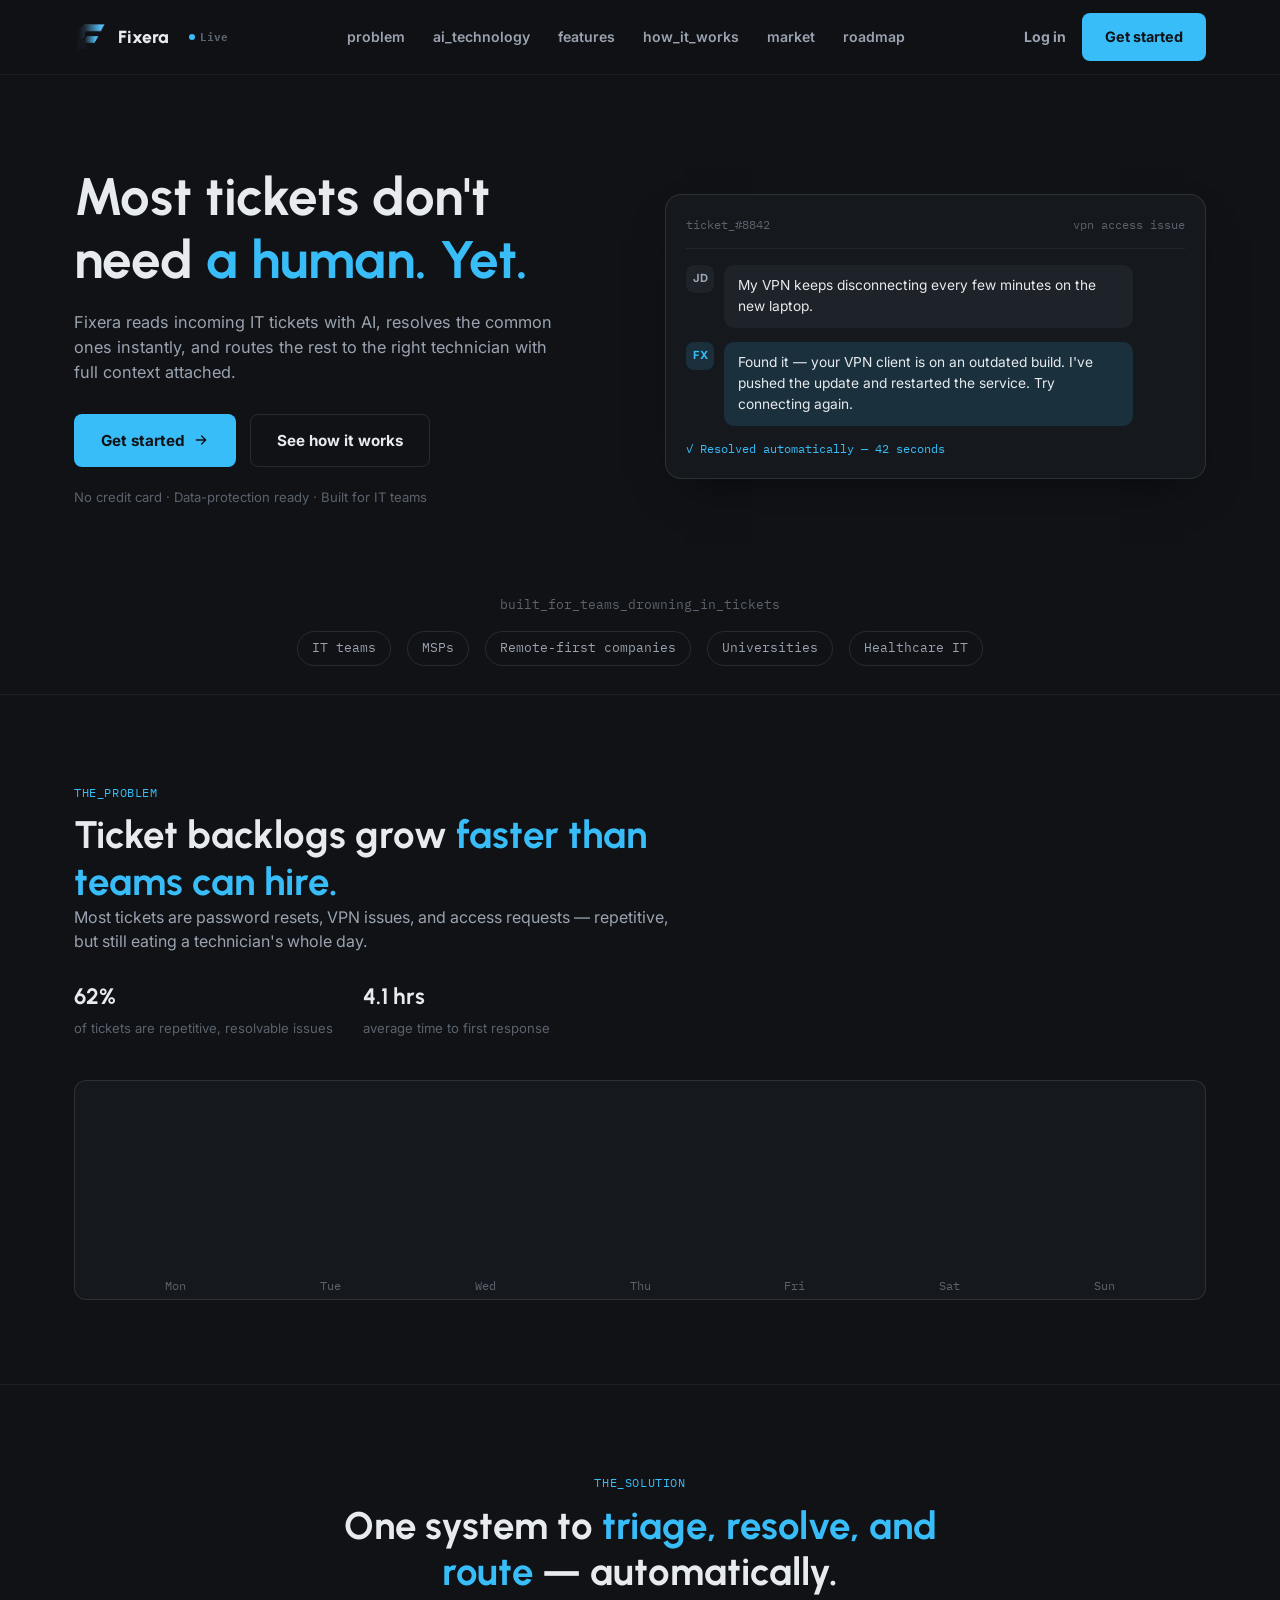
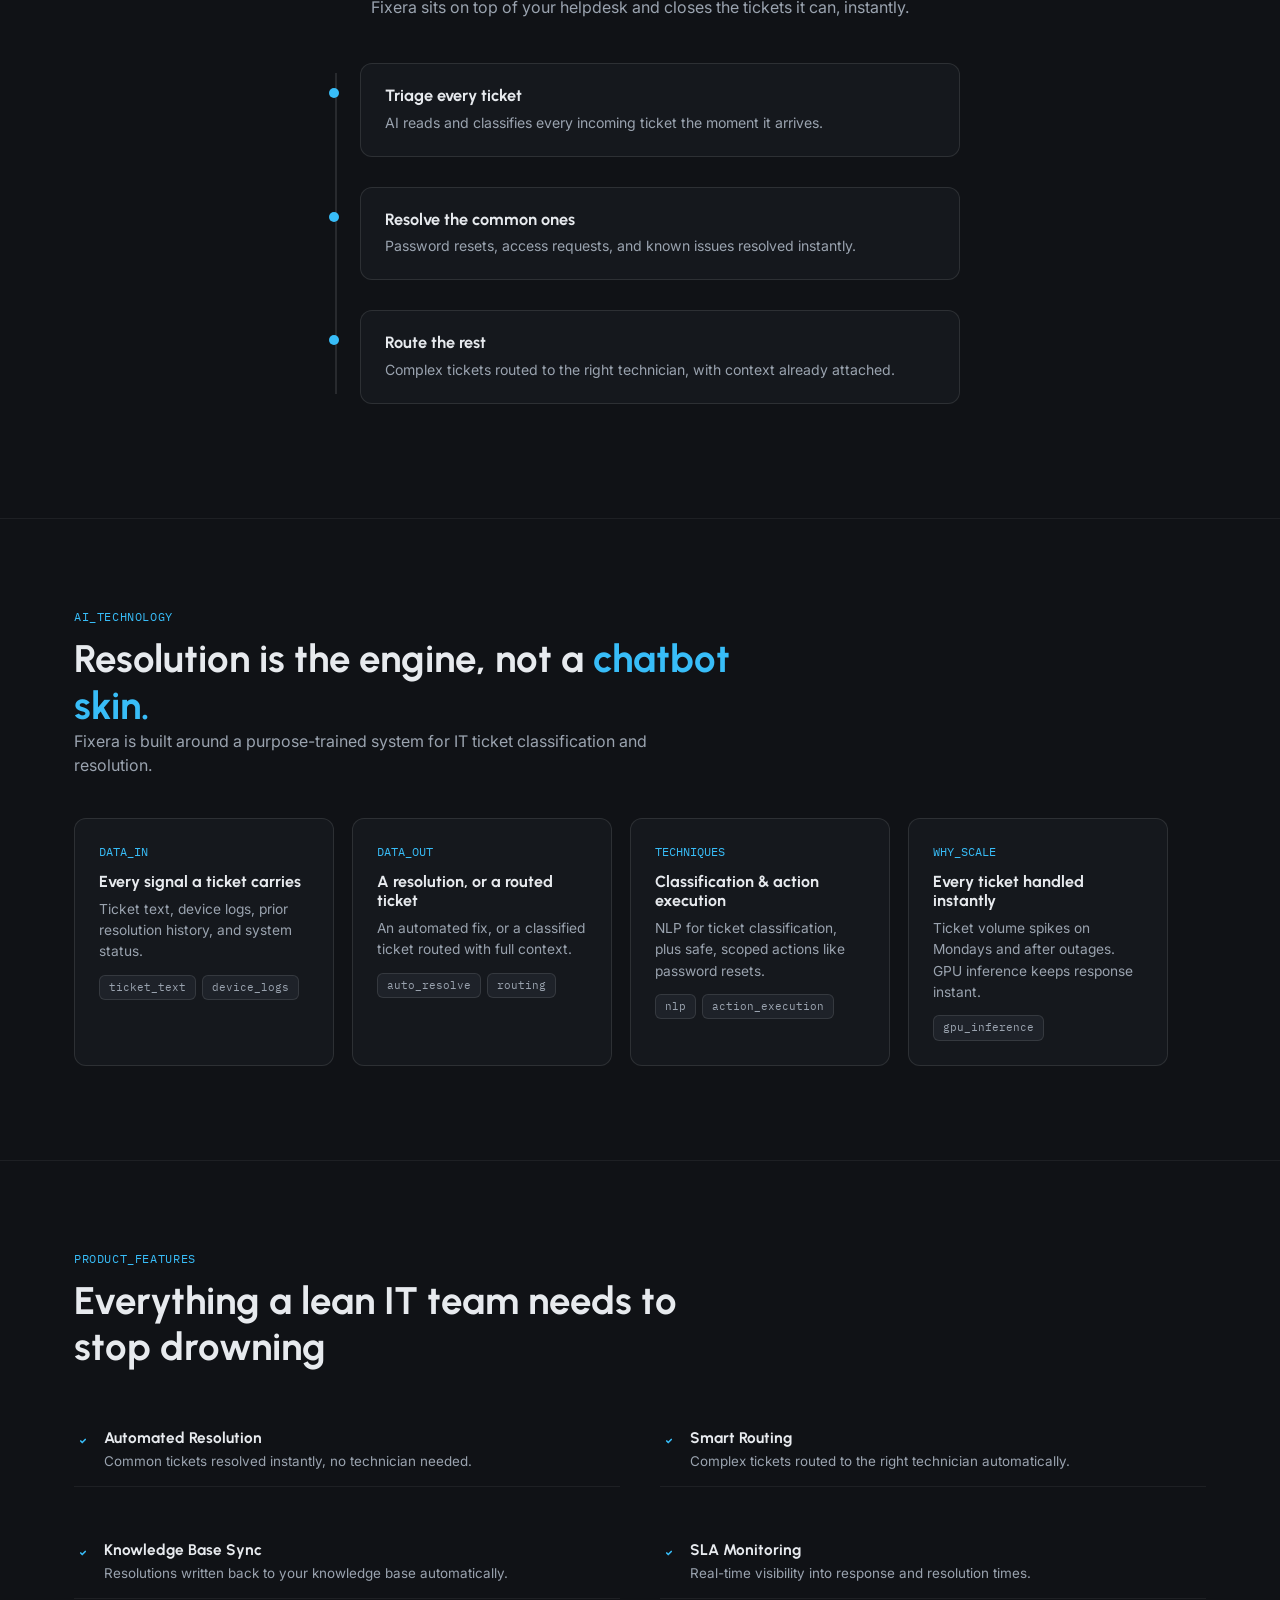
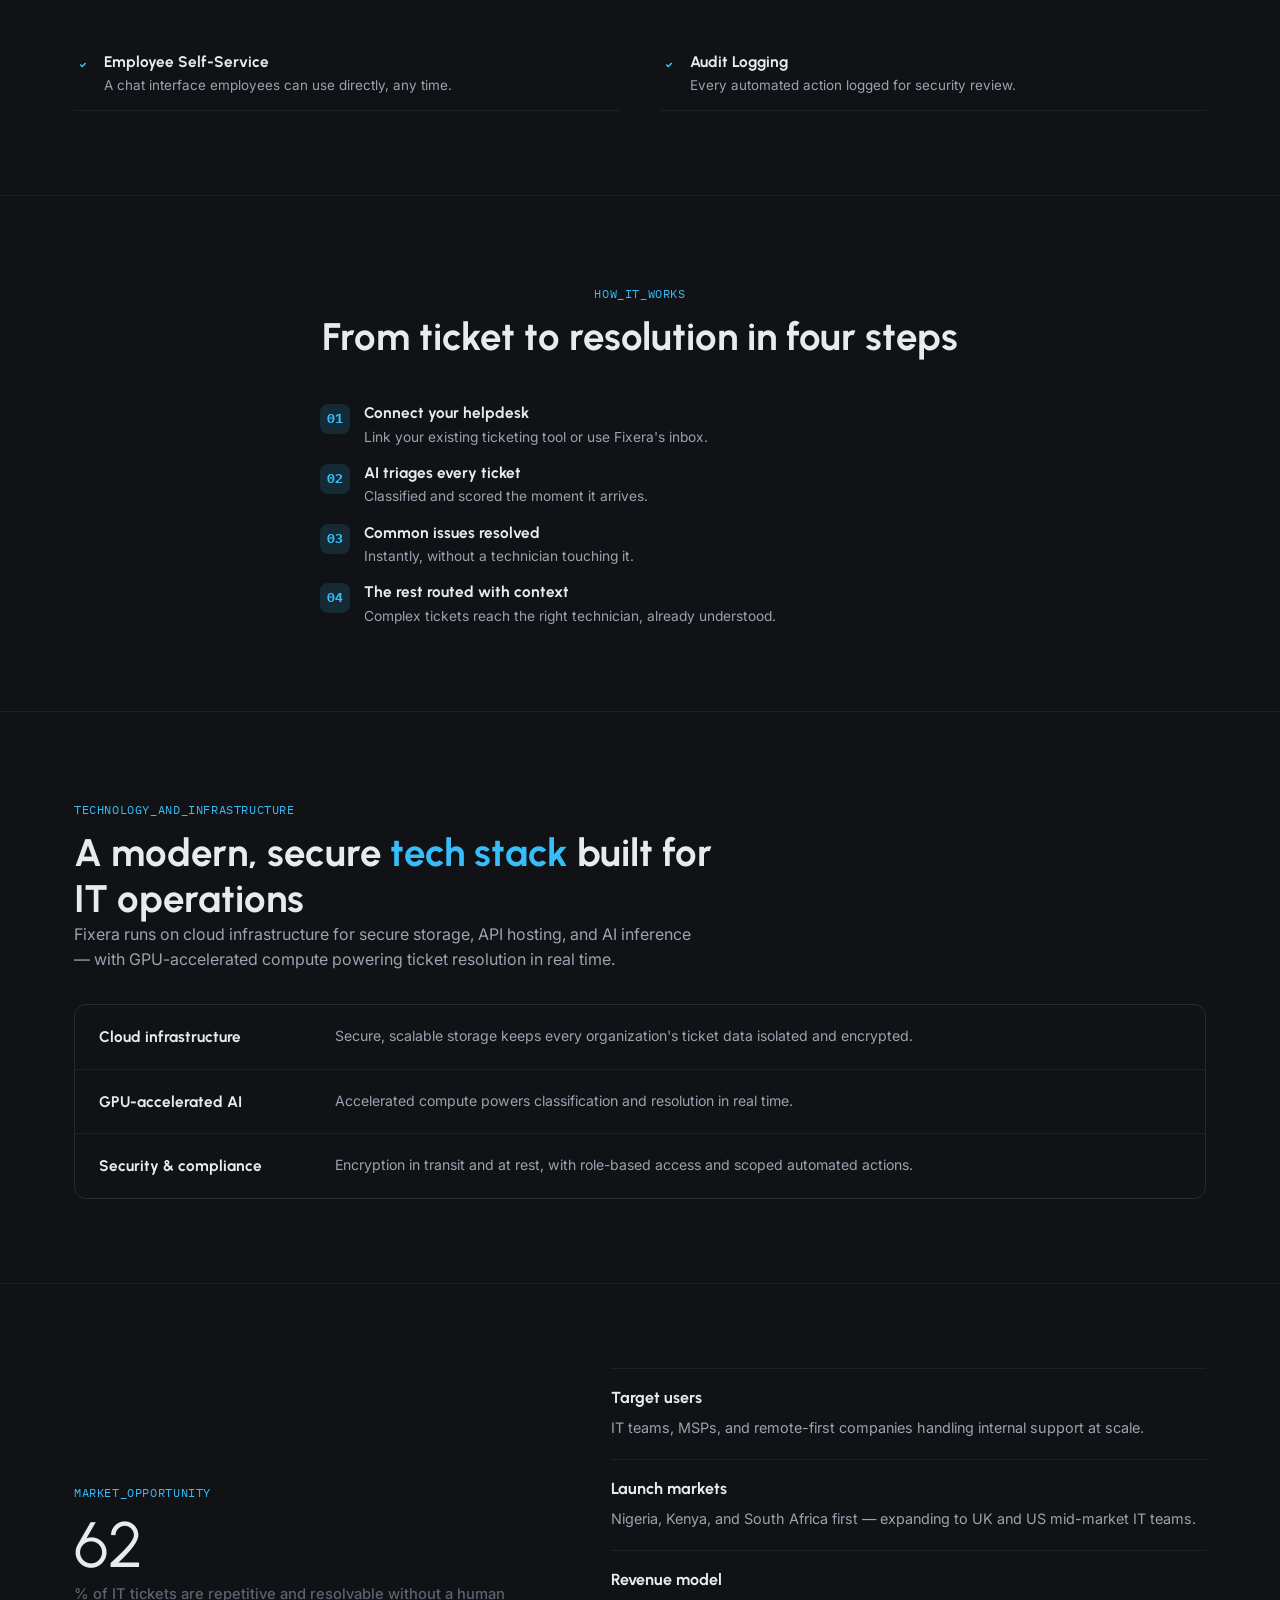
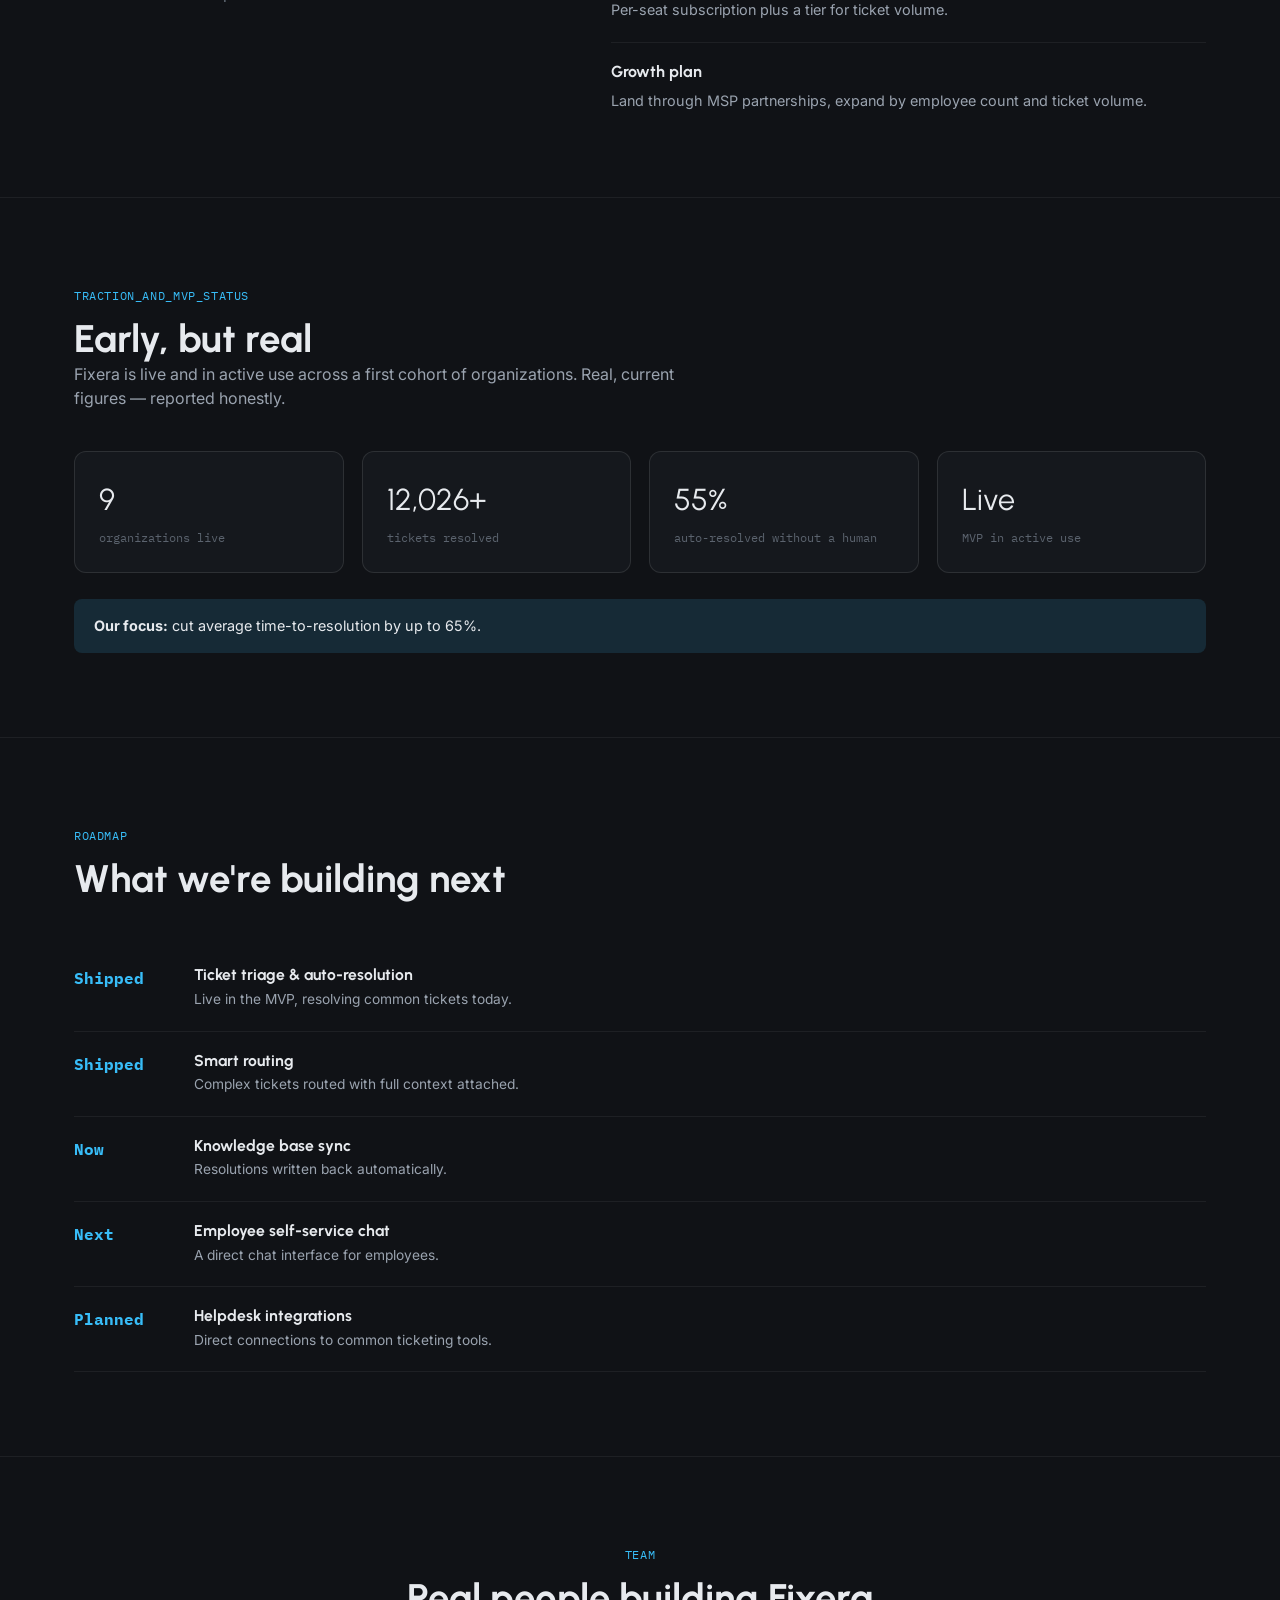
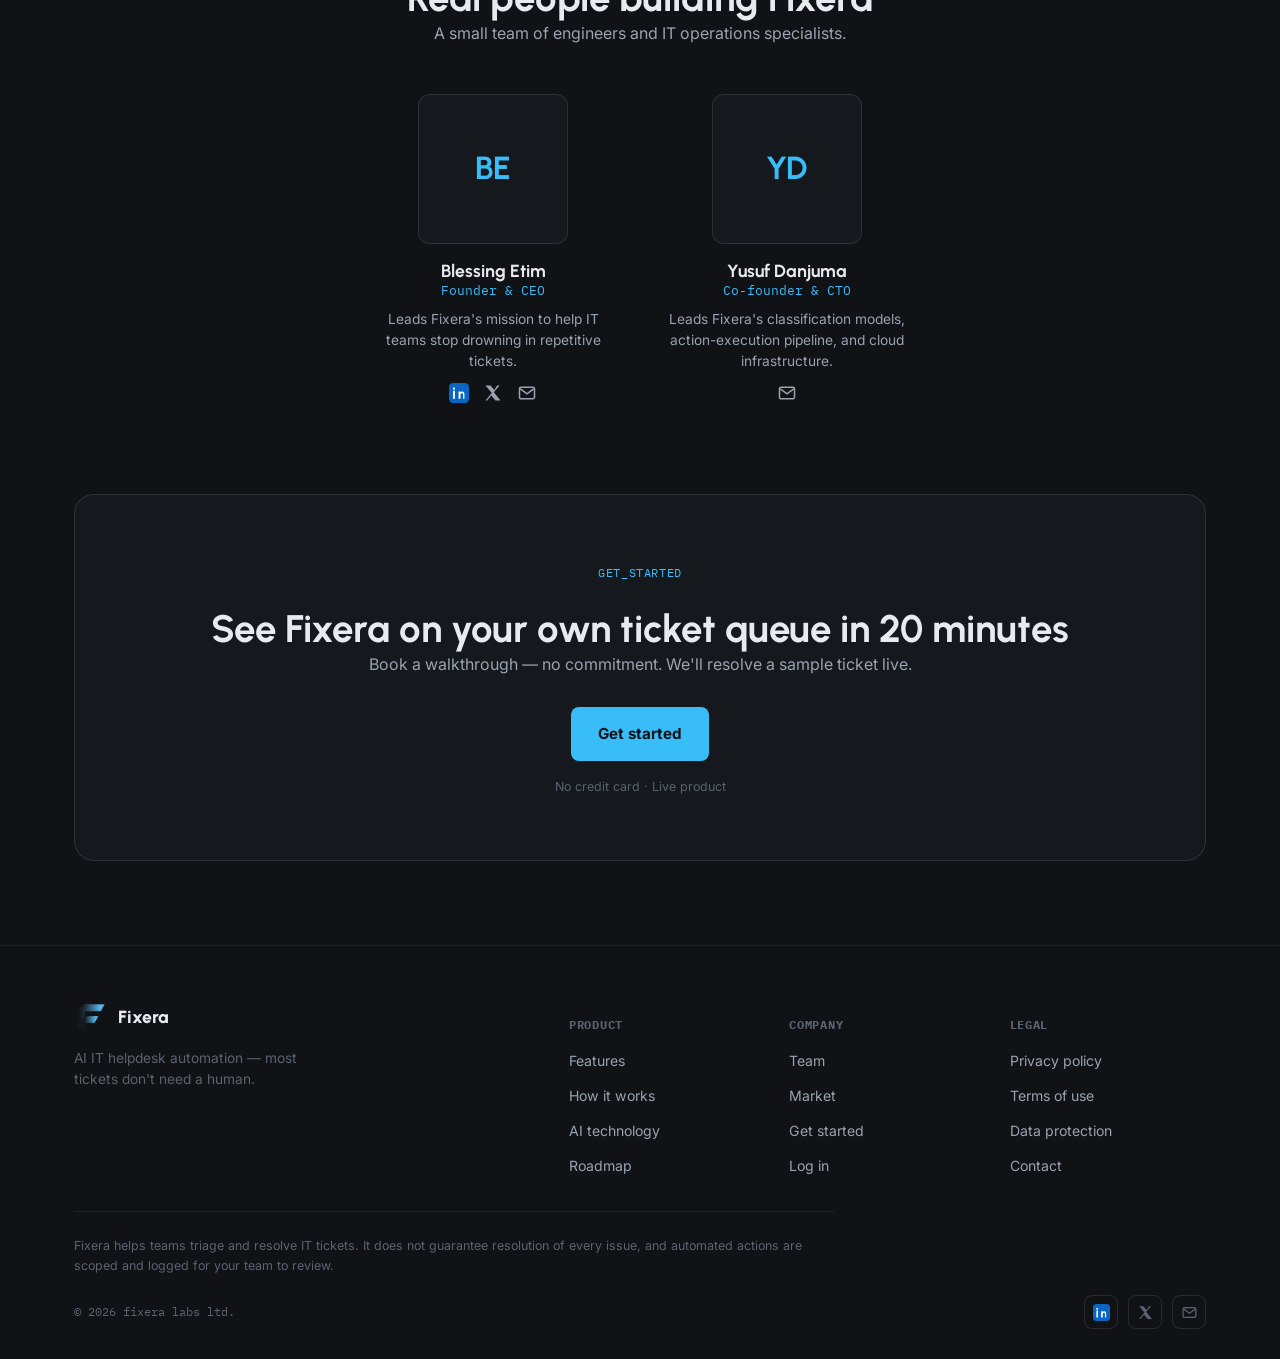
==== index.html @ d1b0ec55 "Initial commit — fixera B2B SaaS marketing site" ====
<!doctype html>
<html lang="en">
<head>
<meta charset="utf-8" />
<meta name="viewport" content="width=device-width, initial-scale=1" />
<title>Fixera — AI IT Helpdesk Automation</title>
<meta name="description" content="Fixera uses AI to triage and resolve common IT tickets automatically, and routes the rest to the right technician — so your helpdesk queue stops growing." />
<link rel="preconnect" href="https://fonts.googleapis.com" />
<link rel="preconnect" href="https://fonts.gstatic.com" crossorigin />
<link href="https://fonts.googleapis.com/css2?family=Inter:wght@400;500;600;700&family=IBM+Plex+Mono:wght@400;500;600&family=Urbanist:wght@600;700;800&display=swap" rel="stylesheet" />
<link rel="stylesheet" href="assets/styles.css?v=2" />
<link rel="icon" type="image/png" href="assets/logo-mark.png?v=1">
</head>
<body>

<header class="nav" id="nav">
  <div class="container nav__inner">
    <a href="index.html" class="brand">
      <span class="brand__mark"><img src="assets/logo-mark.png?v=1" alt="Fixera logo"></span>
      Fixera<span class="nav__badge"><i></i>Live</span>
    </a>
    <nav class="nav__links" id="navLinks">
      <a href="#problem">problem</a>
      <a href="#ai">ai_technology</a>
      <a href="#features">features</a>
      <a href="#how">how_it_works</a>
      <a href="#market">market</a>
      <a href="#roadmap">roadmap</a>
      <a href="login.html" class="btn btn--line nav__m-only nav__m-login">Log in</a>
      <a href="#demo" class="btn btn--sky nav__m-only nav__m-demo">Get started</a>
    </nav>
    <div class="nav__cta">
      <a href="login.html" class="nav__login">Log in</a>
      <a href="#demo" class="btn btn--sky">Get started</a>
      <button class="nav__toggle" id="navToggle" aria-label="Toggle menu">
        <svg viewBox="0 0 24 24" width="22" height="22" fill="none"><path d="M4 7h16M4 12h16M4 17h16" stroke="currentColor" stroke-width="2" stroke-linecap="round"/></svg>
      </button>
    </div>
  </div>
</header>
<div class="nav__scrim" id="navScrim"></div>

<section class="hero">
  <div class="container hero__inner">
    <div class="hero__copy reveal">
      <h1>Most tickets don't need <span class="text-accent">a human. Yet.</span></h1>
      <p class="hero__sub">Fixera reads incoming IT tickets with AI, resolves the common ones instantly, and routes the rest to the right technician with full context attached.</p>
      <div class="hero__actions">
        <a href="#demo" class="btn btn--sky btn--lg">Get started
          <svg viewBox="0 0 24 24" fill="none"><path d="M5 12h14M13 6l6 6-6 6" stroke="currentColor" stroke-width="2" stroke-linecap="round" stroke-linejoin="round"/></svg>
        </a>
        <a href="#how" class="btn btn--line btn--lg">See how it works</a>
      </div>
      <p class="hero__note">No credit card · Data-protection ready · Built for IT teams</p>
    </div>
    <div class="reveal" data-d="2">
      <div class="chat-window">
        <div class="chat-window__head"><span>ticket_#8842</span><span>vpn access issue</span></div>
        <div class="chat-msg chat-msg--user">
          <div class="chat-msg__av">JD</div>
          <div class="chat-msg__bubble">My VPN keeps disconnecting every few minutes on the new laptop.</div>
        </div>
        <div class="chat-msg chat-msg--ai">
          <div class="chat-msg__av">FX</div>
          <div class="chat-msg__bubble">Found it — your VPN client is on an outdated build. I've pushed the update and restarted the service. Try connecting again.</div>
        </div>
        <div class="chat-msg__status">✓ Resolved automatically — 42 seconds</div>
      </div>
    </div>
  </div>
</section>

<div class="trust">
  <p class="trust__label">built_for_teams_drowning_in_tickets</p>
  <div class="container trust__row">
    <span class="trust__item">IT teams</span>
    <span class="trust__item">MSPs</span>
    <span class="trust__item">Remote-first companies</span>
    <span class="trust__item">Universities</span>
    <span class="trust__item">Healthcare IT</span>
  </div>
</div>

<section class="section" id="problem">
  <div class="container">
    <div class="section-head reveal">
      <span class="eyebrow">the_problem</span>
      <h2 class="h2">Ticket backlogs grow <span class="text-accent">faster than teams can hire.</span></h2>
      <p class="lead">Most tickets are password resets, VPN issues, and access requests — repetitive, but still eating a technician's whole day.</p>
      <div class="stat-chip-row">
        <div class="stat-chip"><b>62%</b><span>of tickets are repetitive, resolvable issues</span></div>
        <div class="stat-chip"><b>4.1 hrs</b><span>average time to first response</span></div>
      </div>
    </div>
    <div class="backlog-chart reveal" data-d="2">
      <div class="backlog-bar"><i style="height:40%"></i><span>Mon</span></div>
      <div class="backlog-bar"><i style="height:55%"></i><span>Tue</span></div>
      <div class="backlog-bar"><i style="height:70%"></i><span>Wed</span></div>
      <div class="backlog-bar"><i style="height:85%"></i><span>Thu</span></div>
      <div class="backlog-bar"><i style="height:95%"></i><span>Fri</span></div>
      <div class="backlog-bar"><i style="height:60%"></i><span>Sat</span></div>
      <div class="backlog-bar"><i style="height:30%"></i><span>Sun</span></div>
    </div>
  </div>
</section>

<section class="section" id="solution">
  <div class="container">
    <div class="section-head section-head--center reveal">
      <span class="eyebrow">the_solution</span>
      <h2 class="h2">One system to <span class="text-accent">triage, resolve, and route</span> — automatically.</h2>
      <p class="lead" style="margin-inline:auto">Fixera sits on top of your helpdesk and closes the tickets it can, instantly.</p>
    </div>
    <div class="stack-v">
      <div class="stack-v__item reveal" data-d="1"><h3>Triage every ticket</h3><p>AI reads and classifies every incoming ticket the moment it arrives.</p></div>
      <div class="stack-v__item reveal" data-d="2"><h3>Resolve the common ones</h3><p>Password resets, access requests, and known issues resolved instantly.</p></div>
      <div class="stack-v__item reveal" data-d="3"><h3>Route the rest</h3><p>Complex tickets routed to the right technician, with context already attached.</p></div>
    </div>
  </div>
</section>

<section class="section" id="ai">
  <div class="container">
    <div class="section-head reveal">
      <span class="eyebrow">ai_technology</span>
      <h2 class="h2">Resolution is the engine, not a <span class="text-accent">chatbot skin.</span></h2>
      <p class="lead">Fixera is built around a purpose-trained system for IT ticket classification and resolution.</p>
    </div>
    <div class="spec-scroll">
      <div class="spec-scard reveal" data-d="1"><div class="spec-scard__k">data_in</div><h3>Every signal a ticket carries</h3><p>Ticket text, device logs, prior resolution history, and system status.</p><div class="tag-row"><span class="tag">ticket_text</span><span class="tag">device_logs</span></div></div>
      <div class="spec-scard reveal" data-d="2"><div class="spec-scard__k">data_out</div><h3>A resolution, or a routed ticket</h3><p>An automated fix, or a classified ticket routed with full context.</p><div class="tag-row"><span class="tag">auto_resolve</span><span class="tag">routing</span></div></div>
      <div class="spec-scard reveal" data-d="3"><div class="spec-scard__k">techniques</div><h3>Classification &amp; action execution</h3><p>NLP for ticket classification, plus safe, scoped actions like password resets.</p><div class="tag-row"><span class="tag">nlp</span><span class="tag">action_execution</span></div></div>
      <div class="spec-scard reveal" data-d="4"><div class="spec-scard__k">why_scale</div><h3>Every ticket handled instantly</h3><p>Ticket volume spikes on Mondays and after outages. GPU inference keeps response instant.</p><div class="tag-row"><span class="tag">gpu_inference</span></div></div>
    </div>
  </div>
</section>

<section class="section" id="features">
  <div class="container">
    <div class="section-head reveal">
      <span class="eyebrow">product_features</span>
      <h2 class="h2">Everything a lean IT team needs to stop drowning</h2>
    </div>
    <div class="check-cols">
      <div class="check-row reveal" data-d="1"><svg viewBox="0 0 24 24" width="18" height="18" fill="none"><path d="M9 12l2 2 4-4" stroke="#38BDF8" stroke-width="2.2" stroke-linecap="round" stroke-linejoin="round"/></svg><div><h3>Automated Resolution</h3><p>Common tickets resolved instantly, no technician needed.</p></div></div>
      <div class="check-row reveal" data-d="2"><svg viewBox="0 0 24 24" width="18" height="18" fill="none"><path d="M9 12l2 2 4-4" stroke="#38BDF8" stroke-width="2.2" stroke-linecap="round" stroke-linejoin="round"/></svg><div><h3>Smart Routing</h3><p>Complex tickets routed to the right technician automatically.</p></div></div>
      <div class="check-row reveal" data-d="1"><svg viewBox="0 0 24 24" width="18" height="18" fill="none"><path d="M9 12l2 2 4-4" stroke="#38BDF8" stroke-width="2.2" stroke-linecap="round" stroke-linejoin="round"/></svg><div><h3>Knowledge Base Sync</h3><p>Resolutions written back to your knowledge base automatically.</p></div></div>
      <div class="check-row reveal" data-d="2"><svg viewBox="0 0 24 24" width="18" height="18" fill="none"><path d="M9 12l2 2 4-4" stroke="#38BDF8" stroke-width="2.2" stroke-linecap="round" stroke-linejoin="round"/></svg><div><h3>SLA Monitoring</h3><p>Real-time visibility into response and resolution times.</p></div></div>
      <div class="check-row reveal" data-d="1"><svg viewBox="0 0 24 24" width="18" height="18" fill="none"><path d="M9 12l2 2 4-4" stroke="#38BDF8" stroke-width="2.2" stroke-linecap="round" stroke-linejoin="round"/></svg><div><h3>Employee Self-Service</h3><p>A chat interface employees can use directly, any time.</p></div></div>
      <div class="check-row reveal" data-d="2"><svg viewBox="0 0 24 24" width="18" height="18" fill="none"><path d="M9 12l2 2 4-4" stroke="#38BDF8" stroke-width="2.2" stroke-linecap="round" stroke-linejoin="round"/></svg><div><h3>Audit Logging</h3><p>Every automated action logged for security review.</p></div></div>
    </div>
  </div>
</section>

<section class="section" id="how">
  <div class="container">
    <div class="section-head section-head--center reveal">
      <span class="eyebrow">how_it_works</span>
      <h2 class="h2">From ticket to resolution in four steps</h2>
    </div>
    <div class="thread-steps">
      <div class="thread-step reveal" data-d="1"><div class="thread-step__n">01</div><div><h3>Connect your helpdesk</h3><p>Link your existing ticketing tool or use Fixera's inbox.</p></div></div>
      <div class="thread-step reveal" data-d="2"><div class="thread-step__n">02</div><div><h3>AI triages every ticket</h3><p>Classified and scored the moment it arrives.</p></div></div>
      <div class="thread-step reveal" data-d="3"><div class="thread-step__n">03</div><div><h3>Common issues resolved</h3><p>Instantly, without a technician touching it.</p></div></div>
      <div class="thread-step reveal" data-d="4"><div class="thread-step__n">04</div><div><h3>The rest routed with context</h3><p>Complex tickets reach the right technician, already understood.</p></div></div>
    </div>
  </div>
</section>

<section class="section" id="tech">
  <div class="container">
    <div class="section-head reveal">
      <span class="eyebrow">technology_and_infrastructure</span>
      <h2 class="h2">A modern, secure <span class="text-accent">tech stack</span> built for IT operations</h2>
      <p class="lead">Fixera runs on cloud infrastructure for secure storage, API hosting, and AI inference — with GPU-accelerated compute powering ticket resolution in real time.</p>
    </div>
    <div class="infra-table">
      <div class="infra-trow reveal" data-d="1"><b>Cloud infrastructure</b><p>Secure, scalable storage keeps every organization's ticket data isolated and encrypted.</p></div>
      <div class="infra-trow reveal" data-d="2"><b>GPU-accelerated AI</b><p>Accelerated compute powers classification and resolution in real time.</p></div>
      <div class="infra-trow reveal" data-d="3"><b>Security &amp; compliance</b><p>Encryption in transit and at rest, with role-based access and scoped automated actions.</p></div>
    </div>
  </div>
</section>

<section class="section" id="market">
  <div class="container market-split2">
    <div class="reveal">
      <span class="eyebrow">market_opportunity</span>
      <div class="market-num2">62<span>% of IT tickets are repetitive and resolvable without a human</span></div>
    </div>
    <div class="market-rows4 reveal" data-d="2">
      <div class="market-row5"><b>Target users</b><p>IT teams, MSPs, and remote-first companies handling internal support at scale.</p></div>
      <div class="market-row5"><b>Launch markets</b><p>Nigeria, Kenya, and South Africa first — expanding to UK and US mid-market IT teams.</p></div>
      <div class="market-row5"><b>Revenue model</b><p>Per-seat subscription plus a tier for ticket volume.</p></div>
      <div class="market-row5"><b>Growth plan</b><p>Land through MSP partnerships, expand by employee count and ticket volume.</p></div>
    </div>
  </div>
</section>

<section class="section" id="traction">
  <div class="container">
    <div class="section-head reveal">
      <span class="eyebrow">traction_and_mvp_status</span>
      <h2 class="h2">Early, but real</h2>
      <p class="lead">Fixera is live and in active use across a first cohort of organizations. Real, current figures — reported honestly.</p>
    </div>
    <div class="badge-row2">
      <div class="badge-cell2 reveal" data-d="1"><div class="badge-cell2__num"><span class="count" data-to="9">0</span></div><div class="badge-cell2__label">organizations live</div></div>
      <div class="badge-cell2 reveal" data-d="2"><div class="badge-cell2__num"><span class="count" data-to="12600">0</span>+</div><div class="badge-cell2__label">tickets resolved</div></div>
      <div class="badge-cell2 reveal" data-d="3"><div class="badge-cell2__num"><span class="count" data-to="58">0</span>%</div><div class="badge-cell2__label">auto-resolved without a human</div></div>
      <div class="badge-cell2 reveal" data-d="4"><div class="badge-cell2__num">Live</div><div class="badge-cell2__label">MVP in active use</div></div>
    </div>
    <p class="banner reveal"><b>Our focus:</b> cut average time-to-resolution by up to 65%.</p>
  </div>
</section>

<section class="section" id="roadmap">
  <div class="container">
    <div class="section-head reveal">
      <span class="eyebrow">roadmap</span>
      <h2 class="h2">What we're building next</h2>
    </div>
    <div class="quarter-list">
      <div class="quarter-row reveal" data-d="1"><span class="quarter-row__q">Shipped</span><div><h3>Ticket triage &amp; auto-resolution</h3><p>Live in the MVP, resolving common tickets today.</p></div></div>
      <div class="quarter-row reveal" data-d="2"><span class="quarter-row__q">Shipped</span><div><h3>Smart routing</h3><p>Complex tickets routed with full context attached.</p></div></div>
      <div class="quarter-row reveal" data-d="3"><span class="quarter-row__q">Now</span><div><h3>Knowledge base sync</h3><p>Resolutions written back automatically.</p></div></div>
      <div class="quarter-row reveal" data-d="4"><span class="quarter-row__q">Next</span><div><h3>Employee self-service chat</h3><p>A direct chat interface for employees.</p></div></div>
      <div class="quarter-row reveal" data-d="1"><span class="quarter-row__q">Planned</span><div><h3>Helpdesk integrations</h3><p>Direct connections to common ticketing tools.</p></div></div>
    </div>
  </div>
</section>

<section class="section" id="team">
  <div class="container">
    <div class="section-head section-head--center reveal">
      <span class="eyebrow">team</span>
      <h2 class="h2">Real people building Fixera</h2>
      <p class="lead" style="margin-inline:auto">A small team of engineers and IT operations specialists.</p>
    </div>
    <div class="team-row6">
      <div class="member-plain reveal" data-d="1">
        <div class="member-plain__ph">BE</div>
        <h3>Blessing Etim</h3>
        <div class="role">Founder &amp; CEO</div>
        <p>Leads Fixera's mission to help IT teams stop drowning in repetitive tickets.</p>
        <div class="member-plain__socials">
          <a href="#" class="li" aria-label="LinkedIn"><svg viewBox="0 0 24 24" aria-hidden="true"><rect width="24" height="24" rx="5" fill="#0A66C2"/><path fill="#fff" d="M7.1 9.3H4.8V19h2.3V9.3zM5.95 5.4a1.35 1.35 0 10-.05 2.7 1.35 1.35 0 00.05-2.7zM19.2 19h-2.3v-4.7c0-1.2-.43-1.98-1.5-1.98-.82 0-1.3.55-1.52 1.08-.08.19-.1.45-.1.72V19h-2.3s.03-8.02 0-8.85h2.3v1.25c.3-.47.85-1.14 2.08-1.14 1.52 0 2.66.99 2.66 3.13V19z"/></svg></a>
          <a href="#" class="li" aria-label="X"><svg viewBox="0 0 24 24" fill="currentColor"><path d="M17 3h3l-7 8 8 10h-6l-5-6-5 6H3l7.5-9L3 3h6l4.5 5.5z"/></svg></a>
          <a href="mailto:blessing@fixera.io" class="li" aria-label="Email"><svg viewBox="0 0 24 24" fill="none"><rect x="3" y="5" width="18" height="14" rx="2" stroke="currentColor" stroke-width="1.8"/><path d="M4 7l8 6 8-6" stroke="currentColor" stroke-width="1.8"/></svg></a>
        </div>
      </div>
      <div class="member-plain reveal" data-d="2">
        <div class="member-plain__ph">YD</div>
        <h3>Yusuf Danjuma</h3>
        <div class="role">Co-founder &amp; CTO</div>
        <p>Leads Fixera's classification models, action-execution pipeline, and cloud infrastructure.</p>
        <div class="member-plain__socials">
          <a href="mailto:yusuf@fixera.io" class="li" aria-label="Email"><svg viewBox="0 0 24 24" fill="none"><rect x="3" y="5" width="18" height="14" rx="2" stroke="currentColor" stroke-width="1.8"/><path d="M4 7l8 6 8-6" stroke="currentColor" stroke-width="1.8"/></svg></a>
        </div>
      </div>
    </div>
  </div>
</section>

<section class="section section--flush" id="demo">
  <div class="container">
    <div class="cta-band2 reveal">
      <span class="eyebrow">get_started</span>
      <h2 class="h2" style="margin-top:14px">See Fixera on your own ticket queue in 20 minutes</h2>
      <p class="lead">Book a walkthrough — no commitment. We'll resolve a sample ticket live.</p>
      <div class="cta-band2__actions">
        <a href="signup.html" class="btn btn--sky btn--lg">Get started</a>
      </div>
      <p class="cta-band2__note">No credit card · Live product</p>
    </div>
  </div>
</section>

<footer class="footer">
  <div class="container">
    <div class="footer__top">
      <div>
        <a href="index.html" class="brand">
          <span class="brand__mark"><img src="assets/logo-mark.png?v=1" alt="Fixera logo"></span>
          Fixera
        </a>
        <p class="footer__about">AI IT helpdesk automation — most tickets don't need a human.</p>
      </div>
      <div class="footer__linkgrid">
        <div><h4>product</h4><ul><li><a href="#features">Features</a></li><li><a href="#how">How it works</a></li><li><a href="#ai">AI technology</a></li><li><a href="#roadmap">Roadmap</a></li></ul></div>
        <div><h4>company</h4><ul><li><a href="#team">Team</a></li><li><a href="#market">Market</a></li><li><a href="#demo">Get started</a></li><li><a href="login.html">Log in</a></li></ul></div>
        <div><h4>legal</h4><ul><li><a href="privacy.html">Privacy policy</a></li><li><a href="terms.html">Terms of use</a></li><li><a href="privacy.html#data">Data protection</a></li><li><a href="#demo">Contact</a></li></ul></div>
      </div>
    </div>
    <p class="footer__disclaimer">Fixera helps teams triage and resolve IT tickets. It does not guarantee resolution of every issue, and automated actions are scoped and logged for your team to review.</p>
    <div class="footer__bottom">
      <span>© 2026 fixera labs ltd.</span>
      <div class="footer__socials">
        <a href="#" aria-label="LinkedIn"><svg viewBox="0 0 24 24" aria-hidden="true"><rect width="24" height="24" rx="5" fill="#0A66C2"/><path fill="#fff" d="M7.1 9.3H4.8V19h2.3V9.3zM5.95 5.4a1.35 1.35 0 10-.05 2.7 1.35 1.35 0 00.05-2.7zM19.2 19h-2.3v-4.7c0-1.2-.43-1.98-1.5-1.98-.82 0-1.3.55-1.52 1.08-.08.19-.1.45-.1.72V19h-2.3s.03-8.02 0-8.85h2.3v1.25c.3-.47.85-1.14 2.08-1.14 1.52 0 2.66.99 2.66 3.13V19z"/></svg></a>
        <a href="#" aria-label="X"><svg viewBox="0 0 24 24" fill="currentColor"><path d="M17 3h3l-7 8 8 10h-6l-5-6-5 6H3l7.5-9L3 3h6l4.5 5.5z"/></svg></a>
        <a href="#" aria-label="Email"><svg viewBox="0 0 24 24" fill="none"><rect x="3" y="5" width="18" height="14" rx="2" stroke="currentColor" stroke-width="1.8"/><path d="M4 7l8 6 8-6" stroke="currentColor" stroke-width="1.8"/></svg></a>
      </div>
    </div>
  </div>
</footer>

<script src="assets/app.js?v=1"></script>
</body>
</html>
---- assets/styles.css ----
/* Fixera — AI IT helpdesk automation, dark charcoal + sky blue */
:root {
  --ink-950: #101216;
  --ink-900: #15181D;
  --ink-800: #1E2229;
  --line: rgba(255,255,255,.1);
  --line-soft: rgba(255,255,255,.06);
  --sky-400: #38BDF8;
  --sky-500: #0EA5E9;
  --sky-100: rgba(56,189,248,.14);
  --text: #E7EAEE;
  --text-soft: #9AA3AF;
  --text-faint: #5B636E;
  --radius: 12px;
  --radius-sm: 8px;
  --shadow: 0 20px 44px -20px rgba(0,0,0,.55);
  --font-head: "Urbanist", sans-serif;
  --font-body: "Inter", sans-serif;
  --font-mono: "IBM Plex Mono", monospace;
  --maxw: 1180px;
  --gutter: 24px;
}
* { box-sizing: border-box; }
body { margin: 0; background: var(--ink-950); color: var(--text-soft); font-family: var(--font-body); line-height: 1.55; -webkit-font-smoothing: antialiased; }
img { max-width: 100%; display: block; }
a { text-decoration: none; color: inherit; }
h1, h2, h3 { font-family: var(--font-head); color: var(--text); font-weight: 700; line-height: 1.2; margin: 0; }
p { margin: 0; }
.container { max-width: var(--maxw); margin-inline: auto; padding-inline: var(--gutter); }
.h2 { font-size: clamp(1.7rem, 3.2vw, 2.4rem); }
.eyebrow { display: inline-block; font-family: var(--font-mono); font-size: .76rem; letter-spacing: .05em; text-transform: uppercase; color: var(--sky-400); margin-bottom: 10px; }
.lead { color: var(--text-soft); font-size: 1rem; max-width: 620px; }
.text-accent { color: var(--sky-400); }
.section { padding-block: 84px; border-top: 1px solid var(--line-soft); }
.section--flush { border-top: none; padding-top: 0; }
.section-head { max-width: 660px; }
.section-head--center { max-width: 660px; margin-inline: auto; text-align: center; }

.btn { display: inline-flex; align-items: center; gap: 8px; padding: 12px 22px; border-radius: var(--radius-sm); font-weight: 700; font-size: .9rem; border: 1px solid transparent; cursor: pointer; transition: transform .15s; }
.btn svg { width: 16px; height: 16px; }
.btn--sky { background: var(--sky-400); color: #101216; }
.btn--sky:hover { transform: translateY(-1px); }
.btn--line { border-color: var(--line); color: var(--text); }
.btn--line:hover { border-color: rgba(255,255,255,.3); }
.btn--lg { padding: 14px 26px; font-size: .95rem; }
.btn--block { width: 100%; justify-content: center; }

.nav { position: sticky; top: 0; z-index: 70; background: rgba(16,18,22,.86); backdrop-filter: blur(12px); border-bottom: 1px solid var(--line-soft); }
.nav__inner { display: flex; align-items: center; justify-content: space-between; height: 74px; }
.brand { display: flex; align-items: center; gap: 10px; font-family: var(--font-head); font-weight: 800; font-size: 1.1rem; color: var(--text); }
.brand__mark { width: 34px; height: 34px; display: grid; place-items: center; flex: none; }
.brand__mark img { width: 100%; height: 100%; object-fit: contain; display: block; }
.nav__badge { display: inline-flex; align-items: center; gap: 5px; font-family: var(--font-mono); font-size: .68rem; color: var(--text-faint); margin-left: 10px; }
.nav__badge i { width: 6px; height: 6px; border-radius: 50%; background: var(--sky-400); display: inline-block; }
.nav__links { display: flex; align-items: center; gap: 28px; }
.nav__links a:not(.btn) { font-size: .88rem; color: var(--text-soft); font-weight: 600; }
.nav__links a:not(.btn):hover { color: var(--text); }
.nav__cta { display: flex; align-items: center; gap: 16px; }
.nav__login { font-size: .88rem; font-weight: 700; color: var(--text-soft); }
.nav__toggle { display: none; background: none; border: none; cursor: pointer; padding: 8px; color: var(--text); }
.nav__m-only { display: none; }

.hero { padding-block: 90px 60px; }
.hero__inner { display: grid; grid-template-columns: 1fr 1fr; gap: 50px; align-items: center; }
.hero__copy h1 { font-size: clamp(2.2rem, 4.2vw, 3.3rem); }
.hero__sub { margin-top: 18px; color: var(--text-soft); font-size: 1.02rem; max-width: 480px; }
.hero__actions { display: flex; gap: 14px; margin-top: 28px; flex-wrap: wrap; }
.hero__note { margin-top: 20px; font-size: .82rem; color: var(--text-faint); }

/* Chat transcript hero visual */
.chat-window { background: var(--ink-900); border: 1px solid var(--line); border-radius: 16px; padding: 20px; box-shadow: var(--shadow); }
.chat-window__head { display: flex; align-items: center; justify-content: space-between; padding-bottom: 14px; border-bottom: 1px solid var(--line-soft); margin-bottom: 16px; font-family: var(--font-mono); font-size: .78rem; color: var(--text-faint); }
.chat-msg { display: flex; gap: 10px; margin-bottom: 14px; }
.chat-msg__av { width: 28px; height: 28px; border-radius: 8px; flex-shrink: 0; display: grid; place-items: center; font-size: .7rem; font-weight: 700; }
.chat-msg--user .chat-msg__av { background: var(--ink-800); color: var(--text-soft); }
.chat-msg--ai .chat-msg__av { background: var(--sky-100); color: var(--sky-400); }
.chat-msg__bubble { background: var(--ink-800); border-radius: 10px; padding: 10px 14px; font-size: .86rem; color: var(--text); max-width: 82%; }
.chat-msg--ai .chat-msg__bubble { background: var(--sky-100); color: var(--text); }
.chat-msg__status { font-family: var(--font-mono); font-size: .72rem; color: var(--sky-400); margin-top: 6px; }

.trust { padding-block: 28px; }
.trust__label { text-align: center; font-family: var(--font-mono); font-size: .8rem; color: var(--text-faint); margin-bottom: 16px; }
.trust__row { display: flex; justify-content: center; flex-wrap: wrap; gap: 12px 16px; }
.trust__item { font-family: var(--font-mono); font-size: .82rem; color: var(--text-soft); border: 1px solid var(--line); border-radius: 999px; padding: 6px 14px; }

/* Problem: backlog bar chart */
.backlog-chart { margin-top: 40px; background: var(--ink-900); border: 1px solid var(--line); border-radius: var(--radius); padding: 30px; display: flex; align-items: flex-end; gap: 14px; height: 220px; }
.backlog-bar { flex: 1; background: var(--ink-800); border-radius: 6px 6px 0 0; position: relative; display: flex; align-items: flex-end; }
.backlog-bar i { display: block; width: 100%; background: linear-gradient(180deg, var(--sky-400), var(--sky-500)); border-radius: 6px 6px 0 0; }
.backlog-bar span { position: absolute; bottom: -26px; left: 0; right: 0; text-align: center; font-family: var(--font-mono); font-size: .72rem; color: var(--text-faint); }
.stat-chip-row { display: flex; gap: 30px; margin-top: 26px; }
.stat-chip b { font-family: var(--font-head); font-size: 1.4rem; color: var(--text); display: block; }
.stat-chip span { font-size: .82rem; color: var(--text-faint); }

/* Solution vertical stack */
.stack-v { max-width: 640px; margin: 44px auto 0; position: relative; padding-left: 40px; }
.stack-v::before { content: ''; position: absolute; left: 15px; top: 10px; bottom: 10px; width: 2px; background: var(--line); }
.stack-v__item { position: relative; margin-bottom: 30px; background: var(--ink-900); border: 1px solid var(--line); border-radius: var(--radius); padding: 22px 24px; }
.stack-v__item::before { content: ''; position: absolute; left: -32px; top: 24px; width: 10px; height: 10px; border-radius: 50%; background: var(--sky-400); }
.stack-v__item h3 { font-size: 1.02rem; }
.stack-v__item p { margin-top: 6px; color: var(--text-soft); font-size: .88rem; }

/* AI tech horizontal scroll */
.spec-scroll { display: flex; gap: 18px; margin-top: 40px; overflow-x: auto; padding-bottom: 10px; scroll-snap-type: x proximity; }
.spec-scard { scroll-snap-align: start; flex: 0 0 260px; background: var(--ink-900); border: 1px solid var(--line); border-radius: var(--radius); padding: 24px; }
.spec-scard__k { font-family: var(--font-mono); font-size: .74rem; color: var(--sky-400); text-transform: uppercase; }
.spec-scard h3 { margin-top: 10px; font-size: 1rem; }
.spec-scard p { margin-top: 8px; color: var(--text-soft); font-size: .86rem; }
.tag-row { display: flex; gap: 6px; margin-top: 12px; flex-wrap: wrap; }
.tag { font-family: var(--font-mono); font-size: .7rem; background: var(--ink-800); border: 1px solid var(--line); color: var(--text-soft); padding: 3px 9px; border-radius: 6px; }

/* Features checklist 2col */
.check-cols { display: grid; grid-template-columns: 1fr 1fr; gap: 40px; margin-top: 44px; }
.check-row { display: flex; gap: 12px; padding: 14px 0; border-bottom: 1px solid var(--line-soft); }
.check-row svg { flex-shrink: 0; margin-top: 3px; }
.check-row h3 { font-size: .96rem; }
.check-row p { margin-top: 4px; color: var(--text-soft); font-size: .84rem; }

/* How it works chat-thread steps */
.thread-steps { max-width: 640px; margin: 44px auto 0; display: flex; flex-direction: column; gap: 16px; }
.thread-step { display: flex; gap: 14px; align-items: flex-start; }
.thread-step__n { width: 30px; height: 30px; border-radius: 8px; background: var(--sky-100); color: var(--sky-400); font-family: var(--font-mono); font-weight: 700; font-size: .82rem; display: grid; place-items: center; flex-shrink: 0; }
.thread-step h3 { font-size: .96rem; }
.thread-step p { margin-top: 4px; color: var(--text-soft); font-size: .86rem; }

/* Tech infra table */
.infra-table { margin-top: 32px; border: 1px solid var(--line); border-radius: var(--radius); overflow: hidden; }
.infra-trow { display: grid; grid-template-columns: 220px 1fr; padding: 20px 24px; border-bottom: 1px solid var(--line-soft); gap: 16px; }
.infra-trow:last-child { border-bottom: none; }
.infra-trow b { font-family: var(--font-head); color: var(--text); font-size: .96rem; }
.infra-trow p { color: var(--text-soft); font-size: .88rem; }

/* Market */
.market-split2 { display: grid; grid-template-columns: .9fr 1.1fr; gap: 50px; align-items: center; }
.market-num2 { font-family: var(--font-head); font-size: clamp(2.6rem, 6vw, 4rem); color: var(--text); line-height: 1; }
.market-num2 span { display: block; font-family: var(--font-body); font-size: .92rem; color: var(--text-faint); margin-top: 10px; font-weight: 500; }
.market-rows4 { display: flex; flex-direction: column; gap: 20px; }
.market-row5 { border-top: 1px solid var(--line-soft); padding-top: 16px; }
.market-row5 b { font-family: var(--font-head); color: var(--text); }
.market-row5 p { margin-top: 6px; color: var(--text-soft); font-size: .9rem; }

/* Traction badges */
.badge-row2 { display: grid; grid-template-columns: repeat(4, 1fr); gap: 18px; margin-top: 40px; }
.badge-cell2 { background: var(--ink-900); border: 1px solid var(--line); border-radius: var(--radius); padding: 24px; }
.badge-cell2__num { font-family: var(--font-head); font-size: 1.9rem; color: var(--text); }
.badge-cell2__label { margin-top: 6px; font-family: var(--font-mono); font-size: .76rem; color: var(--text-faint); }
.banner { margin-top: 26px; background: var(--sky-100); border-radius: var(--radius-sm); padding: 16px 20px; font-size: .9rem; color: var(--text); }

/* Roadmap quarter list */
.quarter-list { margin-top: 44px; display: flex; flex-direction: column; gap: 0; }
.quarter-row { display: grid; grid-template-columns: 100px 1fr; gap: 20px; padding: 20px 0; border-bottom: 1px solid var(--line-soft); }
.quarter-row__q { font-family: var(--font-mono); color: var(--sky-400); font-weight: 700; }
.quarter-row h3 { font-size: .98rem; }
.quarter-row p { margin-top: 4px; color: var(--text-soft); font-size: .86rem; }

/* Team plain squares */
.team-row6 { display: flex; flex-wrap: wrap; justify-content: center; gap: 44px; margin-top: 48px; }
.member-plain { width: 250px; text-align: center; }
.member-plain__ph { width: 150px; height: 150px; border-radius: var(--radius); margin: 0 auto; background: var(--ink-900); border: 1px solid var(--line); display: grid; place-items: center; color: var(--sky-400); font-family: var(--font-head); font-weight: 700; font-size: 2rem; overflow: hidden; position: relative; }
.member-plain__ph img { position: absolute; inset: 0; width: 100%; height: 100%; object-fit: cover; }
.member-plain h3 { font-size: 1.1rem; margin-top: 16px; color: var(--text); }
.member-plain .role { color: var(--sky-400); font-family: var(--font-mono); font-size: .8rem; }
.member-plain p { font-size: .86rem; color: var(--text-soft); margin-top: 8px; }
.member-plain__socials { display: flex; align-items: center; justify-content: center; gap: 14px; margin-top: 10px; }
.member-plain .li svg { width: 20px; height: 20px; }

.cta-band2 { background: var(--ink-900); border: 1px solid var(--line); border-radius: 20px; padding: 64px 40px; text-align: center; }
.cta-band2 .lead { margin-inline: auto; }
.cta-band2__actions { margin-top: 30px; display: flex; justify-content: center; }
.cta-band2__note { margin-top: 16px; font-size: .78rem; color: var(--text-faint); }
.form__ok { display: none; }
.form.sent .form__body { display: none; }
.form.sent .form__ok { display: block; }

.footer { padding-block: 54px 30px; border-top: 1px solid var(--line-soft); }
.footer__top { display: grid; grid-template-columns: 1fr 1.4fr; gap: 40px; }
.footer__linkgrid { display: grid; grid-template-columns: repeat(3, 1fr); gap: 24px; }
.footer__about { margin-top: 14px; max-width: 260px; font-size: .86rem; color: var(--text-faint); }
.footer__contact { margin-top: 14px; max-width: 300px; font-size: .82rem; color: var(--text-faint); font-family: var(--font-mono); display: flex; flex-direction: column; gap: 4px; }
.footer__contact a { color: var(--text-faint); }
.footer h4 { font-family: var(--font-mono); font-size: .74rem; text-transform: uppercase; letter-spacing: .06em; color: var(--text-faint); margin-bottom: 14px; }
.footer ul { list-style: none; margin: 0; padding: 0; display: grid; gap: 10px; }
.footer ul a { font-size: .88rem; color: var(--text-soft); }
.footer ul a:hover { color: var(--text); }
.footer__disclaimer { margin-top: 34px; font-size: .78rem; color: var(--text-faint); max-width: 760px; padding-top: 24px; border-top: 1px solid var(--line-soft); }
.footer__bottom { margin-top: 20px; display: flex; justify-content: space-between; align-items: center; flex-wrap: wrap; gap: 12px; font-family: var(--font-mono); font-size: .78rem; color: var(--text-faint); }
.footer__socials { display: flex; gap: 10px; }
.footer__socials a { width: 34px; height: 34px; border-radius: 8px; display: grid; place-items: center; border: 1px solid var(--line); }
.footer__socials svg { width: 17px; height: 17px; }

.reveal { opacity: 0; transform: translateY(16px); transition: opacity .6s ease, transform .6s ease; }
.reveal.in { opacity: 1; transform: none; }
.js .reveal { opacity: 0; }
body:not(.js) .reveal { opacity: 1; transform: none; }

.legal { max-width: 760px; margin-inline: auto; padding-block: 50px; }
.legal h2 { margin-top: 34px; font-size: 1.15rem; color: var(--text); }
.legal p, .legal li { color: var(--text-soft); font-size: .94rem; }
.legal ul { padding-left: 20px; }
.legal__meta { color: var(--text-faint); font-size: .84rem; margin-top: 6px; }
.callout { background: var(--ink-900); border: 1px solid var(--line); border-left: 3px solid var(--sky-400); border-radius: var(--radius-sm); padding: 18px 22px; margin: 22px 0; }
.callout p { color: var(--text); }

.auth { display: grid; grid-template-columns: 1fr 1fr; min-height: 100dvh; }
.auth__aside { background: var(--ink-900); color: #fff; padding: 50px; display: flex; flex-direction: column; justify-content: space-between; border-right: 1px solid var(--line); }
.auth__quote { font-family: var(--font-head); font-weight: 600; font-size: 1.3rem; line-height: 1.4; color: var(--text); }
.auth__points { list-style: none; margin: 26px 0 0; padding: 0; display: grid; gap: 12px; }
.auth__points li { display: flex; align-items: center; gap: 10px; font-family: var(--font-mono); font-size: .84rem; color: var(--text-soft); }
.auth__points .ic { width: 20px; height: 20px; border-radius: 50%; background: var(--sky-100); display: grid; place-items: center; color: var(--sky-400); }
.auth__main { display: flex; align-items: center; justify-content: center; padding: 40px; }
.auth__card { width: 100%; max-width: 400px; }
.auth__back { display: inline-flex; align-items: center; gap: 6px; font-size: .84rem; color: var(--text-faint); margin-bottom: 24px; }
.auth__card h1 { font-size: 1.6rem; }
.auth__card .sub { color: var(--text-faint); margin-top: 6px; }
.oauth { display: grid; gap: 10px; margin-top: 26px; }
.oauth button { display: flex; align-items: center; justify-content: center; gap: 10px; padding: 12px; border-radius: var(--radius-sm); border: 1px solid var(--line); background: var(--ink-900); color: var(--text); font-weight: 700; font-size: .88rem; cursor: pointer; }
.oauth svg { width: 18px; height: 18px; }
.divider { text-align: center; color: var(--text-faint); font-size: .8rem; margin: 22px 0; position: relative; }
.divider::before, .divider::after { content: ''; position: absolute; top: 50%; width: 40%; height: 1px; background: var(--line); }
.divider::before { left: 0; } .divider::after { right: 0; }
.field { margin-top: 14px; }
.field label { display: block; font-family: var(--font-mono); font-size: .78rem; color: var(--text-soft); margin-bottom: 6px; }
.field input, .field select { width: 100%; padding: 12px 14px; border-radius: var(--radius-sm); border: 1px solid var(--line); font-size: .9rem; background: var(--ink-950); color: var(--text); }
.strength { height: 4px; border-radius: 2px; background: var(--line-soft); margin-top: 8px; overflow: hidden; }
.strength i { display: block; height: 100%; width: 0; transition: width .2s; }
.checkbox { display: flex; align-items: flex-start; gap: 8px; font-size: .82rem; color: var(--text-faint); }
.auth__row { display: flex; justify-content: space-between; align-items: center; margin-top: 16px; font-size: .82rem; }
.auth__row a { color: var(--text-soft); font-weight: 700; }
.auth__foot { text-align: center; margin-top: 22px; font-size: .86rem; color: var(--text-faint); }
.auth__foot a { color: var(--text); font-weight: 700; }

@media (max-width: 1024px) {
  .hero__inner { grid-template-columns: 1fr; }
  .check-cols, .market-split2, .badge-row2 { grid-template-columns: 1fr 1fr; }
  .footer__top { grid-template-columns: 1fr; gap: 30px; }
  .auth { grid-template-columns: 1fr; }
  .auth__aside { display: none; }

  .nav__links { display: none; }
  .nav__cta .btn, .nav__cta .nav__login { display: none; }
  .nav__toggle { display: grid; place-items: center; }
  .nav__links {
    display: none;
    flex-direction: column; align-items: stretch; gap: 0;
    position: fixed; top: 86px; right: 14px; width: min(84vw, 320px);
    height: calc(100dvh - 100px); max-height: calc(100dvh - 100px);
    background: var(--ink-900); border: 1px solid var(--line); border-radius: 16px;
    padding: 8px 20px 20px; overflow-y: auto; z-index: 60; box-shadow: var(--shadow);
  }
  .nav__links.is-open { display: flex; }
  .nav__links > a:not(.btn) { padding: 15px 4px; font-size: 1rem; color: var(--text); border-bottom: 1px solid var(--line-soft); }
  .nav__m-only { display: inline-flex; width: 100%; justify-content: center; }
  .nav__m-login { margin-top: 18px; }
  .nav__m-demo { margin-top: 10px; }
  .nav__scrim { display: none; position: fixed; inset: 0; background: rgba(0,0,0,.55); z-index: 55; }
  .nav__scrim.is-open { display: block; }
}
@media (max-width: 640px) {
  .check-cols, .market-split2, .badge-row2 { grid-template-columns: 1fr; }
  .cta-band2 { padding: 40px 22px; }
  .footer__linkgrid { grid-template-columns: 1fr 1fr; }
  .quarter-row { grid-template-columns: 1fr; gap: 6px; }
}
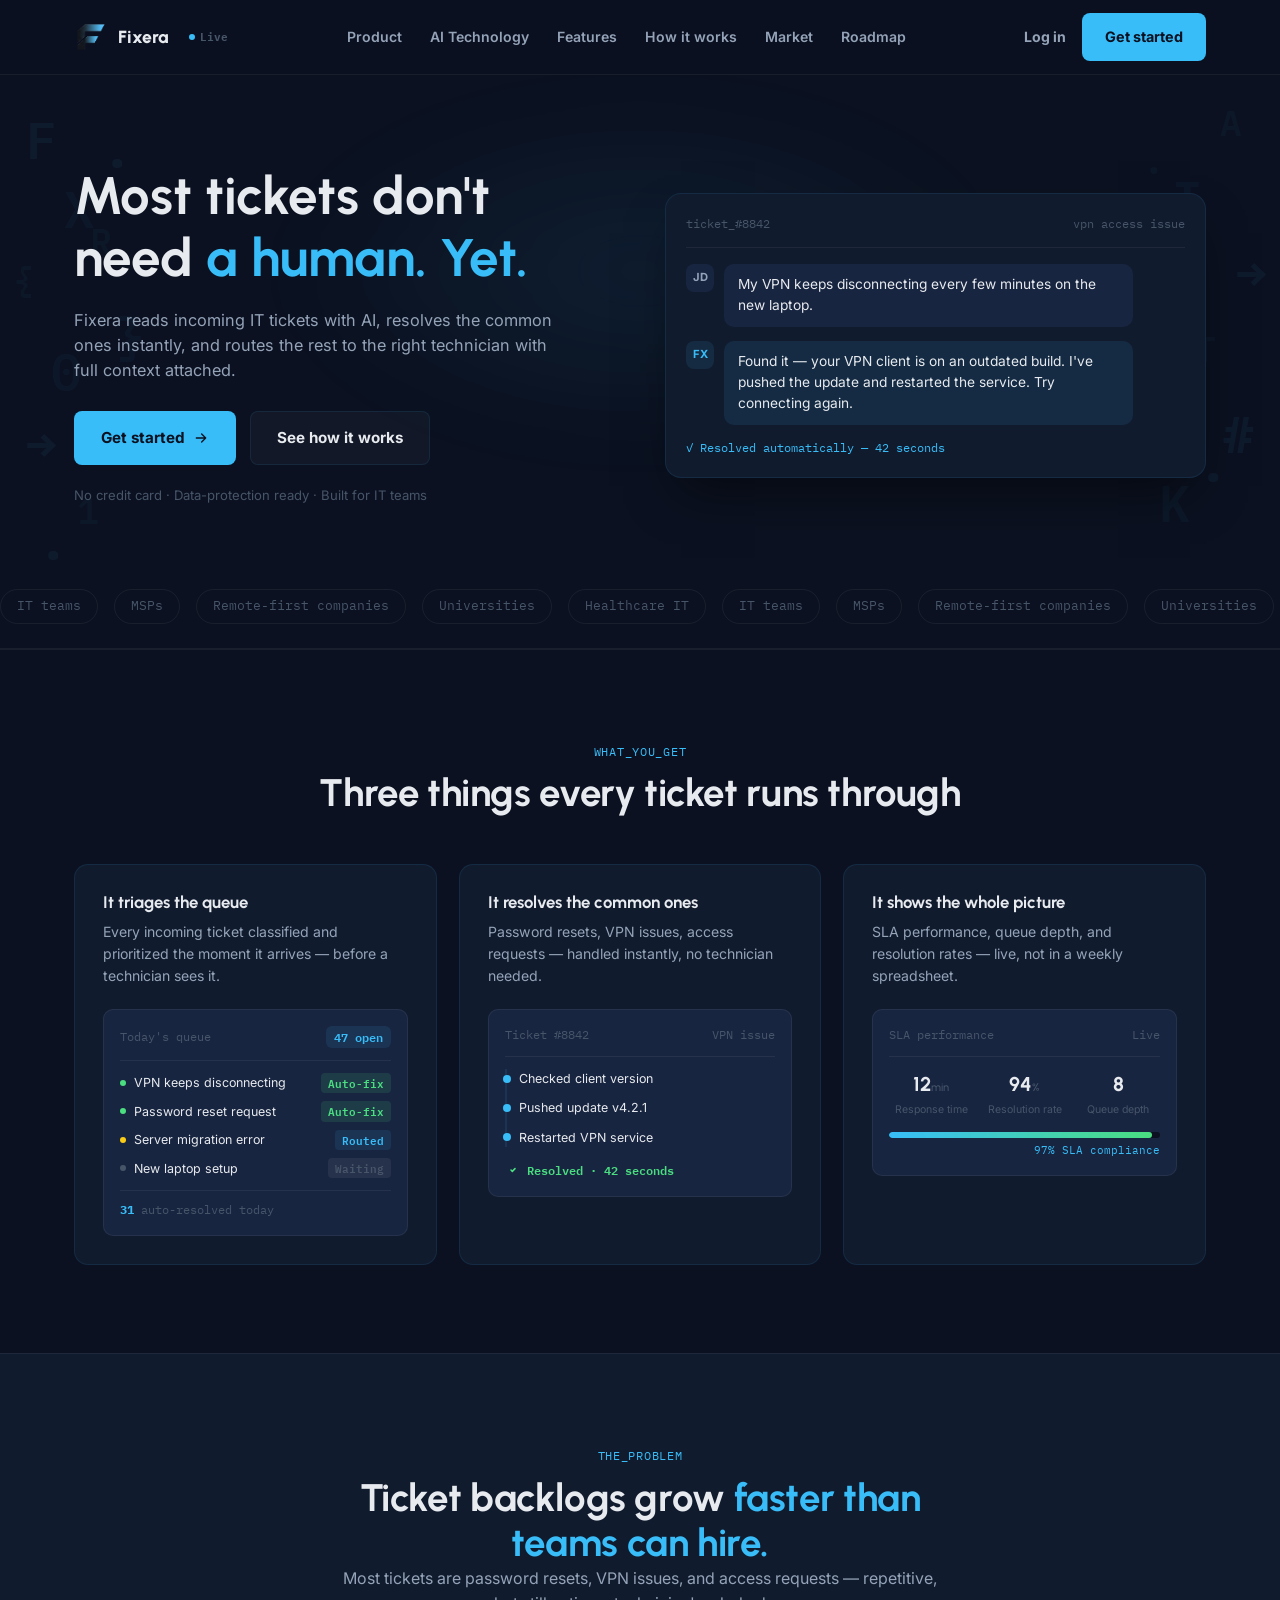
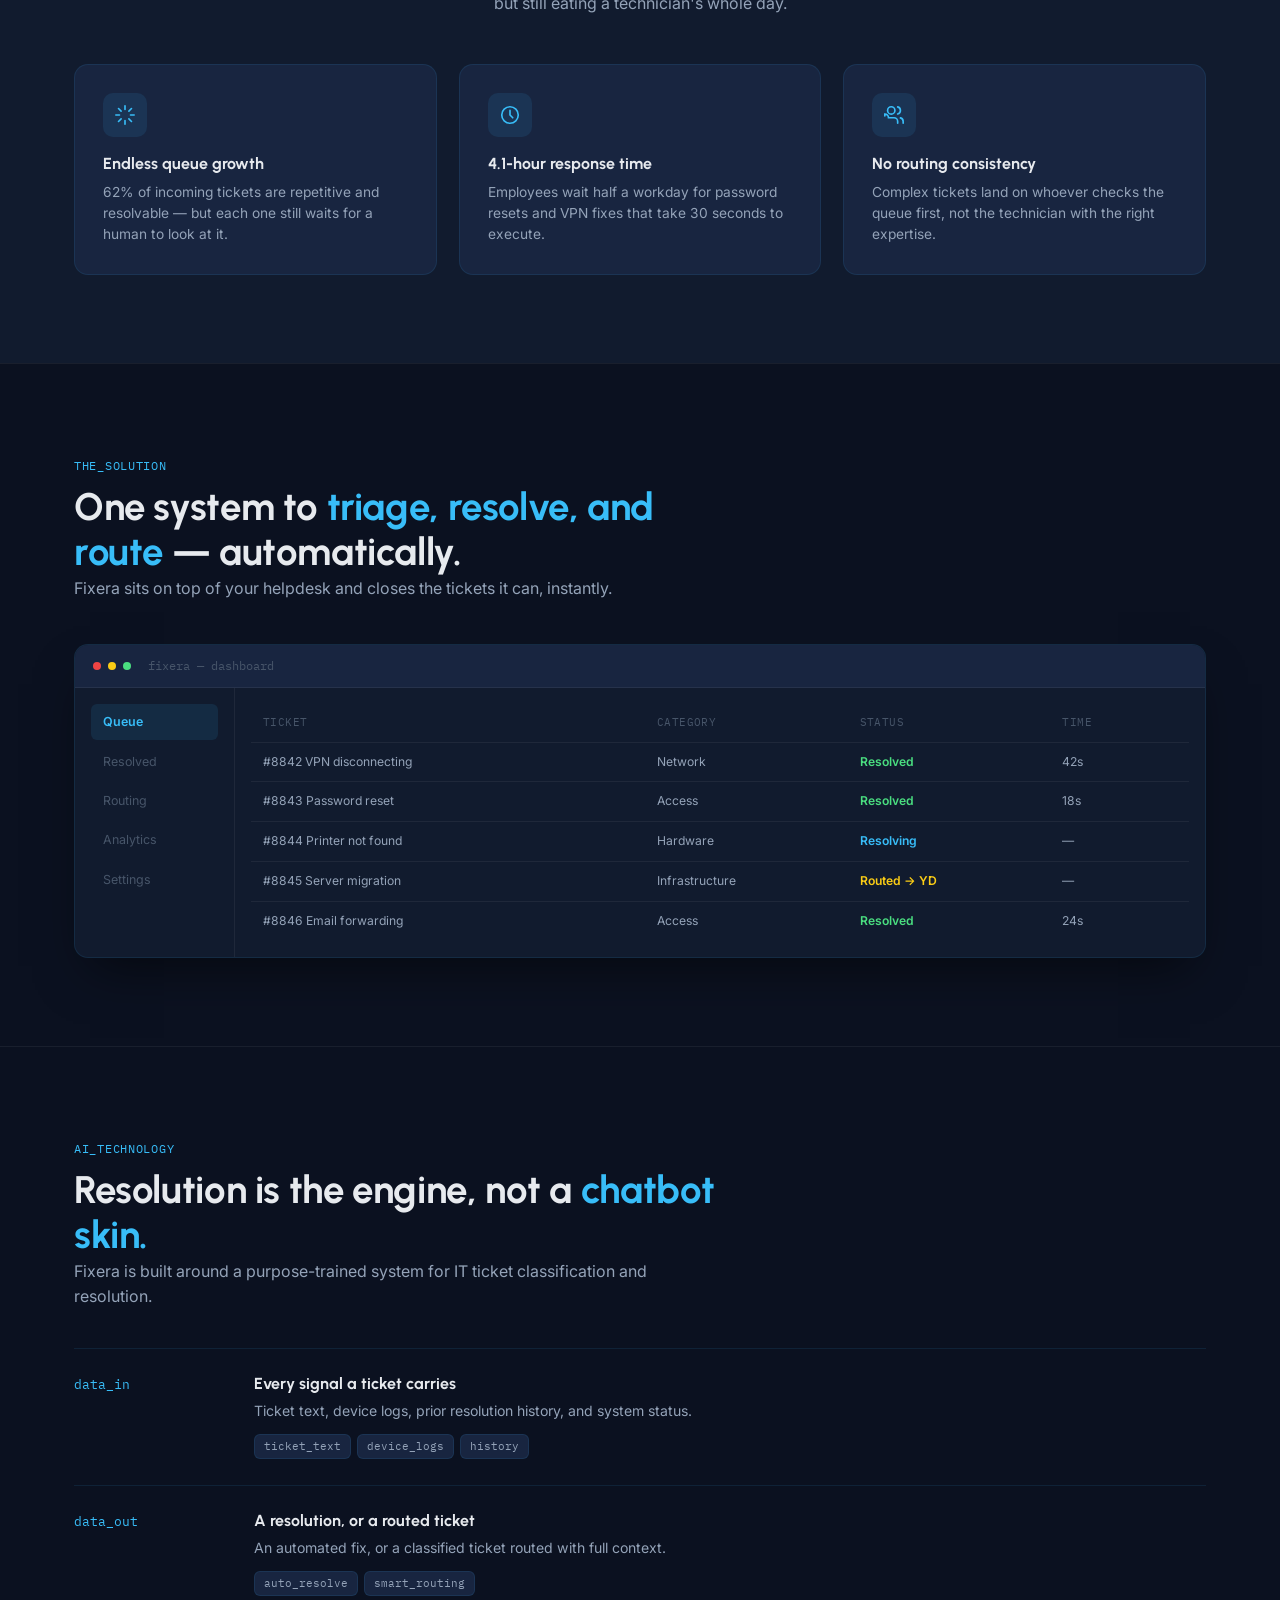
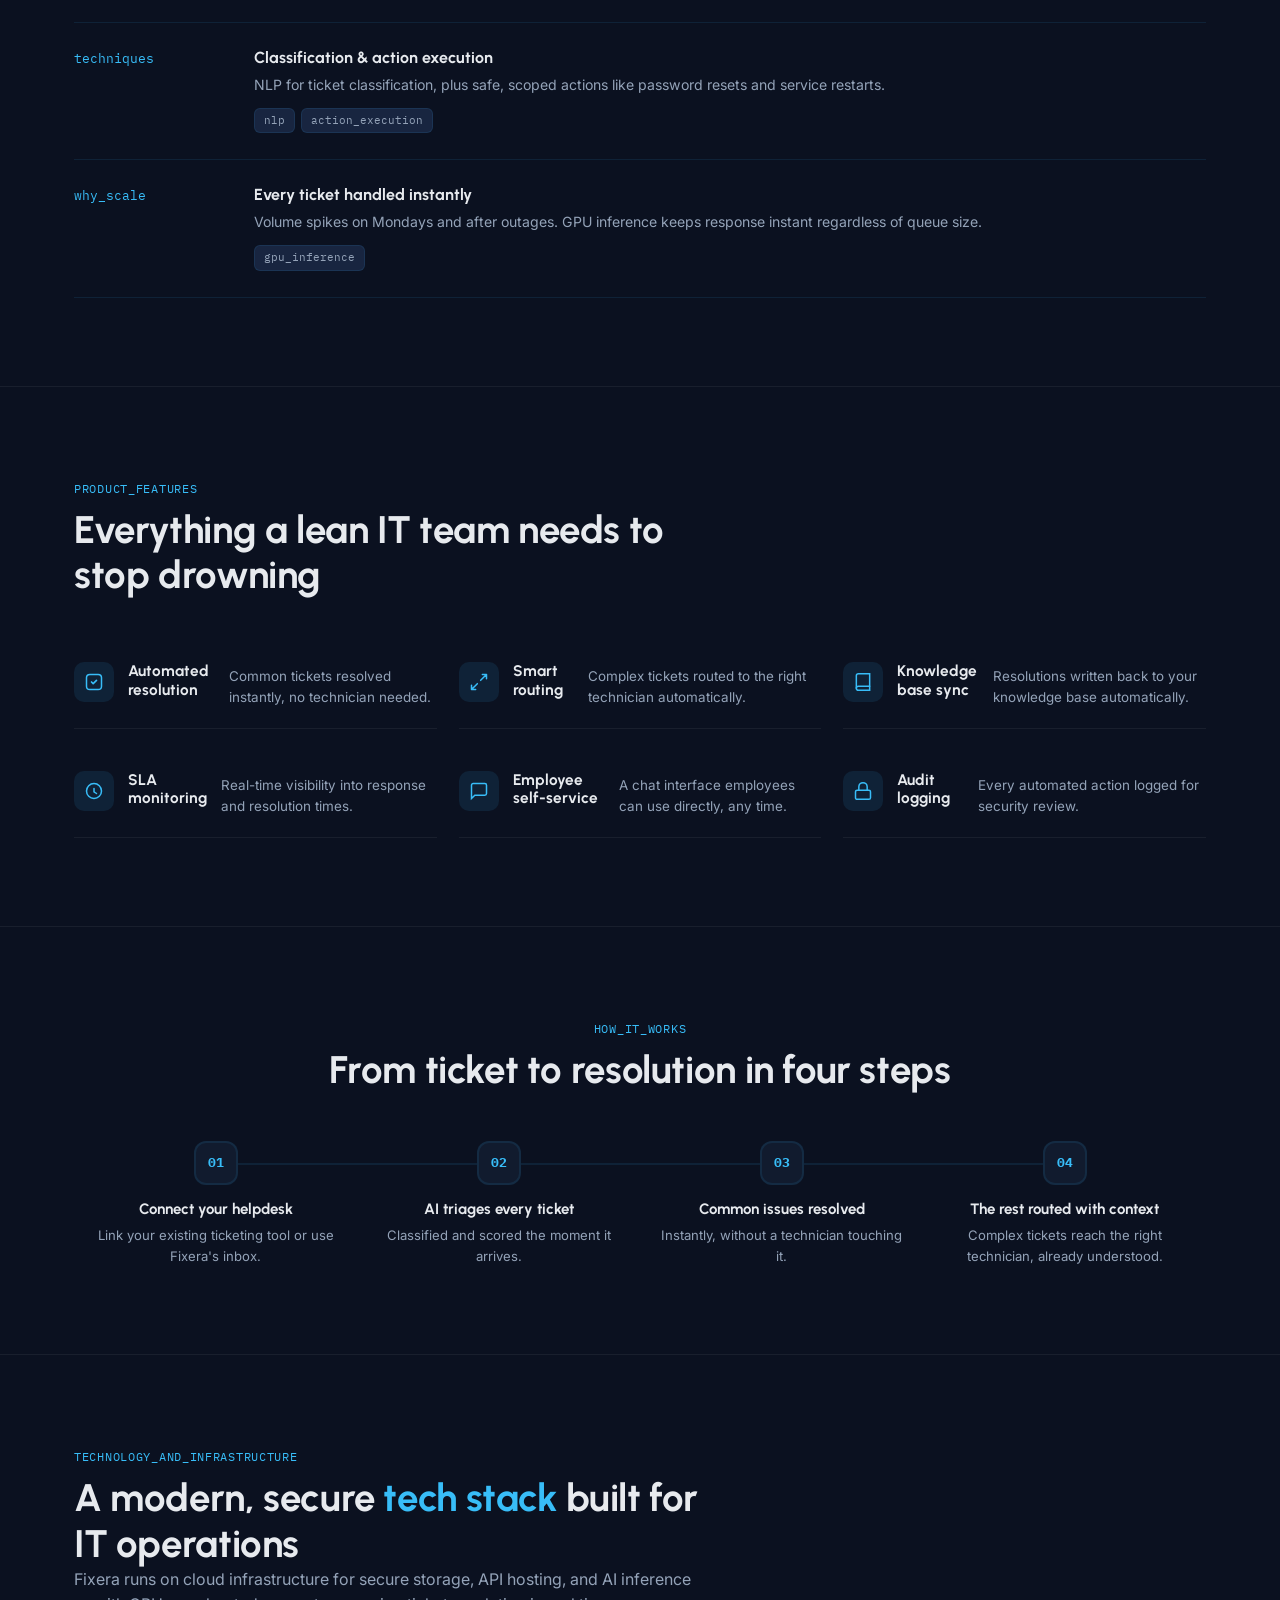
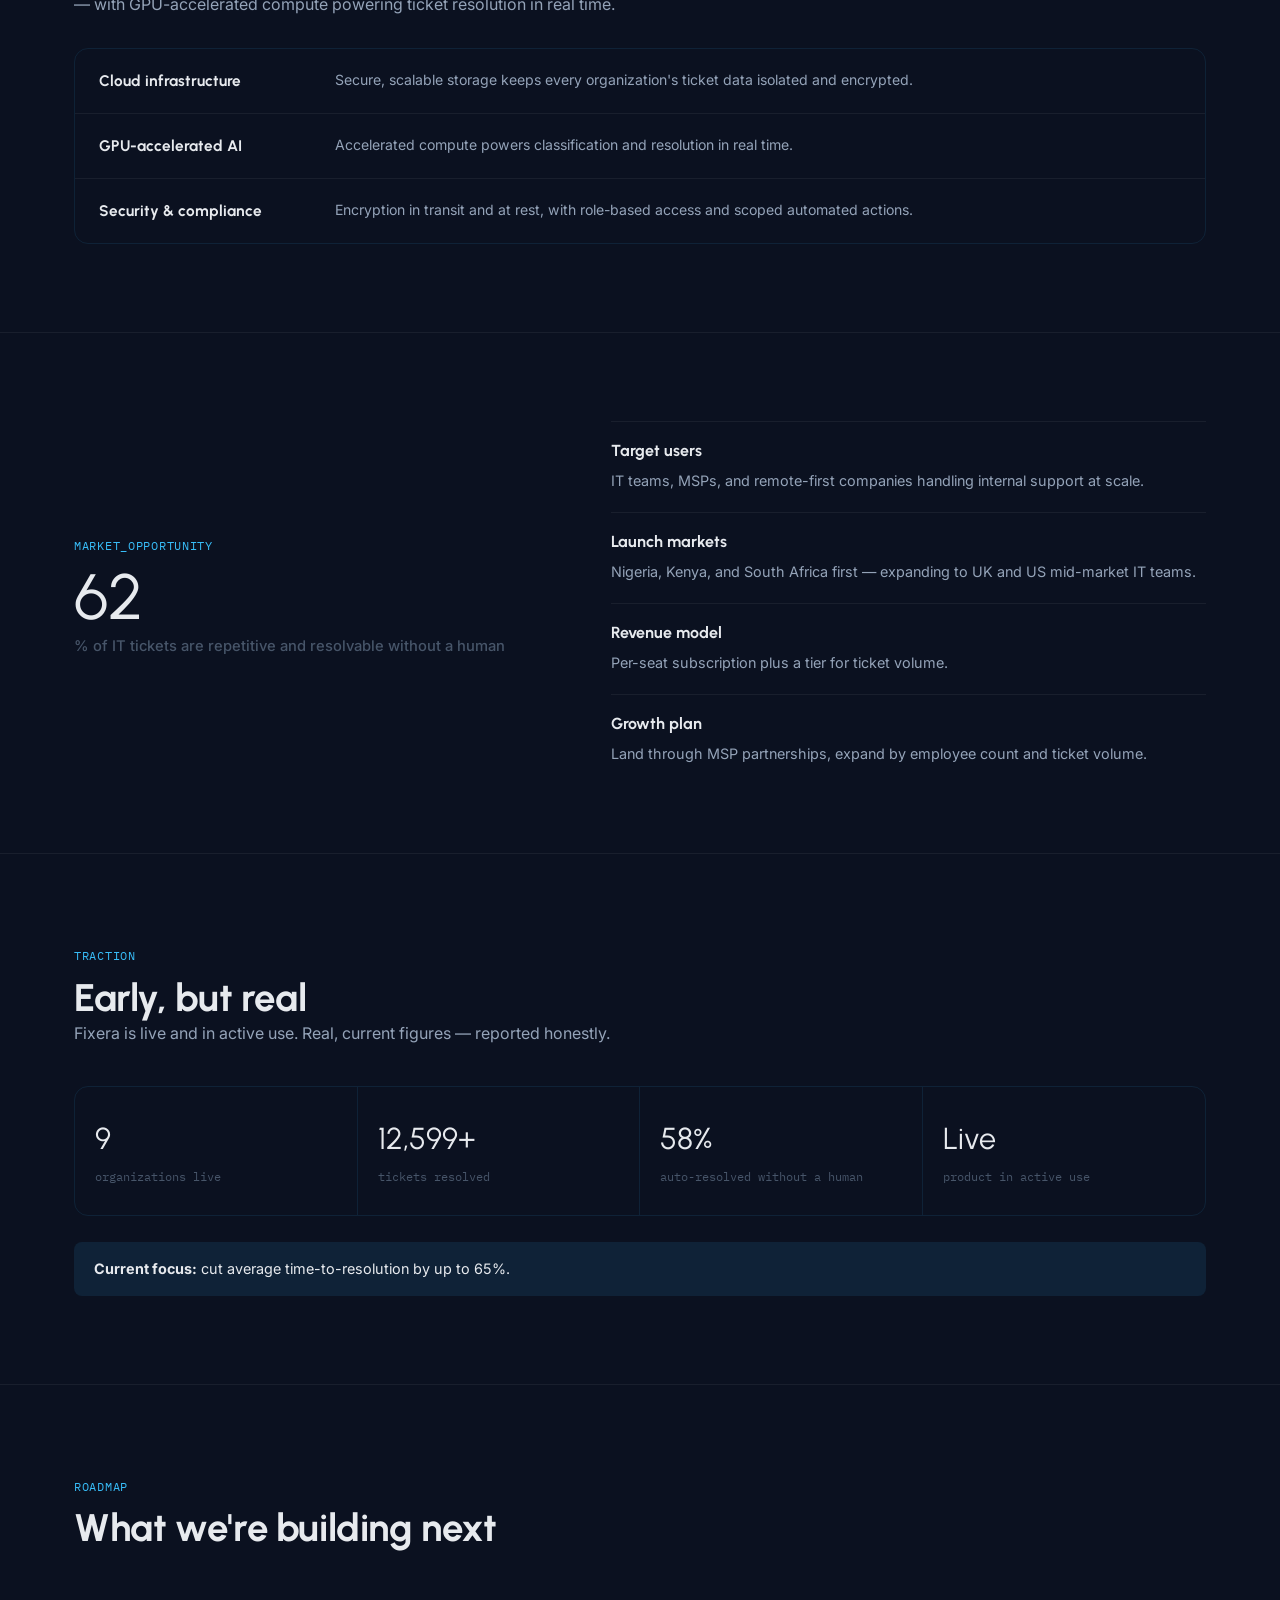
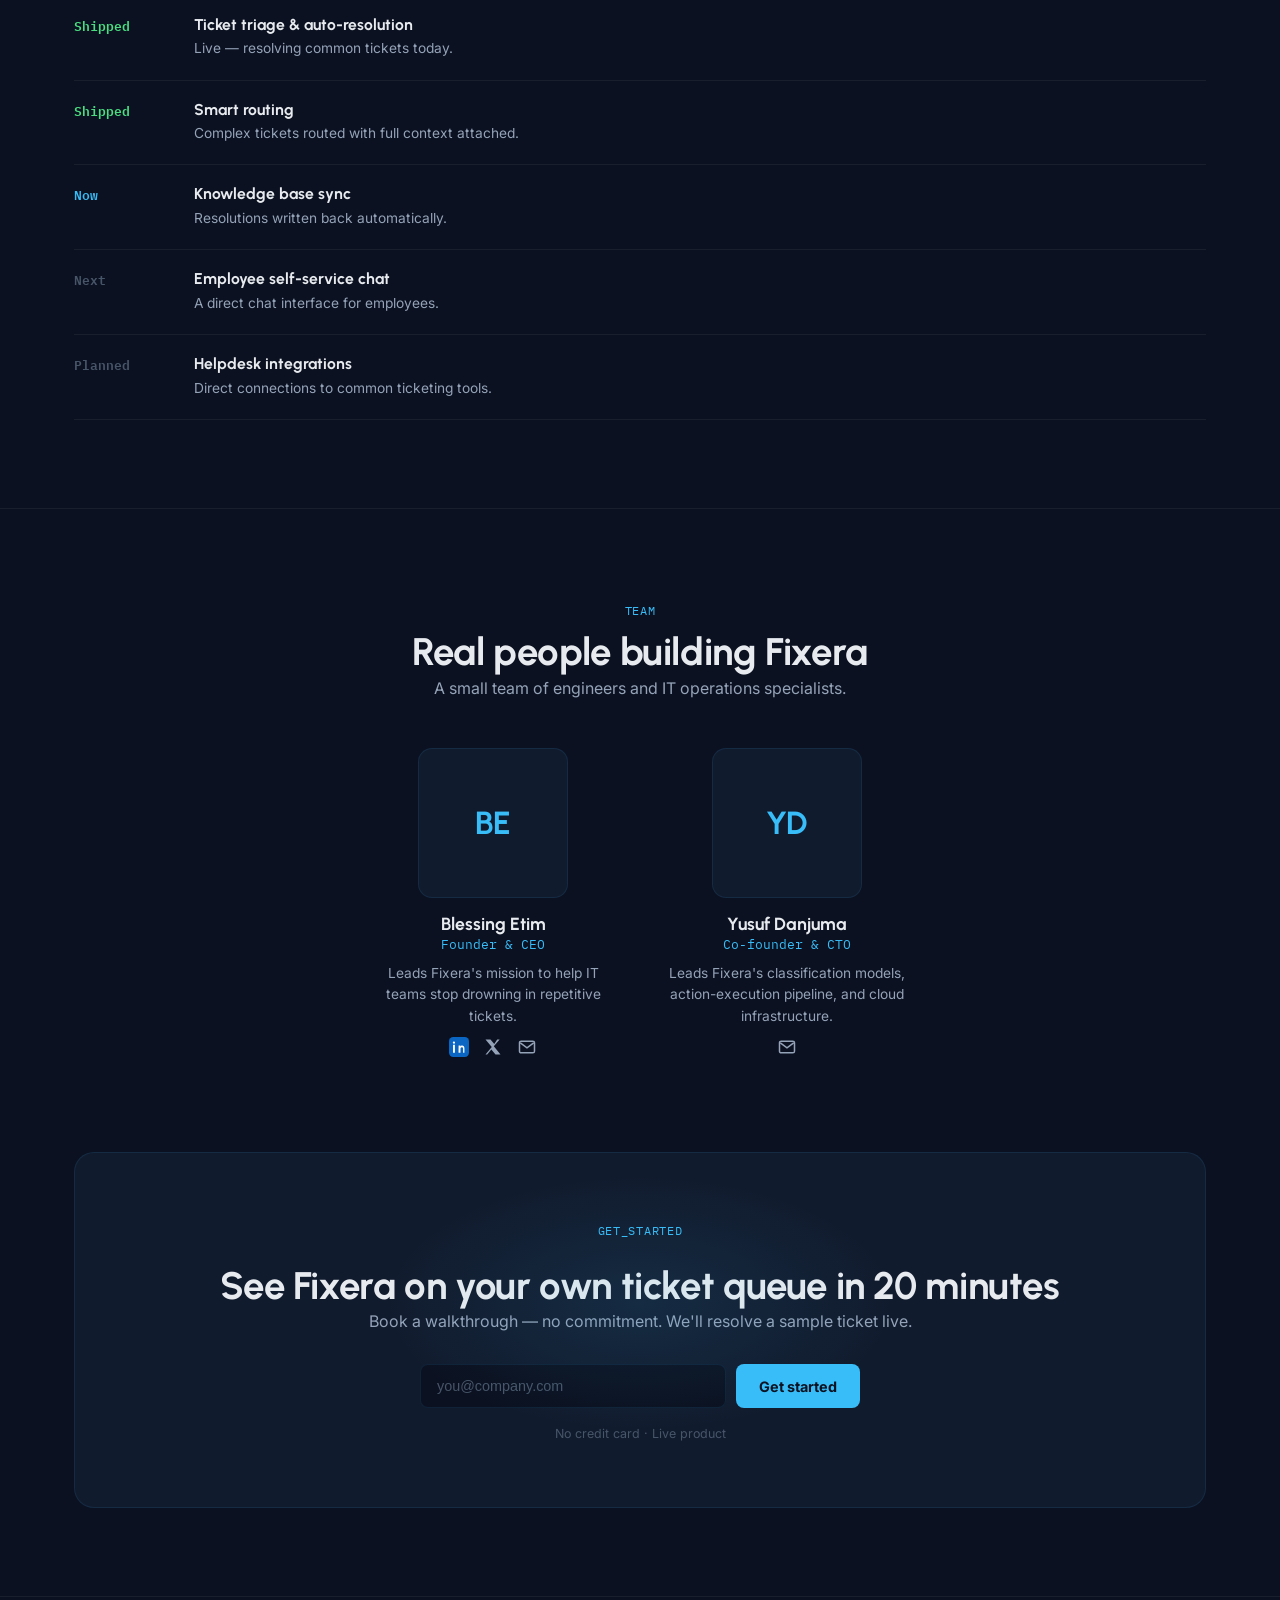
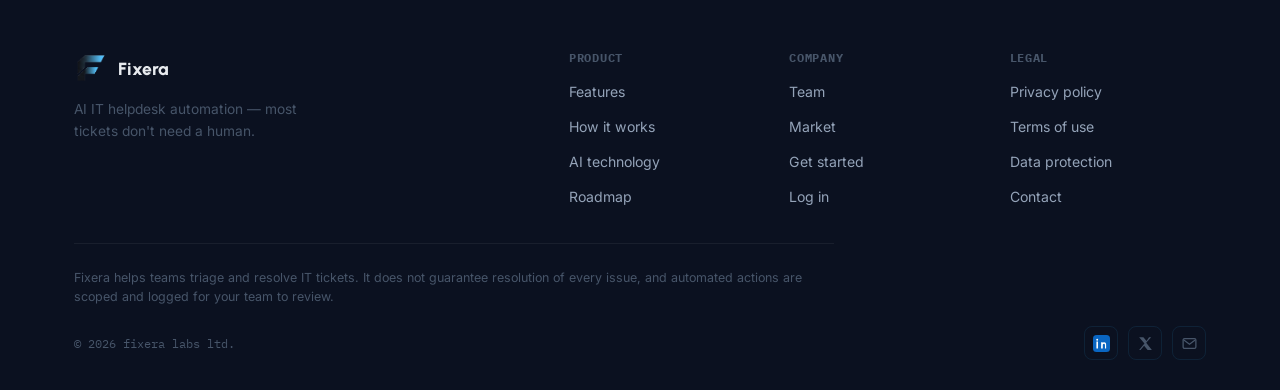
==== commit 29547e01: "Rebuild body with AgentLab pixel-mosaic reference - Restructured hero with pixel-mosaic background a" ====
--- a/index.html
+++ b/index.html
@@ -8,7 +8,7 @@
 <link rel="preconnect" href="https://fonts.googleapis.com" />
 <link rel="preconnect" href="https://fonts.gstatic.com" crossorigin />
 <link href="https://fonts.googleapis.com/css2?family=Inter:wght@400;500;600;700&family=IBM+Plex+Mono:wght@400;500;600&family=Urbanist:wght@600;700;800&display=swap" rel="stylesheet" />
-<link rel="stylesheet" href="assets/styles.css?v=2" />
+<link rel="stylesheet" href="assets/styles.css?v=3" />
 <link rel="icon" type="image/png" href="assets/logo-mark.png?v=1">
 </head>
 <body>
@@ -20,12 +20,12 @@
       Fixera<span class="nav__badge"><i></i>Live</span>
     </a>
     <nav class="nav__links" id="navLinks">
-      <a href="#problem">problem</a>
-      <a href="#ai">ai_technology</a>
-      <a href="#features">features</a>
-      <a href="#how">how_it_works</a>
-      <a href="#market">market</a>
-      <a href="#roadmap">roadmap</a>
+      <a href="#capabilities">Product</a>
+      <a href="#ai">AI Technology</a>
+      <a href="#features">Features</a>
+      <a href="#how">How it works</a>
+      <a href="#market">Market</a>
+      <a href="#roadmap">Roadmap</a>
       <a href="login.html" class="btn btn--line nav__m-only nav__m-login">Log in</a>
       <a href="#demo" class="btn btn--sky nav__m-only nav__m-demo">Get started</a>
     </nav>
@@ -41,6 +41,30 @@
 <div class="nav__scrim" id="navScrim"></div>
 
 <section class="hero">
+  <div class="hero__mosaic" aria-hidden="true">
+    <span class="hm" style="top:8%;left:2%">F</span>
+    <span class="hm" style="top:22%;left:5%">X</span>
+    <span class="hm" style="top:38%;left:1%">{</span>
+    <span class="hm" style="top:55%;left:4%">0</span>
+    <span class="hm" style="top:70%;left:2%">→</span>
+    <span class="hm" style="top:85%;left:6%">1</span>
+    <span class="hm" style="top:12%;left:8%">·</span>
+    <span class="hm" style="top:48%;left:9%">}</span>
+    <span class="hm" style="top:6%;right:3%">A</span>
+    <span class="hm" style="top:20%;right:6%">I</span>
+    <span class="hm" style="top:35%;right:1%">→</span>
+    <span class="hm" style="top:52%;right:5%">T</span>
+    <span class="hm" style="top:68%;right:2%">#</span>
+    <span class="hm" style="top:82%;right:7%">K</span>
+    <span class="hm" style="top:15%;right:9%">·</span>
+    <span class="hm" style="top:42%;right:8%">0</span>
+    <span class="hm" style="top:92%;left:3%">·</span>
+    <span class="hm" style="top:30%;left:7%">R</span>
+    <span class="hm" style="top:76%;right:4%">·</span>
+    <span class="hm" style="top:60%;right:9%">S</span>
+  </div>
+  <div class="hero__glow" aria-hidden="true"></div>
+
   <div class="container hero__inner">
     <div class="hero__copy reveal">
       <h1>Most tickets don't need <span class="text-accent">a human. Yet.</span></h1>
@@ -71,50 +95,174 @@
 </section>
 
 <div class="trust">
-  <p class="trust__label">built_for_teams_drowning_in_tickets</p>
-  <div class="container trust__row">
+  <div class="trust__track">
     <span class="trust__item">IT teams</span>
     <span class="trust__item">MSPs</span>
     <span class="trust__item">Remote-first companies</span>
     <span class="trust__item">Universities</span>
     <span class="trust__item">Healthcare IT</span>
+    <span class="trust__item">IT teams</span>
+    <span class="trust__item">MSPs</span>
+    <span class="trust__item">Remote-first companies</span>
+    <span class="trust__item">Universities</span>
+    <span class="trust__item">Healthcare IT</span>
   </div>
 </div>
 
-<section class="section" id="problem">
-  <div class="container">
-    <div class="section-head reveal">
+<section class="section" id="capabilities">
+  <div class="container">
+    <div class="section-head section-head--center reveal">
+      <span class="eyebrow">what_you_get</span>
+      <h2 class="h2">Three things every ticket runs through</h2>
+    </div>
+    <div class="cap-grid">
+      <article class="card cap-card reveal" data-d="1">
+        <h3>It triages the queue</h3>
+        <p>Every incoming ticket classified and prioritized the moment it arrives — before a technician sees it.</p>
+        <div class="cap-card__mock">
+          <div class="mk">
+            <div class="mk__row"><span>Today's queue</span><span class="mk__badge">47 open</span></div>
+            <div class="mk__list">
+              <div class="mk__ticket">
+                <span class="mk__dot mk__dot--green"></span>
+                <span class="mk__subj">VPN keeps disconnecting</span>
+                <span class="mk__tag mk__tag--auto">Auto-fix</span>
+              </div>
+              <div class="mk__ticket">
+                <span class="mk__dot mk__dot--green"></span>
+                <span class="mk__subj">Password reset request</span>
+                <span class="mk__tag mk__tag--auto">Auto-fix</span>
+              </div>
+              <div class="mk__ticket">
+                <span class="mk__dot mk__dot--amber"></span>
+                <span class="mk__subj">Server migration error</span>
+                <span class="mk__tag mk__tag--route">Routed</span>
+              </div>
+              <div class="mk__ticket">
+                <span class="mk__dot mk__dot--dim"></span>
+                <span class="mk__subj">New laptop setup</span>
+                <span class="mk__tag mk__tag--wait">Waiting</span>
+              </div>
+            </div>
+            <div class="mk__foot"><b>31</b> auto-resolved today</div>
+          </div>
+        </div>
+      </article>
+
+      <article class="card cap-card reveal" data-d="2">
+        <h3>It resolves the common ones</h3>
+        <p>Password resets, VPN issues, access requests — handled instantly, no technician needed.</p>
+        <div class="cap-card__mock">
+          <div class="mk">
+            <div class="mk__row"><span>Ticket #8842</span><span>VPN issue</span></div>
+            <div class="mk__steps">
+              <div class="mk__step"><span class="mk__step-dot"></span>Checked client version</div>
+              <div class="mk__step"><span class="mk__step-dot"></span>Pushed update v4.2.1</div>
+              <div class="mk__step"><span class="mk__step-dot"></span>Restarted VPN service</div>
+            </div>
+            <div class="mk__verdict">
+              <svg viewBox="0 0 24 24" fill="none"><path d="M9 12l2 2 4-4" stroke="currentColor" stroke-width="2.4" stroke-linecap="round" stroke-linejoin="round"/></svg>
+              Resolved · 42 seconds
+            </div>
+          </div>
+        </div>
+      </article>
+
+      <article class="card cap-card reveal" data-d="3">
+        <h3>It shows the whole picture</h3>
+        <p>SLA performance, queue depth, and resolution rates — live, not in a weekly spreadsheet.</p>
+        <div class="cap-card__mock">
+          <div class="mk">
+            <div class="mk__row"><span>SLA performance</span><span>Live</span></div>
+            <div class="mk__kpis">
+              <div class="mk__kpi"><span class="mk__kpi-val">12<small>min</small></span><span class="mk__kpi-lab">Response time</span></div>
+              <div class="mk__kpi"><span class="mk__kpi-val">94<small>%</small></span><span class="mk__kpi-lab">Resolution rate</span></div>
+              <div class="mk__kpi"><span class="mk__kpi-val">8</span><span class="mk__kpi-lab">Queue depth</span></div>
+            </div>
+            <div class="mk__bar-wrap">
+              <div class="mk__bar-track"><div class="mk__bar-fill"></div></div>
+              <span class="mk__bar-label">97% SLA compliance</span>
+            </div>
+          </div>
+        </div>
+      </article>
+    </div>
+  </div>
+</section>
+
+<section class="section section--dark" id="problem">
+  <div class="container">
+    <div class="section-head section-head--center reveal">
       <span class="eyebrow">the_problem</span>
       <h2 class="h2">Ticket backlogs grow <span class="text-accent">faster than teams can hire.</span></h2>
-      <p class="lead">Most tickets are password resets, VPN issues, and access requests — repetitive, but still eating a technician's whole day.</p>
-      <div class="stat-chip-row">
-        <div class="stat-chip"><b>62%</b><span>of tickets are repetitive, resolvable issues</span></div>
-        <div class="stat-chip"><b>4.1 hrs</b><span>average time to first response</span></div>
-      </div>
-    </div>
-    <div class="backlog-chart reveal" data-d="2">
-      <div class="backlog-bar"><i style="height:40%"></i><span>Mon</span></div>
-      <div class="backlog-bar"><i style="height:55%"></i><span>Tue</span></div>
-      <div class="backlog-bar"><i style="height:70%"></i><span>Wed</span></div>
-      <div class="backlog-bar"><i style="height:85%"></i><span>Thu</span></div>
-      <div class="backlog-bar"><i style="height:95%"></i><span>Fri</span></div>
-      <div class="backlog-bar"><i style="height:60%"></i><span>Sat</span></div>
-      <div class="backlog-bar"><i style="height:30%"></i><span>Sun</span></div>
+      <p class="lead" style="margin-inline:auto">Most tickets are password resets, VPN issues, and access requests — repetitive, but still eating a technician's whole day.</p>
+    </div>
+    <div class="pain-grid">
+      <div class="pain-card reveal" data-d="1">
+        <div class="pain-card__ico">
+          <svg viewBox="0 0 24 24" fill="none"><path d="M12 2v4M12 18v4M4.93 4.93l2.83 2.83M16.24 16.24l2.83 2.83M2 12h4M18 12h4M4.93 19.07l2.83-2.83M16.24 7.76l2.83-2.83" stroke="currentColor" stroke-width="1.8" stroke-linecap="round"/></svg>
+        </div>
+        <h3>Endless queue growth</h3>
+        <p>62% of incoming tickets are repetitive and resolvable — but each one still waits for a human to look at it.</p>
+      </div>
+      <div class="pain-card reveal" data-d="2">
+        <div class="pain-card__ico">
+          <svg viewBox="0 0 24 24" fill="none"><circle cx="12" cy="12" r="9" stroke="currentColor" stroke-width="1.8"/><path d="M12 7v5l3 3" stroke="currentColor" stroke-width="1.8" stroke-linecap="round" stroke-linejoin="round"/></svg>
+        </div>
+        <h3>4.1-hour response time</h3>
+        <p>Employees wait half a workday for password resets and VPN fixes that take 30 seconds to execute.</p>
+      </div>
+      <div class="pain-card reveal" data-d="3">
+        <div class="pain-card__ico">
+          <svg viewBox="0 0 24 24" fill="none"><path d="M16 21v-2a4 4 0 00-4-4H6a4 4 0 00-4-4v2" stroke="currentColor" stroke-width="1.8" stroke-linecap="round"/><circle cx="9" cy="7" r="4" stroke="currentColor" stroke-width="1.8"/><path d="M22 21v-2a4 4 0 00-3-3.87M16 3.13a4 4 0 010 7.75" stroke="currentColor" stroke-width="1.8" stroke-linecap="round"/></svg>
+        </div>
+        <h3>No routing consistency</h3>
+        <p>Complex tickets land on whoever checks the queue first, not the technician with the right expertise.</p>
+      </div>
     </div>
   </div>
 </section>
 
 <section class="section" id="solution">
   <div class="container">
-    <div class="section-head section-head--center reveal">
+    <div class="section-head reveal">
       <span class="eyebrow">the_solution</span>
       <h2 class="h2">One system to <span class="text-accent">triage, resolve, and route</span> — automatically.</h2>
-      <p class="lead" style="margin-inline:auto">Fixera sits on top of your helpdesk and closes the tickets it can, instantly.</p>
-    </div>
-    <div class="stack-v">
-      <div class="stack-v__item reveal" data-d="1"><h3>Triage every ticket</h3><p>AI reads and classifies every incoming ticket the moment it arrives.</p></div>
-      <div class="stack-v__item reveal" data-d="2"><h3>Resolve the common ones</h3><p>Password resets, access requests, and known issues resolved instantly.</p></div>
-      <div class="stack-v__item reveal" data-d="3"><h3>Route the rest</h3><p>Complex tickets routed to the right technician, with context already attached.</p></div>
+      <p class="lead">Fixera sits on top of your helpdesk and closes the tickets it can, instantly.</p>
+    </div>
+    <div class="soln-mock reveal" data-d="2">
+      <div class="soln-mock__chrome">
+        <i></i><i></i><i></i><span>fixera — dashboard</span>
+      </div>
+      <div class="soln-mock__body">
+        <div class="soln-mock__sidebar">
+          <div class="soln-mock__nav-item soln-mock__nav-item--active">Queue</div>
+          <div class="soln-mock__nav-item">Resolved</div>
+          <div class="soln-mock__nav-item">Routing</div>
+          <div class="soln-mock__nav-item">Analytics</div>
+          <div class="soln-mock__nav-item">Settings</div>
+        </div>
+        <div class="soln-mock__main">
+          <div class="soln-mock__row soln-mock__row--head">
+            <span>Ticket</span><span>Category</span><span>Status</span><span>Time</span>
+          </div>
+          <div class="soln-mock__row">
+            <span>#8842 VPN disconnecting</span><span>Network</span><span class="sm-resolved">Resolved</span><span>42s</span>
+          </div>
+          <div class="soln-mock__row">
+            <span>#8843 Password reset</span><span>Access</span><span class="sm-resolved">Resolved</span><span>18s</span>
+          </div>
+          <div class="soln-mock__row">
+            <span>#8844 Printer not found</span><span>Hardware</span><span class="sm-progress">Resolving</span><span>—</span>
+          </div>
+          <div class="soln-mock__row">
+            <span>#8845 Server migration</span><span>Infrastructure</span><span class="sm-routed">Routed → YD</span><span>—</span>
+          </div>
+          <div class="soln-mock__row">
+            <span>#8846 Email forwarding</span><span>Access</span><span class="sm-resolved">Resolved</span><span>24s</span>
+          </div>
+        </div>
+      </div>
     </div>
   </div>
 </section>
@@ -126,11 +274,39 @@
       <h2 class="h2">Resolution is the engine, not a <span class="text-accent">chatbot skin.</span></h2>
       <p class="lead">Fixera is built around a purpose-trained system for IT ticket classification and resolution.</p>
     </div>
-    <div class="spec-scroll">
-      <div class="spec-scard reveal" data-d="1"><div class="spec-scard__k">data_in</div><h3>Every signal a ticket carries</h3><p>Ticket text, device logs, prior resolution history, and system status.</p><div class="tag-row"><span class="tag">ticket_text</span><span class="tag">device_logs</span></div></div>
-      <div class="spec-scard reveal" data-d="2"><div class="spec-scard__k">data_out</div><h3>A resolution, or a routed ticket</h3><p>An automated fix, or a classified ticket routed with full context.</p><div class="tag-row"><span class="tag">auto_resolve</span><span class="tag">routing</span></div></div>
-      <div class="spec-scard reveal" data-d="3"><div class="spec-scard__k">techniques</div><h3>Classification &amp; action execution</h3><p>NLP for ticket classification, plus safe, scoped actions like password resets.</p><div class="tag-row"><span class="tag">nlp</span><span class="tag">action_execution</span></div></div>
-      <div class="spec-scard reveal" data-d="4"><div class="spec-scard__k">why_scale</div><h3>Every ticket handled instantly</h3><p>Ticket volume spikes on Mondays and after outages. GPU inference keeps response instant.</p><div class="tag-row"><span class="tag">gpu_inference</span></div></div>
+    <div class="spec-list">
+      <div class="spec-row reveal" data-d="1">
+        <div class="spec-row__k">data_in</div>
+        <div>
+          <h3>Every signal a ticket carries</h3>
+          <p>Ticket text, device logs, prior resolution history, and system status.</p>
+          <div class="tag-row"><span class="tag">ticket_text</span><span class="tag">device_logs</span><span class="tag">history</span></div>
+        </div>
+      </div>
+      <div class="spec-row reveal" data-d="2">
+        <div class="spec-row__k">data_out</div>
+        <div>
+          <h3>A resolution, or a routed ticket</h3>
+          <p>An automated fix, or a classified ticket routed with full context.</p>
+          <div class="tag-row"><span class="tag">auto_resolve</span><span class="tag">smart_routing</span></div>
+        </div>
+      </div>
+      <div class="spec-row reveal" data-d="3">
+        <div class="spec-row__k">techniques</div>
+        <div>
+          <h3>Classification &amp; action execution</h3>
+          <p>NLP for ticket classification, plus safe, scoped actions like password resets and service restarts.</p>
+          <div class="tag-row"><span class="tag">nlp</span><span class="tag">action_execution</span></div>
+        </div>
+      </div>
+      <div class="spec-row reveal" data-d="4">
+        <div class="spec-row__k">why_scale</div>
+        <div>
+          <h3>Every ticket handled instantly</h3>
+          <p>Volume spikes on Mondays and after outages. GPU inference keeps response instant regardless of queue size.</p>
+          <div class="tag-row"><span class="tag">gpu_inference</span></div>
+        </div>
+      </div>
     </div>
   </div>
 </section>
@@ -141,13 +317,37 @@
       <span class="eyebrow">product_features</span>
       <h2 class="h2">Everything a lean IT team needs to stop drowning</h2>
     </div>
-    <div class="check-cols">
-      <div class="check-row reveal" data-d="1"><svg viewBox="0 0 24 24" width="18" height="18" fill="none"><path d="M9 12l2 2 4-4" stroke="#38BDF8" stroke-width="2.2" stroke-linecap="round" stroke-linejoin="round"/></svg><div><h3>Automated Resolution</h3><p>Common tickets resolved instantly, no technician needed.</p></div></div>
-      <div class="check-row reveal" data-d="2"><svg viewBox="0 0 24 24" width="18" height="18" fill="none"><path d="M9 12l2 2 4-4" stroke="#38BDF8" stroke-width="2.2" stroke-linecap="round" stroke-linejoin="round"/></svg><div><h3>Smart Routing</h3><p>Complex tickets routed to the right technician automatically.</p></div></div>
-      <div class="check-row reveal" data-d="1"><svg viewBox="0 0 24 24" width="18" height="18" fill="none"><path d="M9 12l2 2 4-4" stroke="#38BDF8" stroke-width="2.2" stroke-linecap="round" stroke-linejoin="round"/></svg><div><h3>Knowledge Base Sync</h3><p>Resolutions written back to your knowledge base automatically.</p></div></div>
-      <div class="check-row reveal" data-d="2"><svg viewBox="0 0 24 24" width="18" height="18" fill="none"><path d="M9 12l2 2 4-4" stroke="#38BDF8" stroke-width="2.2" stroke-linecap="round" stroke-linejoin="round"/></svg><div><h3>SLA Monitoring</h3><p>Real-time visibility into response and resolution times.</p></div></div>
-      <div class="check-row reveal" data-d="1"><svg viewBox="0 0 24 24" width="18" height="18" fill="none"><path d="M9 12l2 2 4-4" stroke="#38BDF8" stroke-width="2.2" stroke-linecap="round" stroke-linejoin="round"/></svg><div><h3>Employee Self-Service</h3><p>A chat interface employees can use directly, any time.</p></div></div>
-      <div class="check-row reveal" data-d="2"><svg viewBox="0 0 24 24" width="18" height="18" fill="none"><path d="M9 12l2 2 4-4" stroke="#38BDF8" stroke-width="2.2" stroke-linecap="round" stroke-linejoin="round"/></svg><div><h3>Audit Logging</h3><p>Every automated action logged for security review.</p></div></div>
+    <div class="feat-grid">
+      <div class="feat-card reveal" data-d="1">
+        <div class="feat-card__ico"><svg viewBox="0 0 24 24" width="20" height="20" fill="none"><path d="M9 12l2 2 4-4" stroke="currentColor" stroke-width="2" stroke-linecap="round" stroke-linejoin="round"/><rect x="3" y="3" width="18" height="18" rx="4" stroke="currentColor" stroke-width="1.8"/></svg></div>
+        <h3>Automated resolution</h3>
+        <p>Common tickets resolved instantly, no technician needed.</p>
+      </div>
+      <div class="feat-card reveal" data-d="2">
+        <div class="feat-card__ico"><svg viewBox="0 0 24 24" width="20" height="20" fill="none"><path d="M16 3h5v5M14 10l7-7M8 21H3v-5M10 14l-7 7" stroke="currentColor" stroke-width="1.8" stroke-linecap="round" stroke-linejoin="round"/></svg></div>
+        <h3>Smart routing</h3>
+        <p>Complex tickets routed to the right technician automatically.</p>
+      </div>
+      <div class="feat-card reveal" data-d="3">
+        <div class="feat-card__ico"><svg viewBox="0 0 24 24" width="20" height="20" fill="none"><path d="M4 19.5A2.5 2.5 0 016.5 17H20" stroke="currentColor" stroke-width="1.8" stroke-linecap="round" stroke-linejoin="round"/><path d="M6.5 2H20v20H6.5A2.5 2.5 0 014 19.5v-15A2.5 2.5 0 016.5 2z" stroke="currentColor" stroke-width="1.8"/></svg></div>
+        <h3>Knowledge base sync</h3>
+        <p>Resolutions written back to your knowledge base automatically.</p>
+      </div>
+      <div class="feat-card reveal" data-d="1">
+        <div class="feat-card__ico"><svg viewBox="0 0 24 24" width="20" height="20" fill="none"><path d="M12 9v4l3 2" stroke="currentColor" stroke-width="1.8" stroke-linecap="round"/><circle cx="12" cy="12" r="9" stroke="currentColor" stroke-width="1.8"/></svg></div>
+        <h3>SLA monitoring</h3>
+        <p>Real-time visibility into response and resolution times.</p>
+      </div>
+      <div class="feat-card reveal" data-d="2">
+        <div class="feat-card__ico"><svg viewBox="0 0 24 24" width="20" height="20" fill="none"><path d="M21 15a2 2 0 01-2 2H7l-4 4V5a2 2 0 012-2h14a2 2 0 012 2z" stroke="currentColor" stroke-width="1.8"/></svg></div>
+        <h3>Employee self-service</h3>
+        <p>A chat interface employees can use directly, any time.</p>
+      </div>
+      <div class="feat-card reveal" data-d="3">
+        <div class="feat-card__ico"><svg viewBox="0 0 24 24" width="20" height="20" fill="none"><rect x="3" y="11" width="18" height="11" rx="2" stroke="currentColor" stroke-width="1.8"/><path d="M7 11V7a5 5 0 0110 0v4" stroke="currentColor" stroke-width="1.8" stroke-linecap="round"/></svg></div>
+        <h3>Audit logging</h3>
+        <p>Every automated action logged for security review.</p>
+      </div>
     </div>
   </div>
 </section>
@@ -158,11 +358,27 @@
       <span class="eyebrow">how_it_works</span>
       <h2 class="h2">From ticket to resolution in four steps</h2>
     </div>
-    <div class="thread-steps">
-      <div class="thread-step reveal" data-d="1"><div class="thread-step__n">01</div><div><h3>Connect your helpdesk</h3><p>Link your existing ticketing tool or use Fixera's inbox.</p></div></div>
-      <div class="thread-step reveal" data-d="2"><div class="thread-step__n">02</div><div><h3>AI triages every ticket</h3><p>Classified and scored the moment it arrives.</p></div></div>
-      <div class="thread-step reveal" data-d="3"><div class="thread-step__n">03</div><div><h3>Common issues resolved</h3><p>Instantly, without a technician touching it.</p></div></div>
-      <div class="thread-step reveal" data-d="4"><div class="thread-step__n">04</div><div><h3>The rest routed with context</h3><p>Complex tickets reach the right technician, already understood.</p></div></div>
+    <div class="steps-flow">
+      <div class="step-node reveal" data-d="1">
+        <div class="step-node__n">01</div>
+        <h3>Connect your helpdesk</h3>
+        <p>Link your existing ticketing tool or use Fixera's inbox.</p>
+      </div>
+      <div class="step-node reveal" data-d="2">
+        <div class="step-node__n">02</div>
+        <h3>AI triages every ticket</h3>
+        <p>Classified and scored the moment it arrives.</p>
+      </div>
+      <div class="step-node reveal" data-d="3">
+        <div class="step-node__n">03</div>
+        <h3>Common issues resolved</h3>
+        <p>Instantly, without a technician touching it.</p>
+      </div>
+      <div class="step-node reveal" data-d="4">
+        <div class="step-node__n">04</div>
+        <h3>The rest routed with context</h3>
+        <p>Complex tickets reach the right technician, already understood.</p>
+      </div>
     </div>
   </div>
 </section>
@@ -183,16 +399,16 @@
 </section>
 
 <section class="section" id="market">
-  <div class="container market-split2">
+  <div class="container market-split">
     <div class="reveal">
       <span class="eyebrow">market_opportunity</span>
-      <div class="market-num2">62<span>% of IT tickets are repetitive and resolvable without a human</span></div>
-    </div>
-    <div class="market-rows4 reveal" data-d="2">
-      <div class="market-row5"><b>Target users</b><p>IT teams, MSPs, and remote-first companies handling internal support at scale.</p></div>
-      <div class="market-row5"><b>Launch markets</b><p>Nigeria, Kenya, and South Africa first — expanding to UK and US mid-market IT teams.</p></div>
-      <div class="market-row5"><b>Revenue model</b><p>Per-seat subscription plus a tier for ticket volume.</p></div>
-      <div class="market-row5"><b>Growth plan</b><p>Land through MSP partnerships, expand by employee count and ticket volume.</p></div>
+      <div class="market-num">62<span>% of IT tickets are repetitive and resolvable without a human</span></div>
+    </div>
+    <div class="market-rows reveal" data-d="2">
+      <div class="market-row"><b>Target users</b><p>IT teams, MSPs, and remote-first companies handling internal support at scale.</p></div>
+      <div class="market-row"><b>Launch markets</b><p>Nigeria, Kenya, and South Africa first — expanding to UK and US mid-market IT teams.</p></div>
+      <div class="market-row"><b>Revenue model</b><p>Per-seat subscription plus a tier for ticket volume.</p></div>
+      <div class="market-row"><b>Growth plan</b><p>Land through MSP partnerships, expand by employee count and ticket volume.</p></div>
     </div>
   </div>
 </section>
@@ -200,17 +416,17 @@
 <section class="section" id="traction">
   <div class="container">
     <div class="section-head reveal">
-      <span class="eyebrow">traction_and_mvp_status</span>
+      <span class="eyebrow">traction</span>
       <h2 class="h2">Early, but real</h2>
-      <p class="lead">Fixera is live and in active use across a first cohort of organizations. Real, current figures — reported honestly.</p>
-    </div>
-    <div class="badge-row2">
-      <div class="badge-cell2 reveal" data-d="1"><div class="badge-cell2__num"><span class="count" data-to="9">0</span></div><div class="badge-cell2__label">organizations live</div></div>
-      <div class="badge-cell2 reveal" data-d="2"><div class="badge-cell2__num"><span class="count" data-to="12600">0</span>+</div><div class="badge-cell2__label">tickets resolved</div></div>
-      <div class="badge-cell2 reveal" data-d="3"><div class="badge-cell2__num"><span class="count" data-to="58">0</span>%</div><div class="badge-cell2__label">auto-resolved without a human</div></div>
-      <div class="badge-cell2 reveal" data-d="4"><div class="badge-cell2__num">Live</div><div class="badge-cell2__label">MVP in active use</div></div>
-    </div>
-    <p class="banner reveal"><b>Our focus:</b> cut average time-to-resolution by up to 65%.</p>
+      <p class="lead">Fixera is live and in active use. Real, current figures — reported honestly.</p>
+    </div>
+    <div class="stat-band">
+      <div class="stat-cell reveal" data-d="1"><div class="stat-cell__num"><span class="count" data-to="9">0</span></div><div class="stat-cell__label">organizations live</div></div>
+      <div class="stat-cell reveal" data-d="2"><div class="stat-cell__num"><span class="count" data-to="12600">0</span>+</div><div class="stat-cell__label">tickets resolved</div></div>
+      <div class="stat-cell reveal" data-d="3"><div class="stat-cell__num"><span class="count" data-to="58">0</span>%</div><div class="stat-cell__label">auto-resolved without a human</div></div>
+      <div class="stat-cell reveal" data-d="4"><div class="stat-cell__num">Live</div><div class="stat-cell__label">product in active use</div></div>
+    </div>
+    <p class="banner reveal"><b>Current focus:</b> cut average time-to-resolution by up to 65%.</p>
   </div>
 </section>
 
@@ -220,12 +436,12 @@
       <span class="eyebrow">roadmap</span>
       <h2 class="h2">What we're building next</h2>
     </div>
-    <div class="quarter-list">
-      <div class="quarter-row reveal" data-d="1"><span class="quarter-row__q">Shipped</span><div><h3>Ticket triage &amp; auto-resolution</h3><p>Live in the MVP, resolving common tickets today.</p></div></div>
-      <div class="quarter-row reveal" data-d="2"><span class="quarter-row__q">Shipped</span><div><h3>Smart routing</h3><p>Complex tickets routed with full context attached.</p></div></div>
-      <div class="quarter-row reveal" data-d="3"><span class="quarter-row__q">Now</span><div><h3>Knowledge base sync</h3><p>Resolutions written back automatically.</p></div></div>
-      <div class="quarter-row reveal" data-d="4"><span class="quarter-row__q">Next</span><div><h3>Employee self-service chat</h3><p>A direct chat interface for employees.</p></div></div>
-      <div class="quarter-row reveal" data-d="1"><span class="quarter-row__q">Planned</span><div><h3>Helpdesk integrations</h3><p>Direct connections to common ticketing tools.</p></div></div>
+    <div class="timeline">
+      <div class="tl-row reveal" data-d="1"><span class="tl-row__q tl-row__q--done">Shipped</span><div><h3>Ticket triage &amp; auto-resolution</h3><p>Live — resolving common tickets today.</p></div></div>
+      <div class="tl-row reveal" data-d="2"><span class="tl-row__q tl-row__q--done">Shipped</span><div><h3>Smart routing</h3><p>Complex tickets routed with full context attached.</p></div></div>
+      <div class="tl-row reveal" data-d="3"><span class="tl-row__q tl-row__q--now">Now</span><div><h3>Knowledge base sync</h3><p>Resolutions written back automatically.</p></div></div>
+      <div class="tl-row reveal" data-d="4"><span class="tl-row__q">Next</span><div><h3>Employee self-service chat</h3><p>A direct chat interface for employees.</p></div></div>
+      <div class="tl-row reveal" data-d="1"><span class="tl-row__q">Planned</span><div><h3>Helpdesk integrations</h3><p>Direct connections to common ticketing tools.</p></div></div>
     </div>
   </div>
 </section>
@@ -237,24 +453,24 @@
       <h2 class="h2">Real people building Fixera</h2>
       <p class="lead" style="margin-inline:auto">A small team of engineers and IT operations specialists.</p>
     </div>
-    <div class="team-row6">
-      <div class="member-plain reveal" data-d="1">
-        <div class="member-plain__ph">BE</div>
+    <div class="team-row">
+      <div class="member reveal" data-d="1">
+        <div class="member__ph">BE</div>
         <h3>Blessing Etim</h3>
         <div class="role">Founder &amp; CEO</div>
         <p>Leads Fixera's mission to help IT teams stop drowning in repetitive tickets.</p>
-        <div class="member-plain__socials">
+        <div class="member__socials">
           <a href="#" class="li" aria-label="LinkedIn"><svg viewBox="0 0 24 24" aria-hidden="true"><rect width="24" height="24" rx="5" fill="#0A66C2"/><path fill="#fff" d="M7.1 9.3H4.8V19h2.3V9.3zM5.95 5.4a1.35 1.35 0 10-.05 2.7 1.35 1.35 0 00.05-2.7zM19.2 19h-2.3v-4.7c0-1.2-.43-1.98-1.5-1.98-.82 0-1.3.55-1.52 1.08-.08.19-.1.45-.1.72V19h-2.3s.03-8.02 0-8.85h2.3v1.25c.3-.47.85-1.14 2.08-1.14 1.52 0 2.66.99 2.66 3.13V19z"/></svg></a>
           <a href="#" class="li" aria-label="X"><svg viewBox="0 0 24 24" fill="currentColor"><path d="M17 3h3l-7 8 8 10h-6l-5-6-5 6H3l7.5-9L3 3h6l4.5 5.5z"/></svg></a>
           <a href="mailto:blessing@fixera.io" class="li" aria-label="Email"><svg viewBox="0 0 24 24" fill="none"><rect x="3" y="5" width="18" height="14" rx="2" stroke="currentColor" stroke-width="1.8"/><path d="M4 7l8 6 8-6" stroke="currentColor" stroke-width="1.8"/></svg></a>
         </div>
       </div>
-      <div class="member-plain reveal" data-d="2">
-        <div class="member-plain__ph">YD</div>
+      <div class="member reveal" data-d="2">
+        <div class="member__ph">YD</div>
         <h3>Yusuf Danjuma</h3>
         <div class="role">Co-founder &amp; CTO</div>
         <p>Leads Fixera's classification models, action-execution pipeline, and cloud infrastructure.</p>
-        <div class="member-plain__socials">
+        <div class="member__socials">
           <a href="mailto:yusuf@fixera.io" class="li" aria-label="Email"><svg viewBox="0 0 24 24" fill="none"><rect x="3" y="5" width="18" height="14" rx="2" stroke="currentColor" stroke-width="1.8"/><path d="M4 7l8 6 8-6" stroke="currentColor" stroke-width="1.8"/></svg></a>
         </div>
       </div>
@@ -264,14 +480,16 @@
 
 <section class="section section--flush" id="demo">
   <div class="container">
-    <div class="cta-band2 reveal">
+    <div class="cta-band reveal">
+      <div class="cta-band__glow" aria-hidden="true"></div>
       <span class="eyebrow">get_started</span>
       <h2 class="h2" style="margin-top:14px">See Fixera on your own ticket queue in 20 minutes</h2>
-      <p class="lead">Book a walkthrough — no commitment. We'll resolve a sample ticket live.</p>
-      <div class="cta-band2__actions">
-        <a href="signup.html" class="btn btn--sky btn--lg">Get started</a>
-      </div>
-      <p class="cta-band2__note">No credit card · Live product</p>
+      <p class="lead" style="margin-inline:auto">Book a walkthrough — no commitment. We'll resolve a sample ticket live.</p>
+      <form class="cta-band__form" id="demoForm" novalidate>
+        <input id="email" type="email" placeholder="you@company.com" required />
+        <button type="submit" class="btn btn--sky">Get started</button>
+      </form>
+      <p class="cta-band__note">No credit card · Live product</p>
     </div>
   </div>
 </section>
@@ -294,7 +512,7 @@
     </div>
     <p class="footer__disclaimer">Fixera helps teams triage and resolve IT tickets. It does not guarantee resolution of every issue, and automated actions are scoped and logged for your team to review.</p>
     <div class="footer__bottom">
-      <span>© 2026 fixera labs ltd.</span>
+      <span>&copy; 2026 fixera labs ltd.</span>
       <div class="footer__socials">
         <a href="#" aria-label="LinkedIn"><svg viewBox="0 0 24 24" aria-hidden="true"><rect width="24" height="24" rx="5" fill="#0A66C2"/><path fill="#fff" d="M7.1 9.3H4.8V19h2.3V9.3zM5.95 5.4a1.35 1.35 0 10-.05 2.7 1.35 1.35 0 00.05-2.7zM19.2 19h-2.3v-4.7c0-1.2-.43-1.98-1.5-1.98-.82 0-1.3.55-1.52 1.08-.08.19-.1.45-.1.72V19h-2.3s.03-8.02 0-8.85h2.3v1.25c.3-.47.85-1.14 2.08-1.14 1.52 0 2.66.99 2.66 3.13V19z"/></svg></a>
         <a href="#" aria-label="X"><svg viewBox="0 0 24 24" fill="currentColor"><path d="M17 3h3l-7 8 8 10h-6l-5-6-5 6H3l7.5-9L3 3h6l4.5 5.5z"/></svg></a>
@@ -304,6 +522,6 @@
   </div>
 </footer>
 
-<script src="assets/app.js?v=1"></script>
+<script src="assets/app.js?v=2"></script>
 </body>
 </html>
--- a/assets/styles.css
+++ b/assets/styles.css
@@ -1,263 +1,351 @@
-/* Fixera — AI IT helpdesk automation, dark charcoal + sky blue */
+/* Fixera — AI IT helpdesk automation, dark navy + sky blue */
 :root {
-  --ink-950: #101216;
-  --ink-900: #15181D;
-  --ink-800: #1E2229;
-  --line: rgba(255,255,255,.1);
+  --ink-950: #0B1120;
+  --ink-900: #111B2E;
+  --ink-800: #182540;
+  --ink-700: #1F3055;
+  --line: rgba(56,189,248,.10);
   --line-soft: rgba(255,255,255,.06);
   --sky-400: #38BDF8;
   --sky-500: #0EA5E9;
-  --sky-100: rgba(56,189,248,.14);
+  --sky-dim: rgba(56,189,248,.10);
+  --green: #4ADE80;
+  --amber: #FACC15;
   --text: #E7EAEE;
-  --text-soft: #9AA3AF;
-  --text-faint: #5B636E;
-  --radius: 12px;
+  --text-soft: #94A3B8;
+  --text-faint: #475569;
+  --radius: 14px;
   --radius-sm: 8px;
-  --shadow: 0 20px 44px -20px rgba(0,0,0,.55);
+  --shadow: 0 24px 48px -16px rgba(0,0,0,.55);
   --font-head: "Urbanist", sans-serif;
   --font-body: "Inter", sans-serif;
   --font-mono: "IBM Plex Mono", monospace;
   --maxw: 1180px;
   --gutter: 24px;
 }
-* { box-sizing: border-box; }
-body { margin: 0; background: var(--ink-950); color: var(--text-soft); font-family: var(--font-body); line-height: 1.55; -webkit-font-smoothing: antialiased; }
-img { max-width: 100%; display: block; }
-a { text-decoration: none; color: inherit; }
-h1, h2, h3 { font-family: var(--font-head); color: var(--text); font-weight: 700; line-height: 1.2; margin: 0; }
-p { margin: 0; }
-.container { max-width: var(--maxw); margin-inline: auto; padding-inline: var(--gutter); }
-.h2 { font-size: clamp(1.7rem, 3.2vw, 2.4rem); }
-.eyebrow { display: inline-block; font-family: var(--font-mono); font-size: .76rem; letter-spacing: .05em; text-transform: uppercase; color: var(--sky-400); margin-bottom: 10px; }
-.lead { color: var(--text-soft); font-size: 1rem; max-width: 620px; }
-.text-accent { color: var(--sky-400); }
-.section { padding-block: 84px; border-top: 1px solid var(--line-soft); }
-.section--flush { border-top: none; padding-top: 0; }
-.section-head { max-width: 660px; }
-.section-head--center { max-width: 660px; margin-inline: auto; text-align: center; }
-
-.btn { display: inline-flex; align-items: center; gap: 8px; padding: 12px 22px; border-radius: var(--radius-sm); font-weight: 700; font-size: .9rem; border: 1px solid transparent; cursor: pointer; transition: transform .15s; }
-.btn svg { width: 16px; height: 16px; }
-.btn--sky { background: var(--sky-400); color: #101216; }
-.btn--sky:hover { transform: translateY(-1px); }
-.btn--line { border-color: var(--line); color: var(--text); }
-.btn--line:hover { border-color: rgba(255,255,255,.3); }
-.btn--lg { padding: 14px 26px; font-size: .95rem; }
-.btn--block { width: 100%; justify-content: center; }
-
-.nav { position: sticky; top: 0; z-index: 70; background: rgba(16,18,22,.86); backdrop-filter: blur(12px); border-bottom: 1px solid var(--line-soft); }
-.nav__inner { display: flex; align-items: center; justify-content: space-between; height: 74px; }
-.brand { display: flex; align-items: center; gap: 10px; font-family: var(--font-head); font-weight: 800; font-size: 1.1rem; color: var(--text); }
-.brand__mark { width: 34px; height: 34px; display: grid; place-items: center; flex: none; }
-.brand__mark img { width: 100%; height: 100%; object-fit: contain; display: block; }
-.nav__badge { display: inline-flex; align-items: center; gap: 5px; font-family: var(--font-mono); font-size: .68rem; color: var(--text-faint); margin-left: 10px; }
-.nav__badge i { width: 6px; height: 6px; border-radius: 50%; background: var(--sky-400); display: inline-block; }
-.nav__links { display: flex; align-items: center; gap: 28px; }
-.nav__links a:not(.btn) { font-size: .88rem; color: var(--text-soft); font-weight: 600; }
-.nav__links a:not(.btn):hover { color: var(--text); }
-.nav__cta { display: flex; align-items: center; gap: 16px; }
-.nav__login { font-size: .88rem; font-weight: 700; color: var(--text-soft); }
-.nav__toggle { display: none; background: none; border: none; cursor: pointer; padding: 8px; color: var(--text); }
-.nav__m-only { display: none; }
-
-.hero { padding-block: 90px 60px; }
-.hero__inner { display: grid; grid-template-columns: 1fr 1fr; gap: 50px; align-items: center; }
-.hero__copy h1 { font-size: clamp(2.2rem, 4.2vw, 3.3rem); }
-.hero__sub { margin-top: 18px; color: var(--text-soft); font-size: 1.02rem; max-width: 480px; }
-.hero__actions { display: flex; gap: 14px; margin-top: 28px; flex-wrap: wrap; }
-.hero__note { margin-top: 20px; font-size: .82rem; color: var(--text-faint); }
-
-/* Chat transcript hero visual */
-.chat-window { background: var(--ink-900); border: 1px solid var(--line); border-radius: 16px; padding: 20px; box-shadow: var(--shadow); }
-.chat-window__head { display: flex; align-items: center; justify-content: space-between; padding-bottom: 14px; border-bottom: 1px solid var(--line-soft); margin-bottom: 16px; font-family: var(--font-mono); font-size: .78rem; color: var(--text-faint); }
-.chat-msg { display: flex; gap: 10px; margin-bottom: 14px; }
-.chat-msg__av { width: 28px; height: 28px; border-radius: 8px; flex-shrink: 0; display: grid; place-items: center; font-size: .7rem; font-weight: 700; }
-.chat-msg--user .chat-msg__av { background: var(--ink-800); color: var(--text-soft); }
-.chat-msg--ai .chat-msg__av { background: var(--sky-100); color: var(--sky-400); }
-.chat-msg__bubble { background: var(--ink-800); border-radius: 10px; padding: 10px 14px; font-size: .86rem; color: var(--text); max-width: 82%; }
-.chat-msg--ai .chat-msg__bubble { background: var(--sky-100); color: var(--text); }
-.chat-msg__status { font-family: var(--font-mono); font-size: .72rem; color: var(--sky-400); margin-top: 6px; }
-
-.trust { padding-block: 28px; }
-.trust__label { text-align: center; font-family: var(--font-mono); font-size: .8rem; color: var(--text-faint); margin-bottom: 16px; }
-.trust__row { display: flex; justify-content: center; flex-wrap: wrap; gap: 12px 16px; }
-.trust__item { font-family: var(--font-mono); font-size: .82rem; color: var(--text-soft); border: 1px solid var(--line); border-radius: 999px; padding: 6px 14px; }
-
-/* Problem: backlog bar chart */
-.backlog-chart { margin-top: 40px; background: var(--ink-900); border: 1px solid var(--line); border-radius: var(--radius); padding: 30px; display: flex; align-items: flex-end; gap: 14px; height: 220px; }
-.backlog-bar { flex: 1; background: var(--ink-800); border-radius: 6px 6px 0 0; position: relative; display: flex; align-items: flex-end; }
-.backlog-bar i { display: block; width: 100%; background: linear-gradient(180deg, var(--sky-400), var(--sky-500)); border-radius: 6px 6px 0 0; }
-.backlog-bar span { position: absolute; bottom: -26px; left: 0; right: 0; text-align: center; font-family: var(--font-mono); font-size: .72rem; color: var(--text-faint); }
-.stat-chip-row { display: flex; gap: 30px; margin-top: 26px; }
-.stat-chip b { font-family: var(--font-head); font-size: 1.4rem; color: var(--text); display: block; }
-.stat-chip span { font-size: .82rem; color: var(--text-faint); }
-
-/* Solution vertical stack */
-.stack-v { max-width: 640px; margin: 44px auto 0; position: relative; padding-left: 40px; }
-.stack-v::before { content: ''; position: absolute; left: 15px; top: 10px; bottom: 10px; width: 2px; background: var(--line); }
-.stack-v__item { position: relative; margin-bottom: 30px; background: var(--ink-900); border: 1px solid var(--line); border-radius: var(--radius); padding: 22px 24px; }
-.stack-v__item::before { content: ''; position: absolute; left: -32px; top: 24px; width: 10px; height: 10px; border-radius: 50%; background: var(--sky-400); }
-.stack-v__item h3 { font-size: 1.02rem; }
-.stack-v__item p { margin-top: 6px; color: var(--text-soft); font-size: .88rem; }
-
-/* AI tech horizontal scroll */
-.spec-scroll { display: flex; gap: 18px; margin-top: 40px; overflow-x: auto; padding-bottom: 10px; scroll-snap-type: x proximity; }
-.spec-scard { scroll-snap-align: start; flex: 0 0 260px; background: var(--ink-900); border: 1px solid var(--line); border-radius: var(--radius); padding: 24px; }
-.spec-scard__k { font-family: var(--font-mono); font-size: .74rem; color: var(--sky-400); text-transform: uppercase; }
-.spec-scard h3 { margin-top: 10px; font-size: 1rem; }
-.spec-scard p { margin-top: 8px; color: var(--text-soft); font-size: .86rem; }
-.tag-row { display: flex; gap: 6px; margin-top: 12px; flex-wrap: wrap; }
-.tag { font-family: var(--font-mono); font-size: .7rem; background: var(--ink-800); border: 1px solid var(--line); color: var(--text-soft); padding: 3px 9px; border-radius: 6px; }
-
-/* Features checklist 2col */
-.check-cols { display: grid; grid-template-columns: 1fr 1fr; gap: 40px; margin-top: 44px; }
-.check-row { display: flex; gap: 12px; padding: 14px 0; border-bottom: 1px solid var(--line-soft); }
-.check-row svg { flex-shrink: 0; margin-top: 3px; }
-.check-row h3 { font-size: .96rem; }
-.check-row p { margin-top: 4px; color: var(--text-soft); font-size: .84rem; }
-
-/* How it works chat-thread steps */
-.thread-steps { max-width: 640px; margin: 44px auto 0; display: flex; flex-direction: column; gap: 16px; }
-.thread-step { display: flex; gap: 14px; align-items: flex-start; }
-.thread-step__n { width: 30px; height: 30px; border-radius: 8px; background: var(--sky-100); color: var(--sky-400); font-family: var(--font-mono); font-weight: 700; font-size: .82rem; display: grid; place-items: center; flex-shrink: 0; }
-.thread-step h3 { font-size: .96rem; }
-.thread-step p { margin-top: 4px; color: var(--text-soft); font-size: .86rem; }
+*{box-sizing:border-box}
+body{margin:0;background:var(--ink-950);color:var(--text-soft);font-family:var(--font-body);line-height:1.55;-webkit-font-smoothing:antialiased}
+img{max-width:100%;display:block}
+a{text-decoration:none;color:inherit}
+h1,h2,h3,h4{font-family:var(--font-head);color:var(--text);font-weight:700;line-height:1.18;margin:0}
+p{margin:0}
+:focus-visible{outline:2px solid var(--sky-400);outline-offset:3px;border-radius:4px}
+.container{max-width:var(--maxw);margin-inline:auto;padding-inline:var(--gutter)}
+.h2{font-size:clamp(1.7rem,3.2vw,2.4rem);letter-spacing:-.01em}
+.eyebrow{display:inline-block;font-family:var(--font-mono);font-size:.74rem;letter-spacing:.06em;text-transform:uppercase;color:var(--sky-400);margin-bottom:10px}
+.lead{color:var(--text-soft);font-size:1rem;max-width:620px}
+.text-accent{color:var(--sky-400)}
+.section{padding-block:88px;border-top:1px solid var(--line-soft)}
+.section--flush{border-top:none;padding-top:0}
+.section--dark{background:var(--ink-900)}
+.section-head{max-width:660px}
+.section-head--center{max-width:660px;margin-inline:auto;text-align:center}
+
+/* Buttons */
+.btn{display:inline-flex;align-items:center;gap:8px;padding:12px 22px;border-radius:var(--radius-sm);font-weight:700;font-size:.9rem;border:1px solid transparent;cursor:pointer;transition:transform .15s,background .15s;font-family:var(--font-body)}
+.btn svg{width:16px;height:16px}
+.btn--sky{background:var(--sky-400);color:#0B1120}
+.btn--sky:hover{background:#5CCBFA;transform:translateY(-1px)}
+.btn--line{border-color:var(--line);color:var(--text);background:rgba(255,255,255,.03)}
+.btn--line:hover{border-color:rgba(255,255,255,.22)}
+.btn--lg{padding:14px 26px;font-size:.95rem}
+
+/* Nav */
+.nav{position:sticky;top:0;z-index:70;background:rgba(11,17,32,.84);backdrop-filter:blur(14px);border-bottom:1px solid var(--line-soft)}
+.nav__inner{display:flex;align-items:center;justify-content:space-between;height:74px}
+.brand{display:flex;align-items:center;gap:10px;font-family:var(--font-head);font-weight:800;font-size:1.1rem;color:var(--text)}
+.brand__mark{width:34px;height:34px;display:grid;place-items:center;flex:none}
+.brand__mark img{width:100%;height:100%;object-fit:contain;display:block}
+.nav__badge{display:inline-flex;align-items:center;gap:5px;font-family:var(--font-mono);font-size:.68rem;color:var(--text-faint);margin-left:10px}
+.nav__badge i{width:6px;height:6px;border-radius:50%;background:var(--sky-400);display:inline-block}
+.nav__links{display:flex;align-items:center;gap:28px}
+.nav__links a:not(.btn){font-size:.88rem;color:var(--text-soft);font-weight:600}
+.nav__links a:not(.btn):hover{color:var(--text)}
+.nav__cta{display:flex;align-items:center;gap:16px}
+.nav__login{font-size:.88rem;font-weight:700;color:var(--text-soft)}
+.nav__toggle{display:none;background:none;border:none;cursor:pointer;padding:8px;color:var(--text)}
+.nav__m-only{display:none}
+
+/* Hero + pixel-mosaic */
+.hero{position:relative;padding-block:90px 60px;overflow:hidden}
+.hero__mosaic{position:absolute;inset:0;pointer-events:none;z-index:0}
+.hm{position:absolute;font-family:var(--font-mono);color:var(--sky-400);font-weight:600;font-size:clamp(28px,4vw,52px);opacity:.04;user-select:none;line-height:1}
+.hm:nth-child(odd){opacity:.06}
+.hm:nth-child(3n){font-size:clamp(20px,3vw,36px);opacity:.03}
+.hero__glow{position:absolute;left:50%;top:40%;width:800px;height:400px;transform:translate(-50%,-50%);pointer-events:none;z-index:0;background:radial-gradient(ellipse at center,rgba(56,189,248,.08) 0%,transparent 65%);filter:blur(30px)}
+.hero__inner{position:relative;z-index:1;display:grid;grid-template-columns:1fr 1fr;gap:50px;align-items:center}
+.hero__copy h1{font-size:clamp(2.2rem,4.2vw,3.3rem)}
+.hero__sub{margin-top:18px;color:var(--text-soft);font-size:1.02rem;max-width:480px}
+.hero__actions{display:flex;gap:14px;margin-top:28px;flex-wrap:wrap}
+.hero__note{margin-top:20px;font-size:.82rem;color:var(--text-faint)}
+
+/* Hero chat mockup */
+.chat-window{background:var(--ink-900);border:1px solid var(--line);border-radius:16px;padding:20px;box-shadow:var(--shadow)}
+.chat-window__head{display:flex;align-items:center;justify-content:space-between;padding-bottom:14px;border-bottom:1px solid var(--line-soft);margin-bottom:16px;font-family:var(--font-mono);font-size:.78rem;color:var(--text-faint)}
+.chat-msg{display:flex;gap:10px;margin-bottom:14px}
+.chat-msg__av{width:28px;height:28px;border-radius:8px;flex-shrink:0;display:grid;place-items:center;font-size:.7rem;font-weight:700}
+.chat-msg--user .chat-msg__av{background:var(--ink-800);color:var(--text-soft)}
+.chat-msg--ai .chat-msg__av{background:var(--sky-dim);color:var(--sky-400)}
+.chat-msg__bubble{background:var(--ink-800);border-radius:10px;padding:10px 14px;font-size:.86rem;color:var(--text);max-width:82%}
+.chat-msg--ai .chat-msg__bubble{background:var(--sky-dim);color:var(--text)}
+.chat-msg__status{font-family:var(--font-mono);font-size:.72rem;color:var(--sky-400);margin-top:6px}
+
+/* Trust marquee */
+.trust{padding-block:24px;overflow:hidden;border-bottom:1px solid var(--line-soft)}
+.trust__track{display:flex;gap:16px;width:max-content;animation:marquee 28s linear infinite}
+@keyframes marquee{to{transform:translateX(-50%)}}
+@media(prefers-reduced-motion:reduce){.trust__track{animation:none;flex-wrap:wrap;width:auto;justify-content:center}}
+.trust__item{font-family:var(--font-mono);font-size:.82rem;color:var(--text-faint);border:1px solid var(--line-soft);border-radius:999px;padding:6px 16px;white-space:nowrap}
+
+/* Capabilities section — real UI mockup cards */
+.cap-grid{display:grid;grid-template-columns:repeat(3,1fr);gap:22px;margin-top:48px}
+.cap-card{background:var(--ink-900);border:1px solid var(--line);border-radius:var(--radius);padding:28px;transition:border-color .2s}
+.cap-card:hover{border-color:rgba(56,189,248,.22)}
+.cap-card h3{font-size:1.05rem}
+.cap-card p{margin-top:8px;color:var(--text-soft);font-size:.88rem}
+.cap-card__mock{margin-top:22px;background:var(--ink-800);border:1px solid var(--line-soft);border-radius:10px;padding:16px;overflow:hidden}
+.mk__row{display:flex;justify-content:space-between;align-items:center;font-family:var(--font-mono);font-size:.74rem;color:var(--text-faint);padding-bottom:12px;border-bottom:1px solid var(--line-soft);margin-bottom:12px}
+.mk__badge{background:var(--sky-dim);color:var(--sky-400);padding:2px 8px;border-radius:6px;font-weight:600}
+
+/* Mock: ticket queue */
+.mk__list{display:flex;flex-direction:column;gap:8px}
+.mk__ticket{display:flex;align-items:center;gap:8px;font-size:.78rem}
+.mk__dot{width:6px;height:6px;border-radius:50%;flex-shrink:0}
+.mk__dot--green{background:var(--green)}
+.mk__dot--amber{background:var(--amber)}
+.mk__dot--dim{background:var(--text-faint)}
+.mk__subj{flex:1;color:var(--text);white-space:nowrap;overflow:hidden;text-overflow:ellipsis}
+.mk__tag{font-family:var(--font-mono);font-size:.66rem;padding:2px 7px;border-radius:4px;font-weight:600;white-space:nowrap}
+.mk__tag--auto{background:rgba(74,222,128,.12);color:var(--green)}
+.mk__tag--route{background:var(--sky-dim);color:var(--sky-400)}
+.mk__tag--wait{background:rgba(255,255,255,.06);color:var(--text-faint)}
+.mk__foot{font-family:var(--font-mono);font-size:.72rem;color:var(--text-faint);margin-top:12px;padding-top:10px;border-top:1px solid var(--line-soft)}
+.mk__foot b{color:var(--sky-400)}
+
+/* Mock: resolution flow */
+.mk__steps{display:flex;flex-direction:column;gap:10px;padding-left:12px;border-left:2px solid var(--line);margin-bottom:14px}
+.mk__step{font-size:.78rem;color:var(--text);display:flex;align-items:center;gap:8px}
+.mk__step-dot{width:8px;height:8px;border-radius:50%;background:var(--sky-400);flex-shrink:0;margin-left:-16px}
+.mk__verdict{display:flex;align-items:center;gap:6px;font-family:var(--font-mono);font-size:.76rem;color:var(--green);font-weight:600}
+.mk__verdict svg{width:16px;height:16px;color:var(--green)}
+
+/* Mock: SLA dashboard */
+.mk__kpis{display:grid;grid-template-columns:repeat(3,1fr);gap:10px;margin-bottom:14px}
+.mk__kpi{text-align:center}
+.mk__kpi-val{font-family:var(--font-head);font-size:1.25rem;font-weight:700;color:var(--text)}
+.mk__kpi-val small{font-size:.7rem;font-weight:500;color:var(--text-faint)}
+.mk__kpi-lab{display:block;font-size:.66rem;color:var(--text-faint);margin-top:2px}
+.mk__bar-wrap{margin-top:4px}
+.mk__bar-track{height:6px;background:var(--ink-950);border-radius:3px;overflow:hidden}
+.mk__bar-fill{width:97%;height:100%;background:linear-gradient(90deg,var(--sky-400),var(--green));border-radius:3px}
+.mk__bar-label{display:block;text-align:right;font-family:var(--font-mono);font-size:.68rem;color:var(--sky-400);margin-top:4px}
+
+/* Problem: 3 dark icon cards */
+.pain-grid{display:grid;grid-template-columns:repeat(3,1fr);gap:22px;margin-top:48px}
+.pain-card{background:var(--ink-800);border:1px solid var(--line);border-radius:var(--radius);padding:28px}
+.pain-card__ico{width:44px;height:44px;border-radius:10px;background:var(--sky-dim);color:var(--sky-400);display:grid;place-items:center;margin-bottom:18px}
+.pain-card__ico svg{width:22px;height:22px}
+.pain-card h3{font-size:1rem}
+.pain-card p{margin-top:8px;color:var(--text-soft);font-size:.86rem}
+
+/* Solution: full dashboard mockup */
+.soln-mock{margin-top:44px;background:var(--ink-900);border:1px solid var(--line);border-radius:var(--radius);overflow:hidden;box-shadow:var(--shadow)}
+.soln-mock__chrome{display:flex;align-items:center;gap:7px;padding:12px 18px;border-bottom:1px solid var(--line-soft);background:var(--ink-800)}
+.soln-mock__chrome i{width:8px;height:8px;border-radius:50%;background:var(--text-faint)}
+.soln-mock__chrome i:first-child{background:#EF4444}
+.soln-mock__chrome i:nth-child(2){background:var(--amber)}
+.soln-mock__chrome i:nth-child(3){background:var(--green)}
+.soln-mock__chrome span{margin-left:10px;font-family:var(--font-mono);font-size:.72rem;color:var(--text-faint)}
+.soln-mock__body{display:grid;grid-template-columns:160px 1fr}
+.soln-mock__sidebar{padding:16px;border-right:1px solid var(--line-soft);display:flex;flex-direction:column;gap:4px}
+.soln-mock__nav-item{font-size:.78rem;color:var(--text-faint);padding:8px 12px;border-radius:6px;cursor:default}
+.soln-mock__nav-item--active{background:var(--sky-dim);color:var(--sky-400);font-weight:600}
+.soln-mock__main{padding:16px;overflow-x:auto}
+.soln-mock__row{display:grid;grid-template-columns:2fr 1fr 1fr .6fr;gap:12px;padding:10px 12px;font-size:.76rem;color:var(--text-soft);border-bottom:1px solid var(--line-soft)}
+.soln-mock__row:last-child{border-bottom:none}
+.soln-mock__row--head{color:var(--text-faint);font-family:var(--font-mono);font-size:.7rem;text-transform:uppercase;letter-spacing:.04em}
+.soln-mock__row span{white-space:nowrap;overflow:hidden;text-overflow:ellipsis}
+.sm-resolved{color:var(--green);font-weight:600}
+.sm-progress{color:var(--sky-400);font-weight:600}
+.sm-routed{color:var(--amber);font-weight:600}
+
+/* AI tech spec rows */
+.spec-list{margin-top:40px;border-top:1px solid var(--line)}
+.spec-row{display:grid;grid-template-columns:150px 1fr;gap:30px;padding:26px 0;border-bottom:1px solid var(--line)}
+.spec-row__k{font-family:var(--font-mono);color:var(--sky-400);font-size:.82rem}
+.spec-row h3{font-size:1rem}
+.spec-row p{margin-top:6px;color:var(--text-soft);font-size:.88rem}
+.tag-row{display:flex;gap:6px;margin-top:12px;flex-wrap:wrap}
+.tag{font-family:var(--font-mono);font-size:.7rem;background:var(--ink-800);border:1px solid var(--line);color:var(--text-soft);padding:3px 9px;border-radius:6px}
+
+/* Features grid */
+.feat-grid{display:grid;grid-template-columns:repeat(3,1fr);gap:22px;margin-top:44px}
+.feat-card{display:flex;gap:14px;padding:20px 0;border-bottom:1px solid var(--line-soft)}
+.feat-card__ico{width:40px;height:40px;border-radius:10px;background:var(--sky-dim);color:var(--sky-400);display:grid;place-items:center;flex-shrink:0}
+.feat-card h3{font-size:.96rem}
+.feat-card p{margin-top:4px;color:var(--text-soft);font-size:.84rem}
+
+/* How it works: connected step nodes */
+.steps-flow{display:grid;grid-template-columns:repeat(4,1fr);gap:0;margin-top:48px;position:relative}
+.steps-flow::before{content:'';position:absolute;top:22px;left:calc(12.5% + 18px);right:calc(12.5% + 18px);height:2px;background:var(--line)}
+.step-node{text-align:center;padding:0 14px;position:relative}
+.step-node__n{width:44px;height:44px;border-radius:12px;background:var(--ink-900);border:2px solid var(--line);color:var(--sky-400);font-family:var(--font-mono);font-weight:700;font-size:.82rem;display:grid;place-items:center;margin:0 auto 16px;position:relative;z-index:1}
+.step-node h3{font-size:.94rem}
+.step-node p{margin-top:6px;color:var(--text-soft);font-size:.82rem}
 
 /* Tech infra table */
-.infra-table { margin-top: 32px; border: 1px solid var(--line); border-radius: var(--radius); overflow: hidden; }
-.infra-trow { display: grid; grid-template-columns: 220px 1fr; padding: 20px 24px; border-bottom: 1px solid var(--line-soft); gap: 16px; }
-.infra-trow:last-child { border-bottom: none; }
-.infra-trow b { font-family: var(--font-head); color: var(--text); font-size: .96rem; }
-.infra-trow p { color: var(--text-soft); font-size: .88rem; }
+.infra-table{margin-top:32px;border:1px solid var(--line);border-radius:var(--radius);overflow:hidden}
+.infra-trow{display:grid;grid-template-columns:220px 1fr;padding:20px 24px;border-bottom:1px solid var(--line-soft);gap:16px}
+.infra-trow:last-child{border-bottom:none}
+.infra-trow b{font-family:var(--font-head);color:var(--text);font-size:.96rem}
+.infra-trow p{color:var(--text-soft);font-size:.88rem}
 
 /* Market */
-.market-split2 { display: grid; grid-template-columns: .9fr 1.1fr; gap: 50px; align-items: center; }
-.market-num2 { font-family: var(--font-head); font-size: clamp(2.6rem, 6vw, 4rem); color: var(--text); line-height: 1; }
-.market-num2 span { display: block; font-family: var(--font-body); font-size: .92rem; color: var(--text-faint); margin-top: 10px; font-weight: 500; }
-.market-rows4 { display: flex; flex-direction: column; gap: 20px; }
-.market-row5 { border-top: 1px solid var(--line-soft); padding-top: 16px; }
-.market-row5 b { font-family: var(--font-head); color: var(--text); }
-.market-row5 p { margin-top: 6px; color: var(--text-soft); font-size: .9rem; }
-
-/* Traction badges */
-.badge-row2 { display: grid; grid-template-columns: repeat(4, 1fr); gap: 18px; margin-top: 40px; }
-.badge-cell2 { background: var(--ink-900); border: 1px solid var(--line); border-radius: var(--radius); padding: 24px; }
-.badge-cell2__num { font-family: var(--font-head); font-size: 1.9rem; color: var(--text); }
-.badge-cell2__label { margin-top: 6px; font-family: var(--font-mono); font-size: .76rem; color: var(--text-faint); }
-.banner { margin-top: 26px; background: var(--sky-100); border-radius: var(--radius-sm); padding: 16px 20px; font-size: .9rem; color: var(--text); }
-
-/* Roadmap quarter list */
-.quarter-list { margin-top: 44px; display: flex; flex-direction: column; gap: 0; }
-.quarter-row { display: grid; grid-template-columns: 100px 1fr; gap: 20px; padding: 20px 0; border-bottom: 1px solid var(--line-soft); }
-.quarter-row__q { font-family: var(--font-mono); color: var(--sky-400); font-weight: 700; }
-.quarter-row h3 { font-size: .98rem; }
-.quarter-row p { margin-top: 4px; color: var(--text-soft); font-size: .86rem; }
-
-/* Team plain squares */
-.team-row6 { display: flex; flex-wrap: wrap; justify-content: center; gap: 44px; margin-top: 48px; }
-.member-plain { width: 250px; text-align: center; }
-.member-plain__ph { width: 150px; height: 150px; border-radius: var(--radius); margin: 0 auto; background: var(--ink-900); border: 1px solid var(--line); display: grid; place-items: center; color: var(--sky-400); font-family: var(--font-head); font-weight: 700; font-size: 2rem; overflow: hidden; position: relative; }
-.member-plain__ph img { position: absolute; inset: 0; width: 100%; height: 100%; object-fit: cover; }
-.member-plain h3 { font-size: 1.1rem; margin-top: 16px; color: var(--text); }
-.member-plain .role { color: var(--sky-400); font-family: var(--font-mono); font-size: .8rem; }
-.member-plain p { font-size: .86rem; color: var(--text-soft); margin-top: 8px; }
-.member-plain__socials { display: flex; align-items: center; justify-content: center; gap: 14px; margin-top: 10px; }
-.member-plain .li svg { width: 20px; height: 20px; }
-
-.cta-band2 { background: var(--ink-900); border: 1px solid var(--line); border-radius: 20px; padding: 64px 40px; text-align: center; }
-.cta-band2 .lead { margin-inline: auto; }
-.cta-band2__actions { margin-top: 30px; display: flex; justify-content: center; }
-.cta-band2__note { margin-top: 16px; font-size: .78rem; color: var(--text-faint); }
-.form__ok { display: none; }
-.form.sent .form__body { display: none; }
-.form.sent .form__ok { display: block; }
-
-.footer { padding-block: 54px 30px; border-top: 1px solid var(--line-soft); }
-.footer__top { display: grid; grid-template-columns: 1fr 1.4fr; gap: 40px; }
-.footer__linkgrid { display: grid; grid-template-columns: repeat(3, 1fr); gap: 24px; }
-.footer__about { margin-top: 14px; max-width: 260px; font-size: .86rem; color: var(--text-faint); }
-.footer__contact { margin-top: 14px; max-width: 300px; font-size: .82rem; color: var(--text-faint); font-family: var(--font-mono); display: flex; flex-direction: column; gap: 4px; }
-.footer__contact a { color: var(--text-faint); }
-.footer h4 { font-family: var(--font-mono); font-size: .74rem; text-transform: uppercase; letter-spacing: .06em; color: var(--text-faint); margin-bottom: 14px; }
-.footer ul { list-style: none; margin: 0; padding: 0; display: grid; gap: 10px; }
-.footer ul a { font-size: .88rem; color: var(--text-soft); }
-.footer ul a:hover { color: var(--text); }
-.footer__disclaimer { margin-top: 34px; font-size: .78rem; color: var(--text-faint); max-width: 760px; padding-top: 24px; border-top: 1px solid var(--line-soft); }
-.footer__bottom { margin-top: 20px; display: flex; justify-content: space-between; align-items: center; flex-wrap: wrap; gap: 12px; font-family: var(--font-mono); font-size: .78rem; color: var(--text-faint); }
-.footer__socials { display: flex; gap: 10px; }
-.footer__socials a { width: 34px; height: 34px; border-radius: 8px; display: grid; place-items: center; border: 1px solid var(--line); }
-.footer__socials svg { width: 17px; height: 17px; }
-
-.reveal { opacity: 0; transform: translateY(16px); transition: opacity .6s ease, transform .6s ease; }
-.reveal.in { opacity: 1; transform: none; }
-.js .reveal { opacity: 0; }
-body:not(.js) .reveal { opacity: 1; transform: none; }
-
-.legal { max-width: 760px; margin-inline: auto; padding-block: 50px; }
-.legal h2 { margin-top: 34px; font-size: 1.15rem; color: var(--text); }
-.legal p, .legal li { color: var(--text-soft); font-size: .94rem; }
-.legal ul { padding-left: 20px; }
-.legal__meta { color: var(--text-faint); font-size: .84rem; margin-top: 6px; }
-.callout { background: var(--ink-900); border: 1px solid var(--line); border-left: 3px solid var(--sky-400); border-radius: var(--radius-sm); padding: 18px 22px; margin: 22px 0; }
-.callout p { color: var(--text); }
-
-.auth { display: grid; grid-template-columns: 1fr 1fr; min-height: 100dvh; }
-.auth__aside { background: var(--ink-900); color: #fff; padding: 50px; display: flex; flex-direction: column; justify-content: space-between; border-right: 1px solid var(--line); }
-.auth__quote { font-family: var(--font-head); font-weight: 600; font-size: 1.3rem; line-height: 1.4; color: var(--text); }
-.auth__points { list-style: none; margin: 26px 0 0; padding: 0; display: grid; gap: 12px; }
-.auth__points li { display: flex; align-items: center; gap: 10px; font-family: var(--font-mono); font-size: .84rem; color: var(--text-soft); }
-.auth__points .ic { width: 20px; height: 20px; border-radius: 50%; background: var(--sky-100); display: grid; place-items: center; color: var(--sky-400); }
-.auth__main { display: flex; align-items: center; justify-content: center; padding: 40px; }
-.auth__card { width: 100%; max-width: 400px; }
-.auth__back { display: inline-flex; align-items: center; gap: 6px; font-size: .84rem; color: var(--text-faint); margin-bottom: 24px; }
-.auth__card h1 { font-size: 1.6rem; }
-.auth__card .sub { color: var(--text-faint); margin-top: 6px; }
-.oauth { display: grid; gap: 10px; margin-top: 26px; }
-.oauth button { display: flex; align-items: center; justify-content: center; gap: 10px; padding: 12px; border-radius: var(--radius-sm); border: 1px solid var(--line); background: var(--ink-900); color: var(--text); font-weight: 700; font-size: .88rem; cursor: pointer; }
-.oauth svg { width: 18px; height: 18px; }
-.divider { text-align: center; color: var(--text-faint); font-size: .8rem; margin: 22px 0; position: relative; }
-.divider::before, .divider::after { content: ''; position: absolute; top: 50%; width: 40%; height: 1px; background: var(--line); }
-.divider::before { left: 0; } .divider::after { right: 0; }
-.field { margin-top: 14px; }
-.field label { display: block; font-family: var(--font-mono); font-size: .78rem; color: var(--text-soft); margin-bottom: 6px; }
-.field input, .field select { width: 100%; padding: 12px 14px; border-radius: var(--radius-sm); border: 1px solid var(--line); font-size: .9rem; background: var(--ink-950); color: var(--text); }
-.strength { height: 4px; border-radius: 2px; background: var(--line-soft); margin-top: 8px; overflow: hidden; }
-.strength i { display: block; height: 100%; width: 0; transition: width .2s; }
-.checkbox { display: flex; align-items: flex-start; gap: 8px; font-size: .82rem; color: var(--text-faint); }
-.auth__row { display: flex; justify-content: space-between; align-items: center; margin-top: 16px; font-size: .82rem; }
-.auth__row a { color: var(--text-soft); font-weight: 700; }
-.auth__foot { text-align: center; margin-top: 22px; font-size: .86rem; color: var(--text-faint); }
-.auth__foot a { color: var(--text); font-weight: 700; }
-
-@media (max-width: 1024px) {
-  .hero__inner { grid-template-columns: 1fr; }
-  .check-cols, .market-split2, .badge-row2 { grid-template-columns: 1fr 1fr; }
-  .footer__top { grid-template-columns: 1fr; gap: 30px; }
-  .auth { grid-template-columns: 1fr; }
-  .auth__aside { display: none; }
-
-  .nav__links { display: none; }
-  .nav__cta .btn, .nav__cta .nav__login { display: none; }
-  .nav__toggle { display: grid; place-items: center; }
-  .nav__links {
-    display: none;
-    flex-direction: column; align-items: stretch; gap: 0;
-    position: fixed; top: 86px; right: 14px; width: min(84vw, 320px);
-    height: calc(100dvh - 100px); max-height: calc(100dvh - 100px);
-    background: var(--ink-900); border: 1px solid var(--line); border-radius: 16px;
-    padding: 8px 20px 20px; overflow-y: auto; z-index: 60; box-shadow: var(--shadow);
+.market-split{display:grid;grid-template-columns:.9fr 1.1fr;gap:50px;align-items:center}
+.market-num{font-family:var(--font-head);font-size:clamp(2.6rem,6vw,4rem);color:var(--text);line-height:1}
+.market-num span{display:block;font-family:var(--font-body);font-size:.92rem;color:var(--text-faint);margin-top:10px;font-weight:500}
+.market-rows{display:flex;flex-direction:column;gap:20px}
+.market-row{border-top:1px solid var(--line-soft);padding-top:16px}
+.market-row b{font-family:var(--font-head);color:var(--text)}
+.market-row p{margin-top:6px;color:var(--text-soft);font-size:.9rem}
+
+/* Traction stat band */
+.stat-band{display:grid;grid-template-columns:repeat(4,1fr);margin-top:40px;border:1px solid var(--line);border-radius:var(--radius);overflow:hidden}
+.stat-cell{padding:28px 20px;border-right:1px solid var(--line)}
+.stat-cell:last-child{border-right:none}
+.stat-cell__num{font-family:var(--font-head);font-size:1.9rem;color:var(--text)}
+.stat-cell__label{margin-top:6px;font-family:var(--font-mono);font-size:.76rem;color:var(--text-faint)}
+.banner{margin-top:26px;background:var(--sky-dim);border-radius:var(--radius-sm);padding:16px 20px;font-size:.9rem;color:var(--text)}
+
+/* Roadmap timeline */
+.timeline{margin-top:44px;display:flex;flex-direction:column;gap:0}
+.tl-row{display:grid;grid-template-columns:100px 1fr;gap:20px;padding:20px 0;border-bottom:1px solid var(--line-soft)}
+.tl-row__q{font-family:var(--font-mono);color:var(--text-faint);font-weight:600;font-size:.82rem}
+.tl-row__q--done{color:var(--green)}
+.tl-row__q--now{color:var(--sky-400)}
+.tl-row h3{font-size:.98rem}
+.tl-row p{margin-top:4px;color:var(--text-soft);font-size:.86rem}
+
+/* Team */
+.team-row{display:flex;flex-wrap:wrap;justify-content:center;gap:44px;margin-top:48px}
+.member{width:250px;text-align:center}
+.member__ph{width:150px;height:150px;border-radius:var(--radius);margin:0 auto;background:var(--ink-900);border:1px solid var(--line);display:grid;place-items:center;color:var(--sky-400);font-family:var(--font-head);font-weight:700;font-size:2rem;overflow:hidden;position:relative}
+.member__ph img{position:absolute;inset:0;width:100%;height:100%;object-fit:cover}
+.member h3{font-size:1.1rem;margin-top:16px;color:var(--text)}
+.member .role{color:var(--sky-400);font-family:var(--font-mono);font-size:.8rem}
+.member p{font-size:.86rem;color:var(--text-soft);margin-top:8px}
+.member__socials{display:flex;align-items:center;justify-content:center;gap:14px;margin-top:10px}
+.member .li svg{width:20px;height:20px}
+
+/* CTA band */
+.cta-band{position:relative;background:var(--ink-900);border:1px solid var(--line);border-radius:20px;padding:64px 40px;text-align:center;overflow:hidden}
+.cta-band__glow{position:absolute;left:50%;top:0;width:600px;height:300px;transform:translateX(-50%);background:radial-gradient(ellipse at center,rgba(56,189,248,.10) 0%,transparent 60%);pointer-events:none}
+.cta-band .lead{margin-inline:auto}
+.cta-band__form{margin-top:30px;display:flex;gap:10px;max-width:440px;margin-inline:auto}
+.cta-band__form input{flex:1;padding:13px 16px;border-radius:var(--radius-sm);border:1px solid var(--line);background:var(--ink-950);color:var(--text);font-size:.9rem}
+.cta-band__form input::placeholder{color:var(--text-faint)}
+.cta-band__note{margin-top:16px;font-size:.78rem;color:var(--text-faint)}
+
+/* Footer */
+.footer{padding-block:54px 30px;border-top:1px solid var(--line-soft)}
+.footer__top{display:grid;grid-template-columns:1fr 1.4fr;gap:40px}
+.footer__linkgrid{display:grid;grid-template-columns:repeat(3,1fr);gap:24px}
+.footer__about{margin-top:14px;max-width:260px;font-size:.86rem;color:var(--text-faint)}
+.footer h4{font-family:var(--font-mono);font-size:.74rem;text-transform:uppercase;letter-spacing:.06em;color:var(--text-faint);margin-bottom:14px}
+.footer ul{list-style:none;margin:0;padding:0;display:grid;gap:10px}
+.footer ul a{font-size:.88rem;color:var(--text-soft)}
+.footer ul a:hover{color:var(--text)}
+.footer__disclaimer{margin-top:34px;font-size:.78rem;color:var(--text-faint);max-width:760px;padding-top:24px;border-top:1px solid var(--line-soft)}
+.footer__bottom{margin-top:20px;display:flex;justify-content:space-between;align-items:center;flex-wrap:wrap;gap:12px;font-family:var(--font-mono);font-size:.78rem;color:var(--text-faint)}
+.footer__socials{display:flex;gap:10px}
+.footer__socials a{width:34px;height:34px;border-radius:8px;display:grid;place-items:center;border:1px solid var(--line)}
+.footer__socials svg{width:17px;height:17px}
+
+/* Reveal animations */
+.reveal{opacity:0;transform:translateY(16px);transition:opacity .6s ease,transform .6s ease}
+.reveal.in{opacity:1;transform:none}
+.js .reveal{opacity:0}
+body:not(.js) .reveal{opacity:1;transform:none}
+
+/* Legal pages */
+.legal{max-width:760px;margin-inline:auto;padding-block:50px}
+.legal h2{margin-top:34px;font-size:1.15rem;color:var(--text)}
+.legal p,.legal li{color:var(--text-soft);font-size:.94rem}
+.legal ul{padding-left:20px}
+.legal__meta{color:var(--text-faint);font-size:.84rem;margin-top:6px}
+.callout{background:var(--ink-900);border:1px solid var(--line);border-left:3px solid var(--sky-400);border-radius:var(--radius-sm);padding:18px 22px;margin:22px 0}
+.callout p{color:var(--text)}
+
+/* Auth pages */
+.auth{display:grid;grid-template-columns:1fr 1fr;min-height:100dvh}
+.auth__aside{background:var(--ink-900);color:#fff;padding:50px;display:flex;flex-direction:column;justify-content:space-between;border-right:1px solid var(--line)}
+.auth__quote{font-family:var(--font-head);font-weight:600;font-size:1.3rem;line-height:1.4;color:var(--text)}
+.auth__points{list-style:none;margin:26px 0 0;padding:0;display:grid;gap:12px}
+.auth__points li{display:flex;align-items:center;gap:10px;font-family:var(--font-mono);font-size:.84rem;color:var(--text-soft)}
+.auth__points .ic{width:20px;height:20px;border-radius:50%;background:var(--sky-dim);display:grid;place-items:center;color:var(--sky-400)}
+.auth__main{display:flex;align-items:center;justify-content:center;padding:40px}
+.auth__card{width:100%;max-width:400px}
+.auth__back{display:inline-flex;align-items:center;gap:6px;font-size:.84rem;color:var(--text-faint);margin-bottom:24px}
+.auth__card h1{font-size:1.6rem}
+.auth__card .sub{color:var(--text-faint);margin-top:6px}
+.oauth{display:grid;gap:10px;margin-top:26px}
+.oauth button{display:flex;align-items:center;justify-content:center;gap:10px;padding:12px;border-radius:var(--radius-sm);border:1px solid var(--line);background:var(--ink-900);color:var(--text);font-weight:700;font-size:.88rem;cursor:pointer}
+.oauth svg{width:18px;height:18px}
+.divider{text-align:center;color:var(--text-faint);font-size:.8rem;margin:22px 0;position:relative}
+.divider::before,.divider::after{content:'';position:absolute;top:50%;width:40%;height:1px;background:var(--line)}
+.divider::before{left:0}.divider::after{right:0}
+.field{margin-top:14px}
+.field label{display:block;font-family:var(--font-mono);font-size:.78rem;color:var(--text-soft);margin-bottom:6px}
+.field input,.field select{width:100%;padding:12px 14px;border-radius:var(--radius-sm);border:1px solid var(--line);font-size:.9rem;background:var(--ink-950);color:var(--text)}
+.strength{height:4px;border-radius:2px;background:var(--line-soft);margin-top:8px;overflow:hidden}
+.strength i{display:block;height:100%;width:0;transition:width .2s}
+.checkbox{display:flex;align-items:flex-start;gap:8px;font-size:.82rem;color:var(--text-faint)}
+.auth__row{display:flex;justify-content:space-between;align-items:center;margin-top:16px;font-size:.82rem}
+.auth__row a{color:var(--text-soft);font-weight:700}
+.auth__foot{text-align:center;margin-top:22px;font-size:.86rem;color:var(--text-faint)}
+.auth__foot a{color:var(--text);font-weight:700}
+
+/* Responsive */
+@media(max-width:1024px){
+  .hero__inner{grid-template-columns:1fr}
+  .cap-grid,.pain-grid,.feat-grid{grid-template-columns:1fr 1fr}
+  .steps-flow{grid-template-columns:1fr 1fr;gap:24px}
+  .steps-flow::before{display:none}
+  .market-split,.stat-band{grid-template-columns:1fr 1fr}
+  .soln-mock__body{grid-template-columns:1fr}
+  .soln-mock__sidebar{flex-direction:row;overflow-x:auto;border-right:none;border-bottom:1px solid var(--line-soft)}
+  .footer__top{grid-template-columns:1fr;gap:30px}
+  .auth{grid-template-columns:1fr}
+  .auth__aside{display:none}
+
+  .nav__links{display:none}
+  .nav__cta .btn,.nav__cta .nav__login{display:none}
+  .nav__toggle{display:grid;place-items:center}
+  .nav__links{
+    display:none;
+    flex-direction:column;align-items:stretch;gap:0;
+    position:fixed;top:86px;right:14px;width:min(84vw,320px);
+    height:calc(100dvh - 100px);max-height:calc(100dvh - 100px);
+    background:var(--ink-900);border:1px solid var(--line);border-radius:16px;
+    padding:8px 20px 20px;overflow-y:auto;z-index:60;box-shadow:var(--shadow)
   }
-  .nav__links.is-open { display: flex; }
-  .nav__links > a:not(.btn) { padding: 15px 4px; font-size: 1rem; color: var(--text); border-bottom: 1px solid var(--line-soft); }
-  .nav__m-only { display: inline-flex; width: 100%; justify-content: center; }
-  .nav__m-login { margin-top: 18px; }
-  .nav__m-demo { margin-top: 10px; }
-  .nav__scrim { display: none; position: fixed; inset: 0; background: rgba(0,0,0,.55); z-index: 55; }
-  .nav__scrim.is-open { display: block; }
+  .nav__links.is-open{display:flex}
+  .nav__links > a:not(.btn){padding:15px 4px;font-size:1rem;color:var(--text);border-bottom:1px solid var(--line-soft)}
+  .nav__m-only{display:inline-flex;width:100%;justify-content:center}
+  .nav__m-login{margin-top:18px}
+  .nav__m-demo{margin-top:10px}
+  .nav__scrim{display:none;position:fixed;inset:0;background:rgba(0,0,0,.55);z-index:55}
+  .nav__scrim.is-open{display:block}
 }
-@media (max-width: 640px) {
-  .check-cols, .market-split2, .badge-row2 { grid-template-columns: 1fr; }
-  .cta-band2 { padding: 40px 22px; }
-  .footer__linkgrid { grid-template-columns: 1fr 1fr; }
-  .quarter-row { grid-template-columns: 1fr; gap: 6px; }
+@media(max-width:640px){
+  .cap-grid,.pain-grid,.feat-grid,.steps-flow,.market-split,.stat-band{grid-template-columns:1fr}
+  .spec-row{grid-template-columns:1fr;gap:8px}
+  .infra-trow{grid-template-columns:1fr;gap:6px}
+  .tl-row{grid-template-columns:1fr;gap:6px}
+  .cta-band{padding:40px 22px}
+  .cta-band__form{flex-direction:column}
+  .footer__linkgrid{grid-template-columns:1fr 1fr}
+  .soln-mock__row{grid-template-columns:1.5fr 1fr;gap:6px}
+  .soln-mock__row span:nth-child(3),.soln-mock__row span:nth-child(4){display:none}
+  .soln-mock__row--head span:nth-child(3),.soln-mock__row--head span:nth-child(4){display:none}
 }
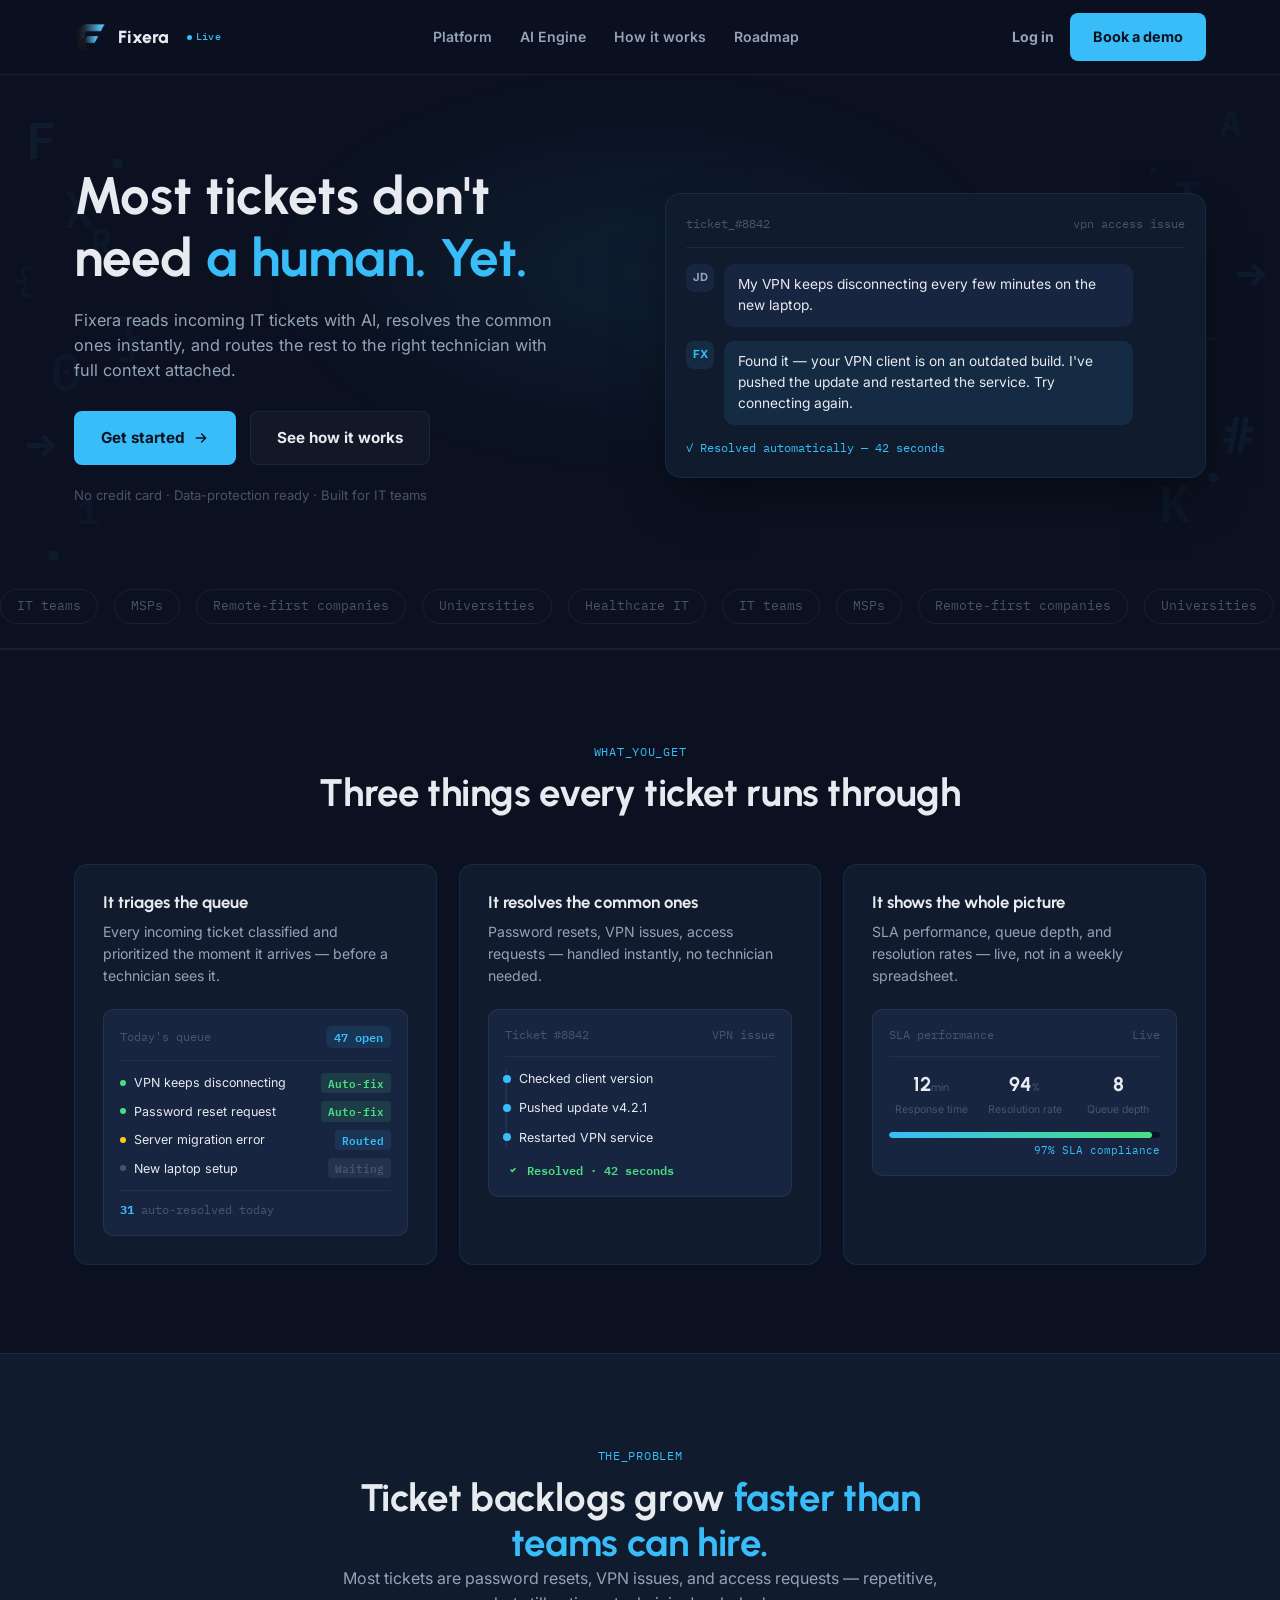
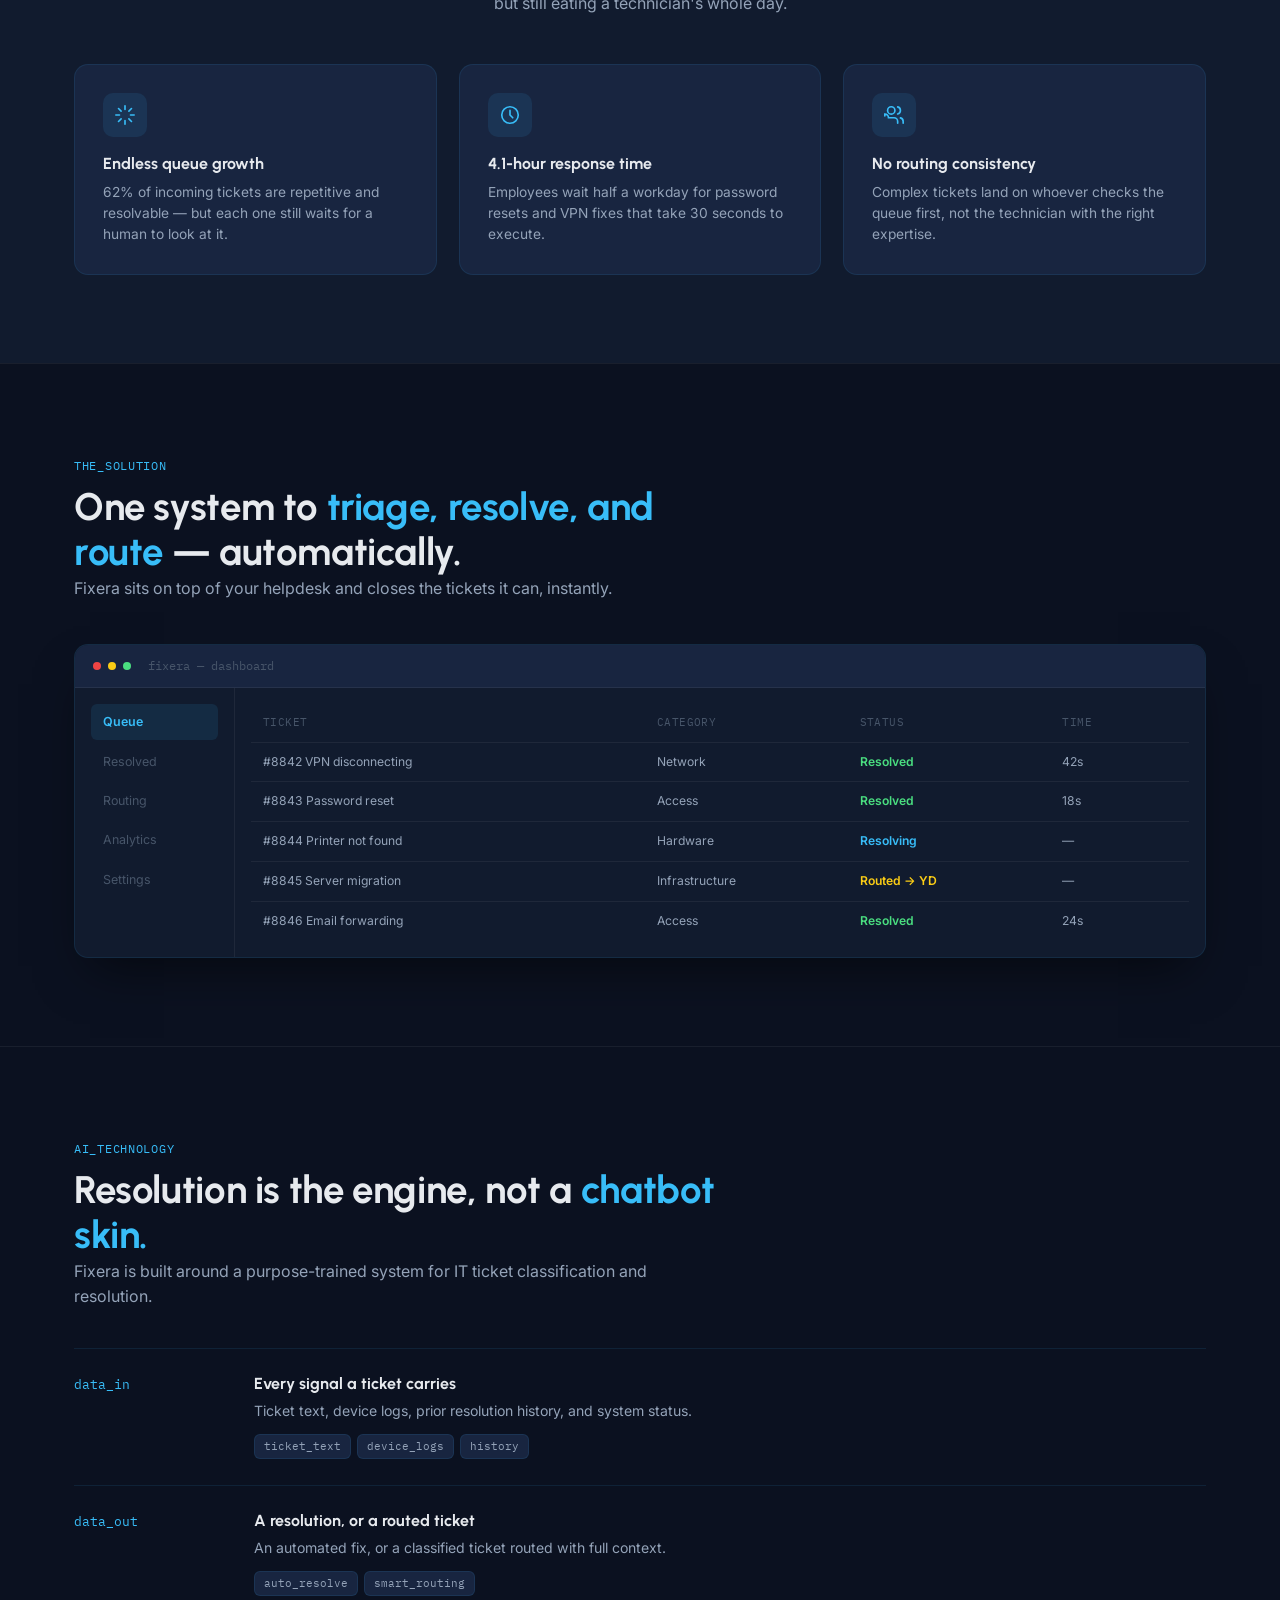
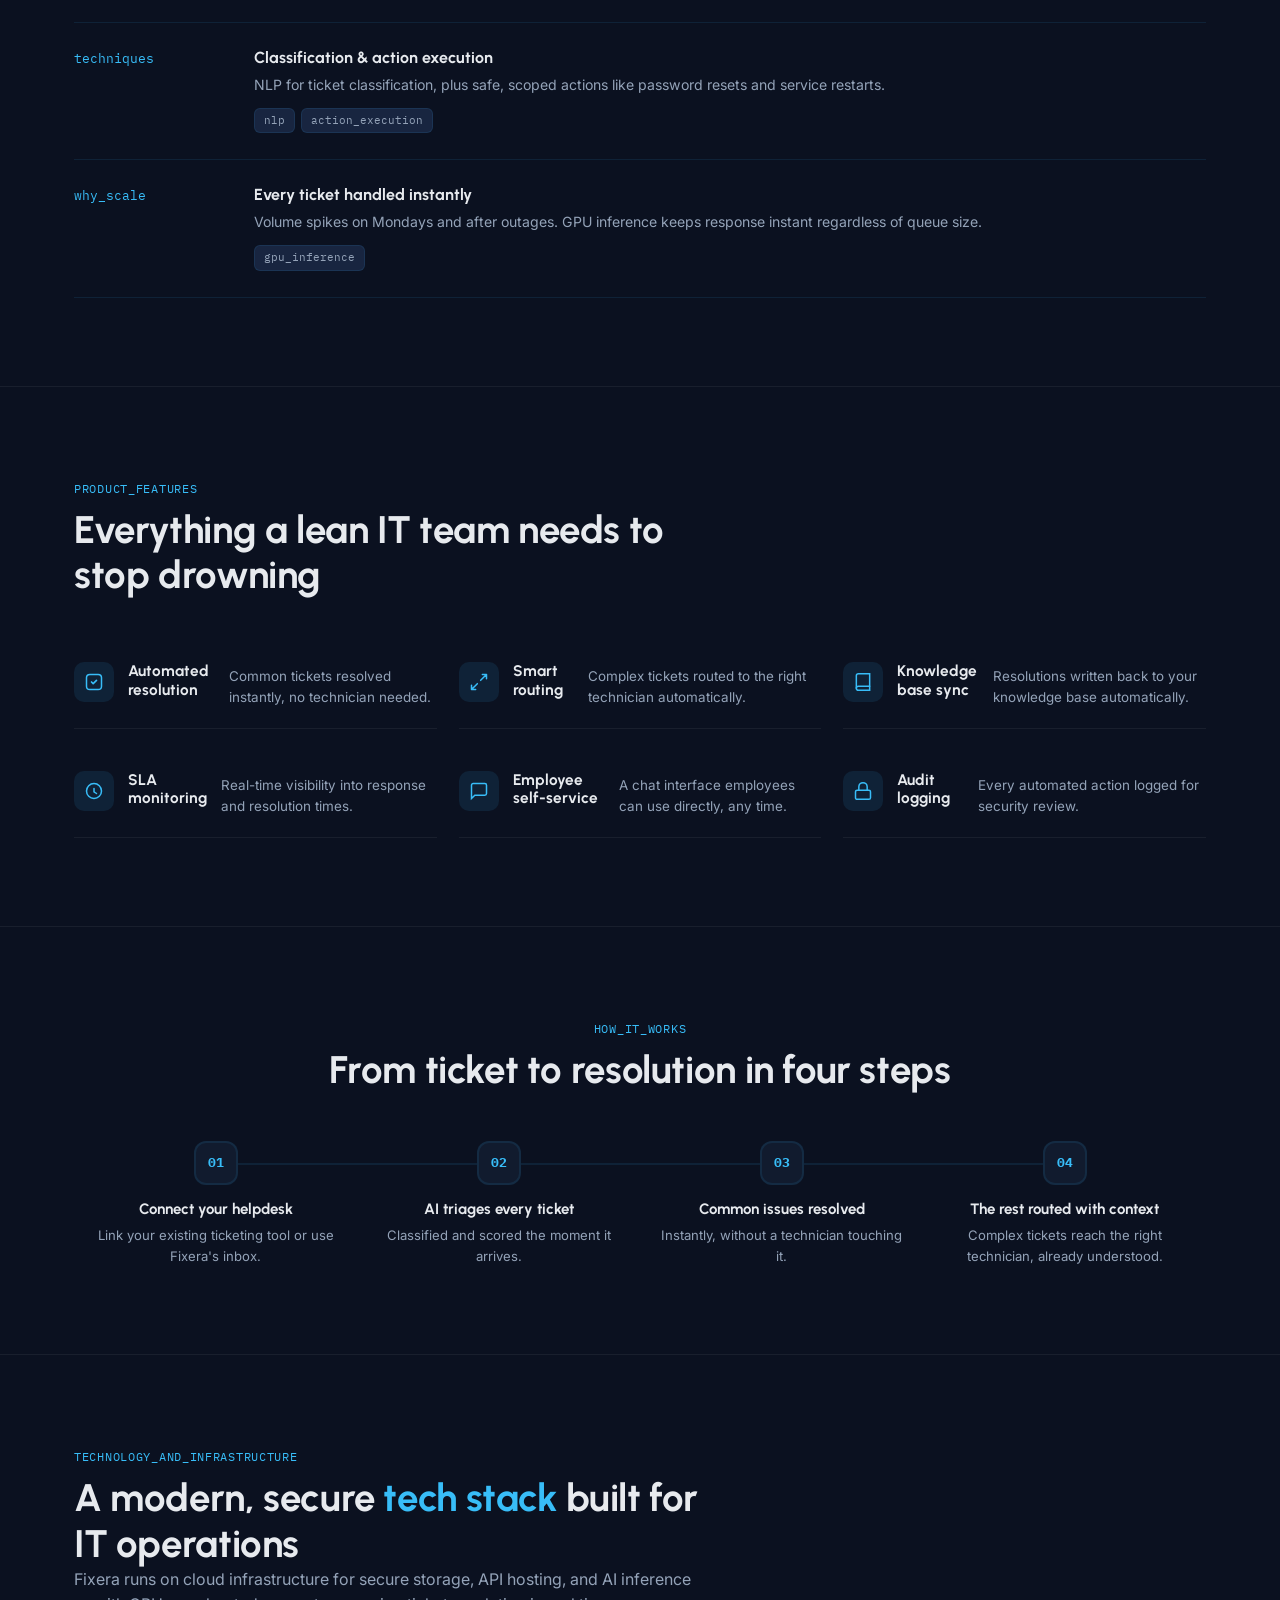
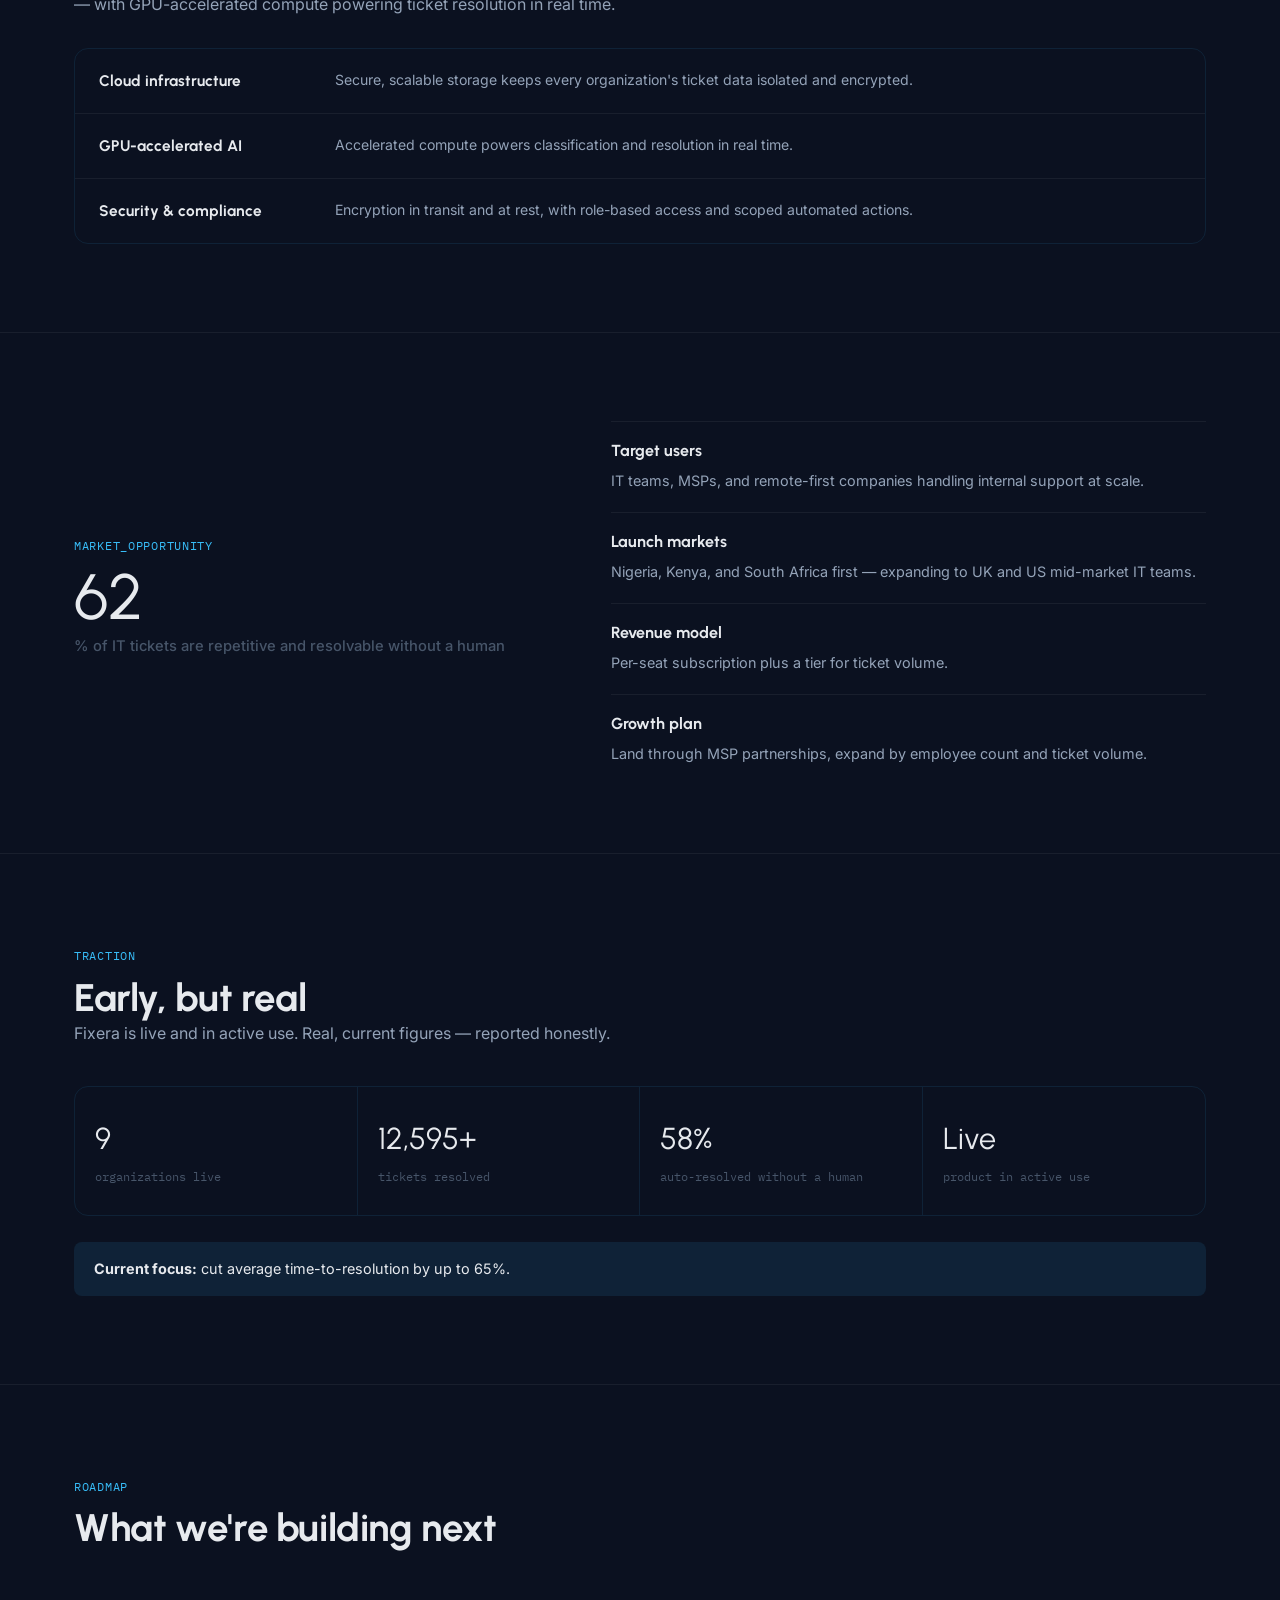
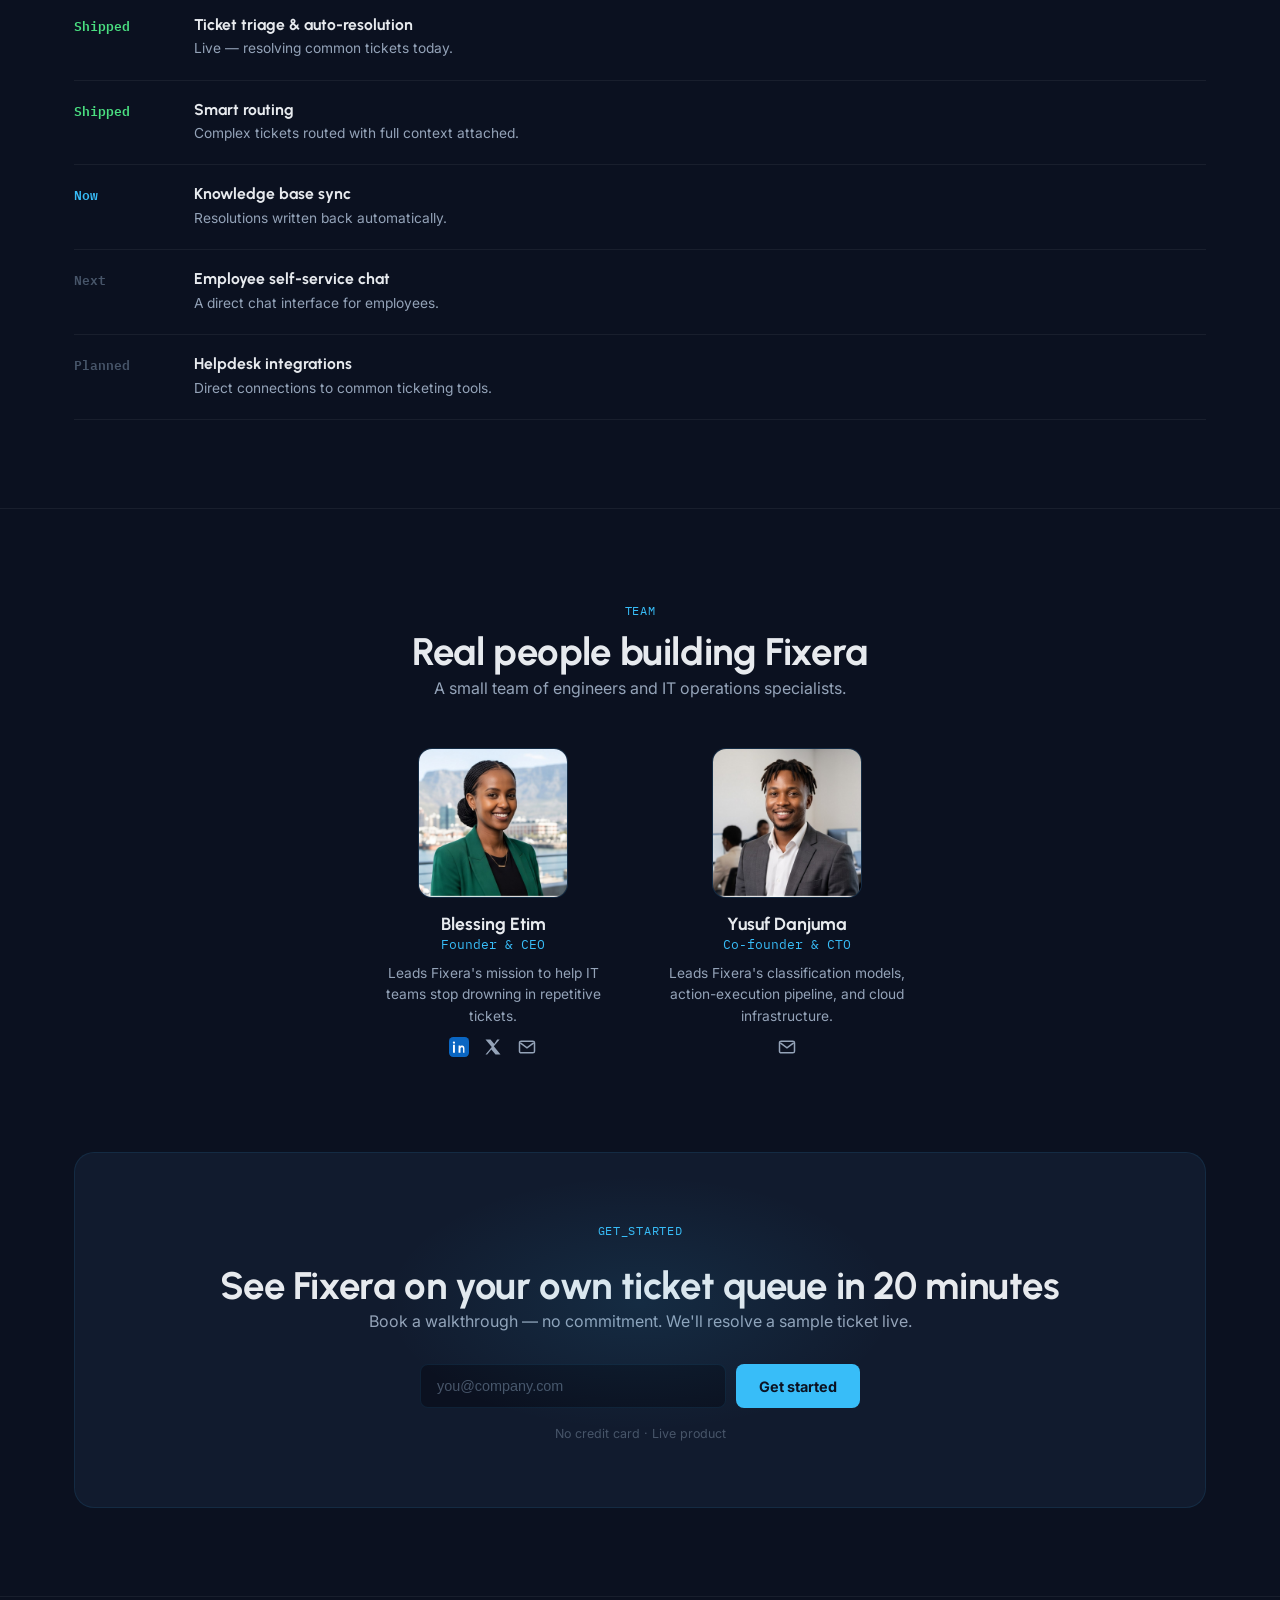
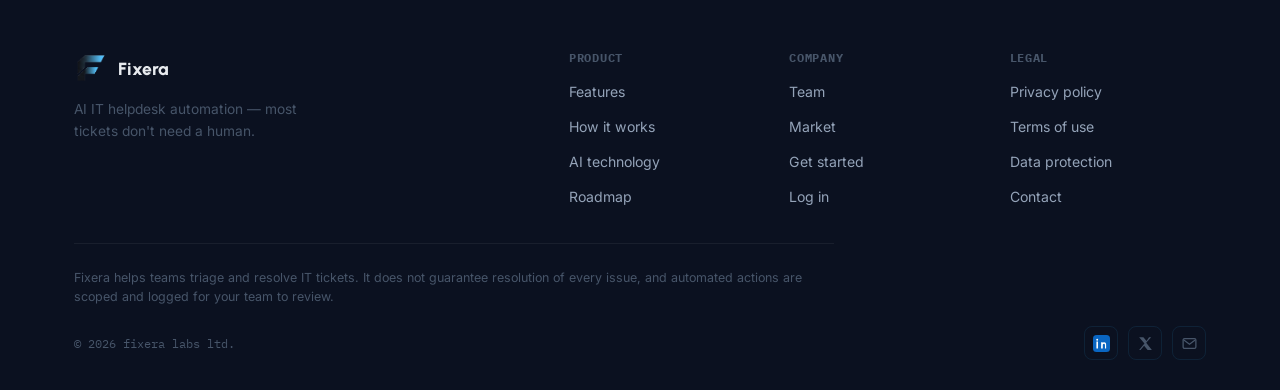
==== commit f5b9c52d: "feat: scroll-animated mockup cards, differentiated nav, team photos - Nav trimmed to 4 links (Platfo" ====
--- a/index.html
+++ b/index.html
@@ -20,18 +20,16 @@
       Fixera<span class="nav__badge"><i></i>Live</span>
     </a>
     <nav class="nav__links" id="navLinks">
-      <a href="#capabilities">Product</a>
-      <a href="#ai">AI Technology</a>
-      <a href="#features">Features</a>
+      <a href="#capabilities">Platform</a>
+      <a href="#ai">AI Engine</a>
       <a href="#how">How it works</a>
-      <a href="#market">Market</a>
       <a href="#roadmap">Roadmap</a>
       <a href="login.html" class="btn btn--line nav__m-only nav__m-login">Log in</a>
-      <a href="#demo" class="btn btn--sky nav__m-only nav__m-demo">Get started</a>
+      <a href="#demo" class="btn btn--sky nav__m-only nav__m-demo">Book a demo</a>
     </nav>
     <div class="nav__cta">
       <a href="login.html" class="nav__login">Log in</a>
-      <a href="#demo" class="btn btn--sky">Get started</a>
+      <a href="#demo" class="btn btn--sky">Book a demo</a>
       <button class="nav__toggle" id="navToggle" aria-label="Toggle menu">
         <svg viewBox="0 0 24 24" width="22" height="22" fill="none"><path d="M4 7h16M4 12h16M4 17h16" stroke="currentColor" stroke-width="2" stroke-linecap="round"/></svg>
       </button>
@@ -455,7 +453,7 @@
     </div>
     <div class="team-row">
       <div class="member reveal" data-d="1">
-        <div class="member__ph">BE</div>
+        <div class="member__ph"><img src="assets/team/ceo.jpg" alt="Blessing Etim"></div>
         <h3>Blessing Etim</h3>
         <div class="role">Founder &amp; CEO</div>
         <p>Leads Fixera's mission to help IT teams stop drowning in repetitive tickets.</p>
@@ -466,7 +464,7 @@
         </div>
       </div>
       <div class="member reveal" data-d="2">
-        <div class="member__ph">YD</div>
+        <div class="member__ph"><img src="assets/team/cto.jpg" alt="Yusuf Danjuma"></div>
         <h3>Yusuf Danjuma</h3>
         <div class="role">Co-founder &amp; CTO</div>
         <p>Leads Fixera's classification models, action-execution pipeline, and cloud infrastructure.</p>
--- a/assets/styles.css
+++ b/assets/styles.css
@@ -349,3 +349,66 @@
   .soln-mock__row span:nth-child(3),.soln-mock__row span:nth-child(4){display:none}
   .soln-mock__row--head span:nth-child(3),.soln-mock__row--head span:nth-child(4){display:none}
 }
+
+/* ---- Nav badge (live status on brand) ---- */
+.nav__badge {
+  display: inline-flex; align-items: center; gap: 4px;
+  font-family: var(--font-mono); font-size: .62rem; font-weight: 500;
+  color: var(--sky-400); margin-left: 8px; vertical-align: middle;
+  letter-spacing: .02em;
+}
+.nav__badge i {
+  width: 5px; height: 5px; border-radius: 50%;
+  background: var(--sky-400);
+  animation: livePulse 2s ease infinite;
+}
+@keyframes livePulse {
+  0%, 100% { opacity: 1; }
+  50% { opacity: .3; }
+}
+
+/* ---- Mockup card scroll animations ---- */
+.js .mk__row {
+  opacity: 0; transform: translateX(-8px);
+}
+.js .cap-card.in .mk__row {
+  animation: mkRowIn .38s cubic-bezier(.4,0,.2,1) both;
+}
+.js .cap-card.in .mk__row:nth-child(1) { animation-delay: .06s; }
+.js .cap-card.in .mk__row:nth-child(2) { animation-delay: .14s; }
+.js .cap-card.in .mk__row:nth-child(3) { animation-delay: .22s; }
+.js .cap-card.in .mk__row:nth-child(4) { animation-delay: .30s; }
+.js .cap-card.in .mk__row:nth-child(5) { animation-delay: .38s; }
+@keyframes mkRowIn {
+  from { opacity: 0; transform: translateX(-8px); }
+  to   { opacity: 1; transform: none; }
+}
+
+.js .mk__step { opacity: 0; transform: translateY(5px); }
+.js .cap-card.in .mk__step { animation: mkStepIn .32s ease both; }
+.js .cap-card.in .mk__step:nth-child(1) { animation-delay: .20s; }
+.js .cap-card.in .mk__step:nth-child(2) { animation-delay: .32s; }
+.js .cap-card.in .mk__step:nth-child(3) { animation-delay: .44s; }
+@keyframes mkStepIn {
+  from { opacity: 0; transform: translateY(5px); }
+  to   { opacity: 1; transform: none; }
+}
+
+.js .mk__fix-title,
+.js .mk__fix-meta { opacity: 0; }
+.js .cap-card.in .mk__fix-title { animation: mkFadeIn .3s ease both .05s; }
+.js .cap-card.in .mk__fix-meta  { animation: mkFadeIn .3s ease both .12s; }
+.js .mk__fix-action { opacity: 0; }
+.js .cap-card.in .mk__fix-action { animation: mkFadeIn .3s ease both .56s; }
+@keyframes mkFadeIn {
+  from { opacity: 0; }
+  to   { opacity: 1; }
+}
+
+@media (prefers-reduced-motion: reduce) {
+  .js .mk__row, .js .mk__step,
+  .js .mk__fix-title, .js .mk__fix-meta, .js .mk__fix-action {
+    opacity: 1; transform: none; animation: none;
+  }
+  .nav__badge i { animation: none; }
+}
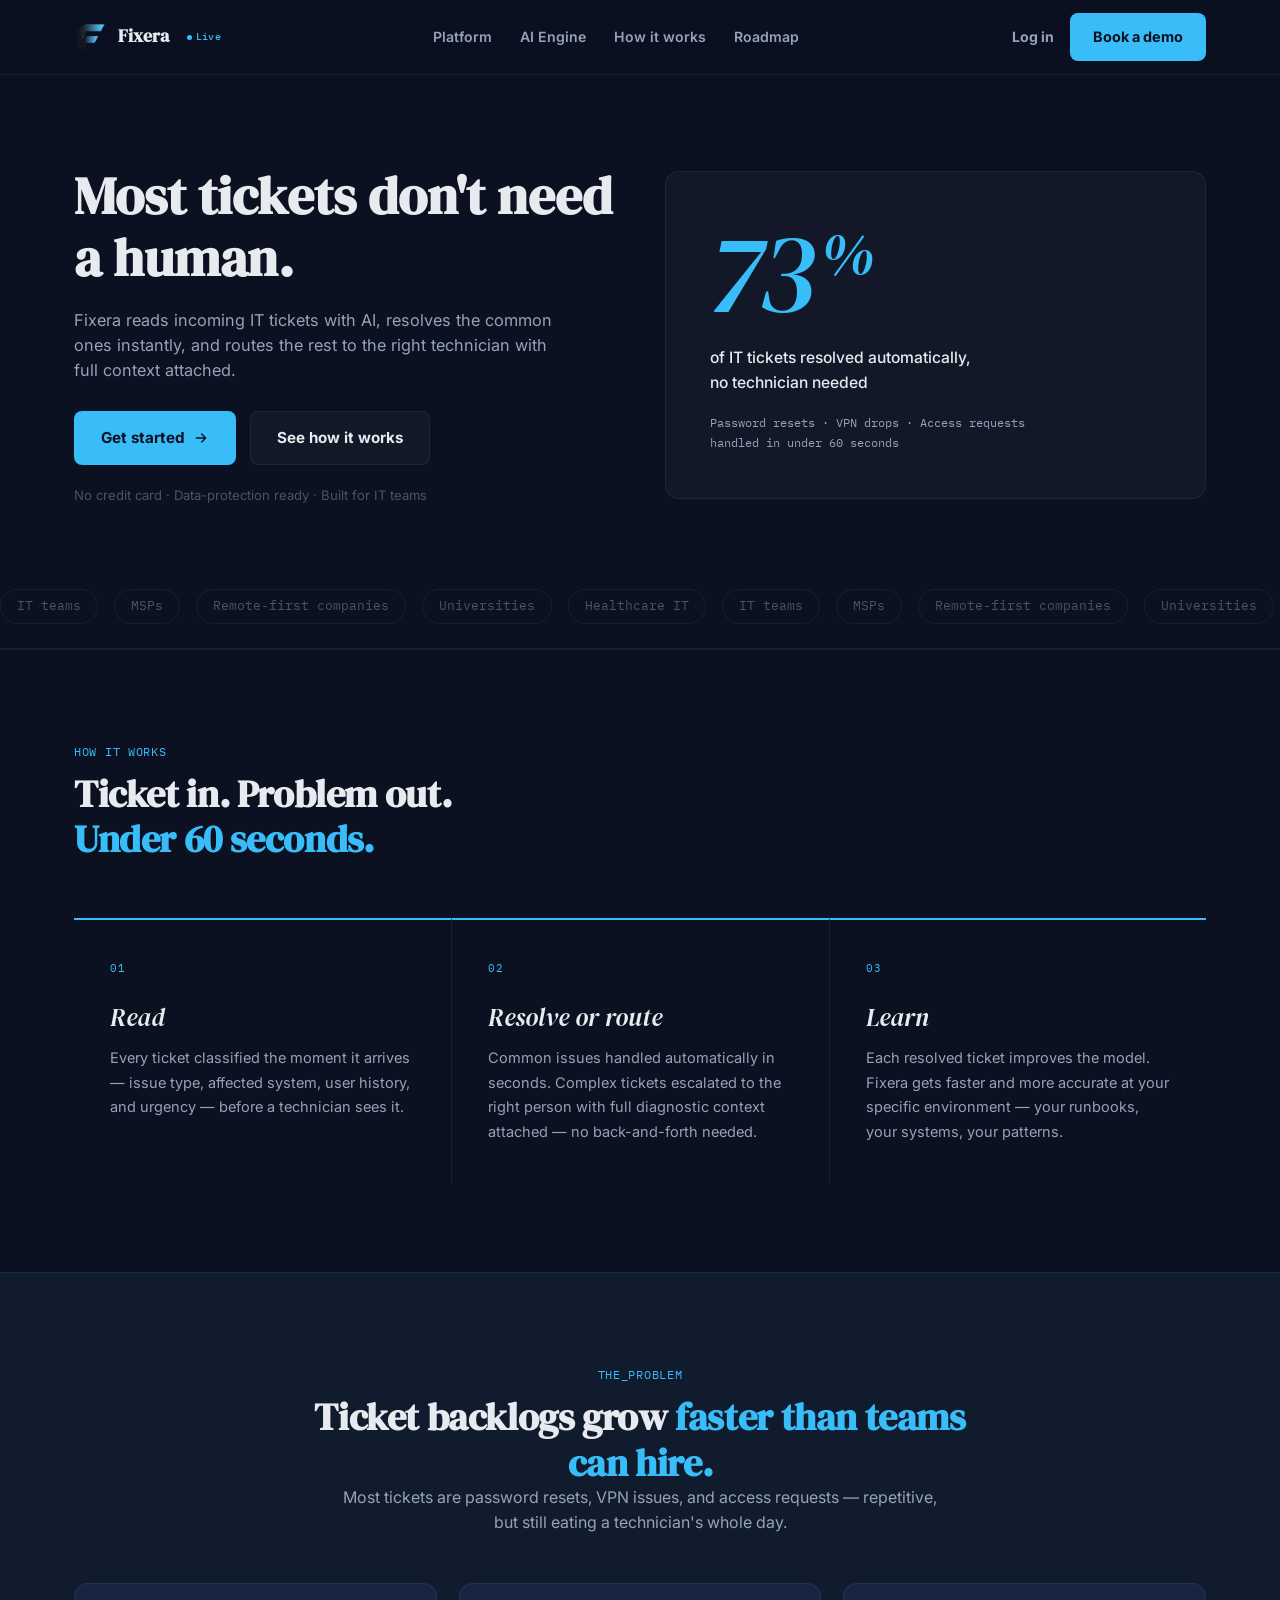
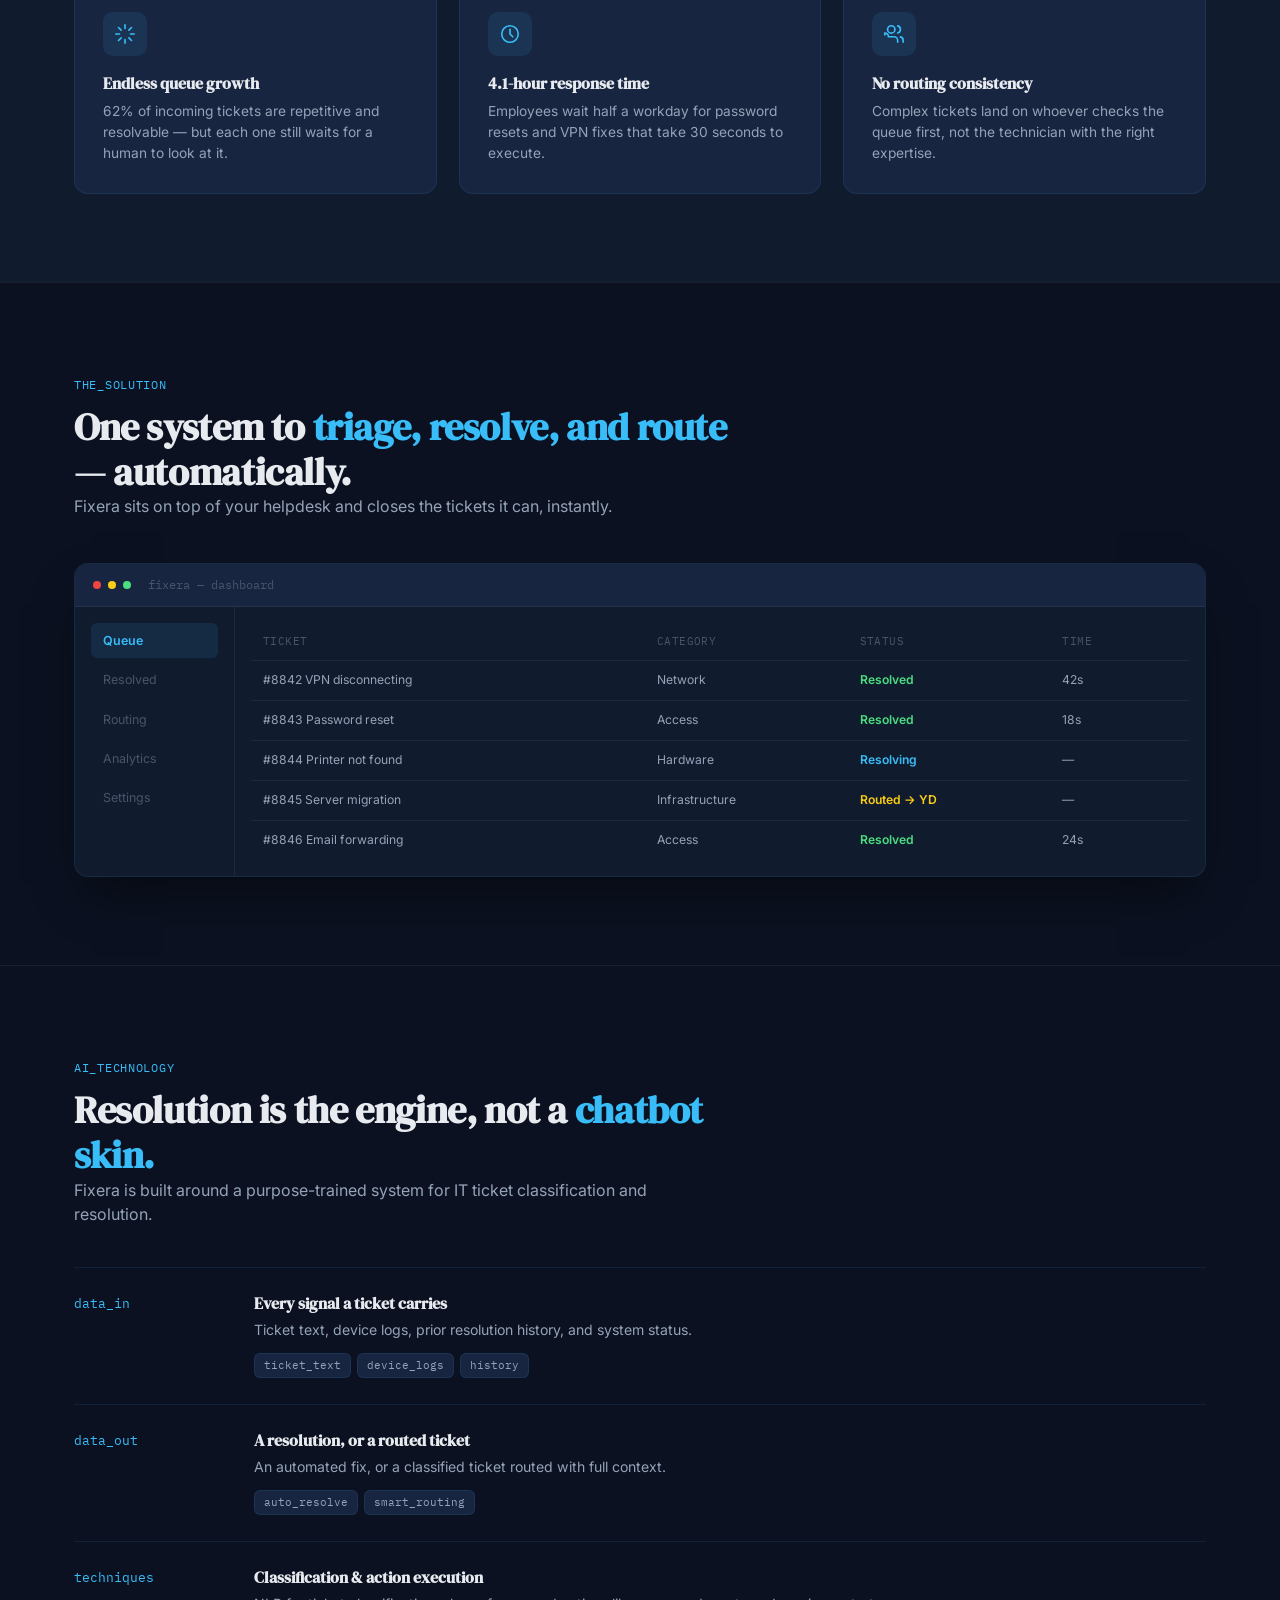
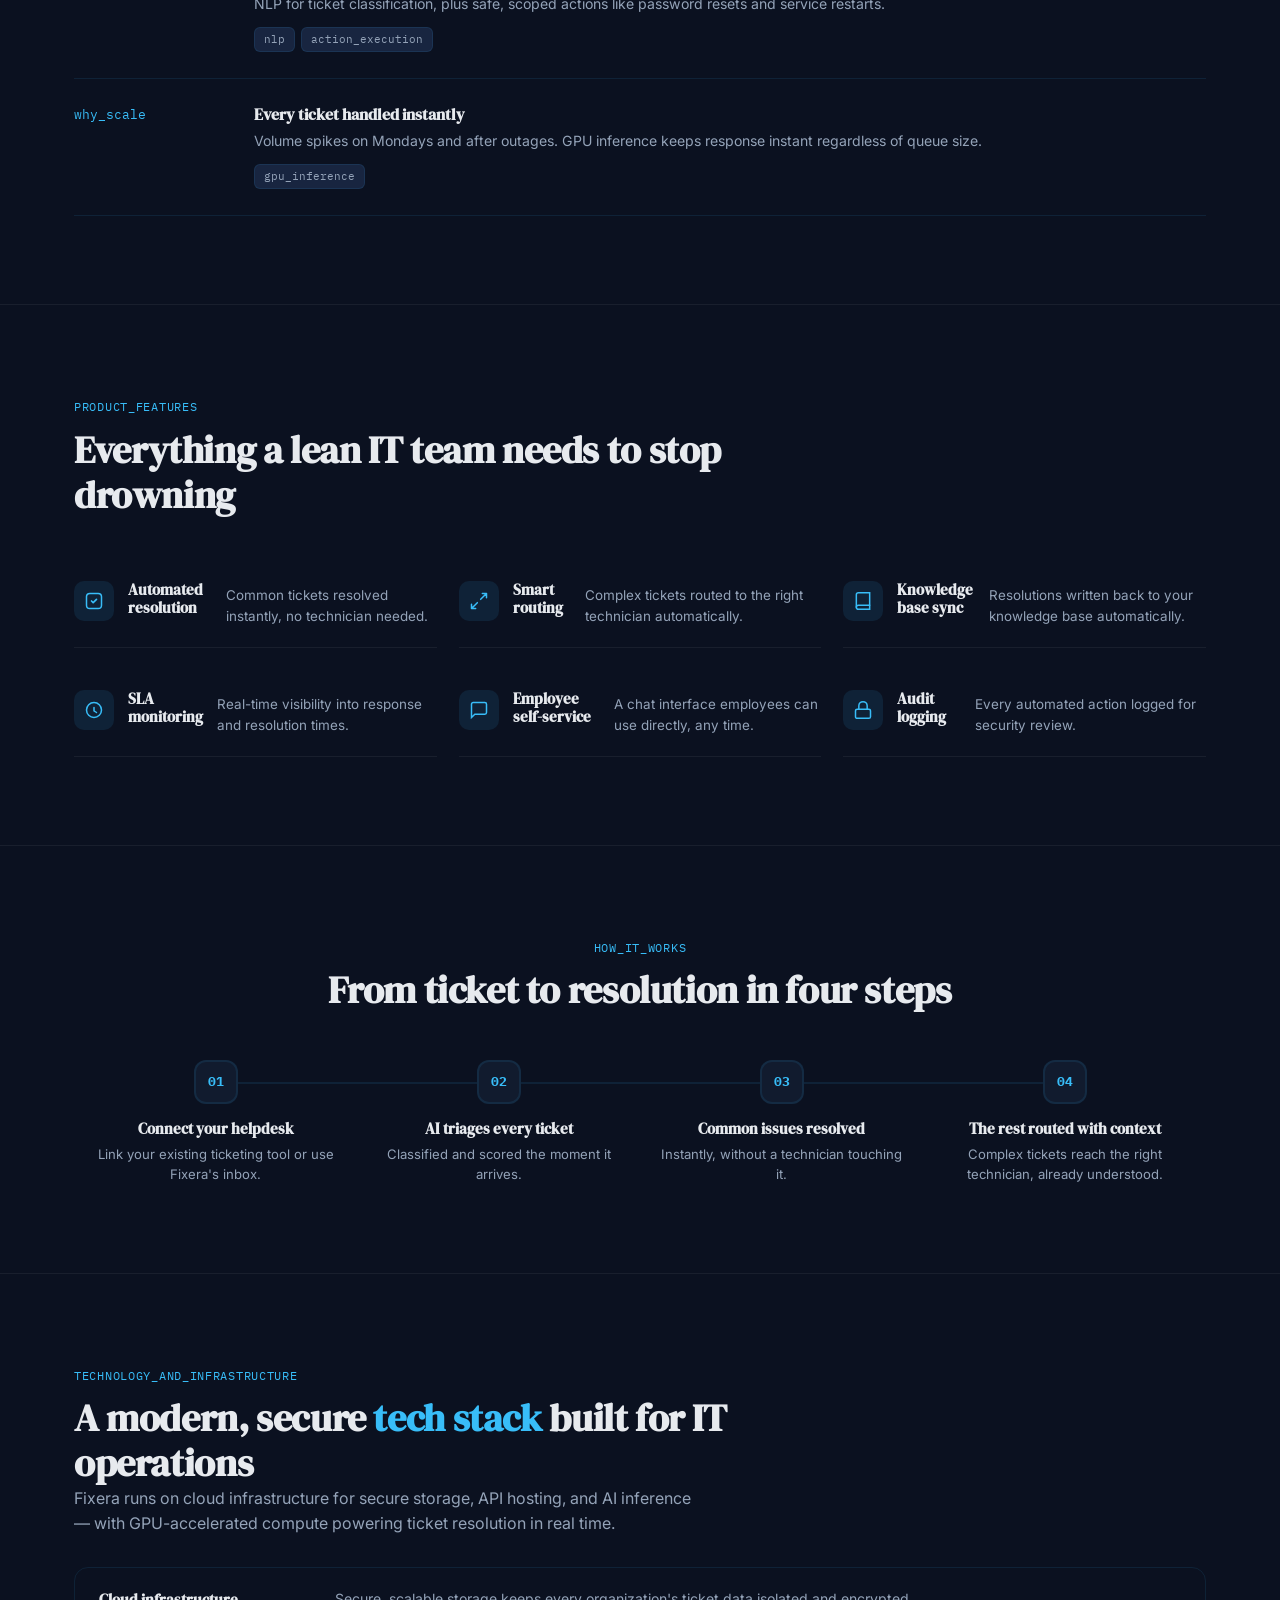
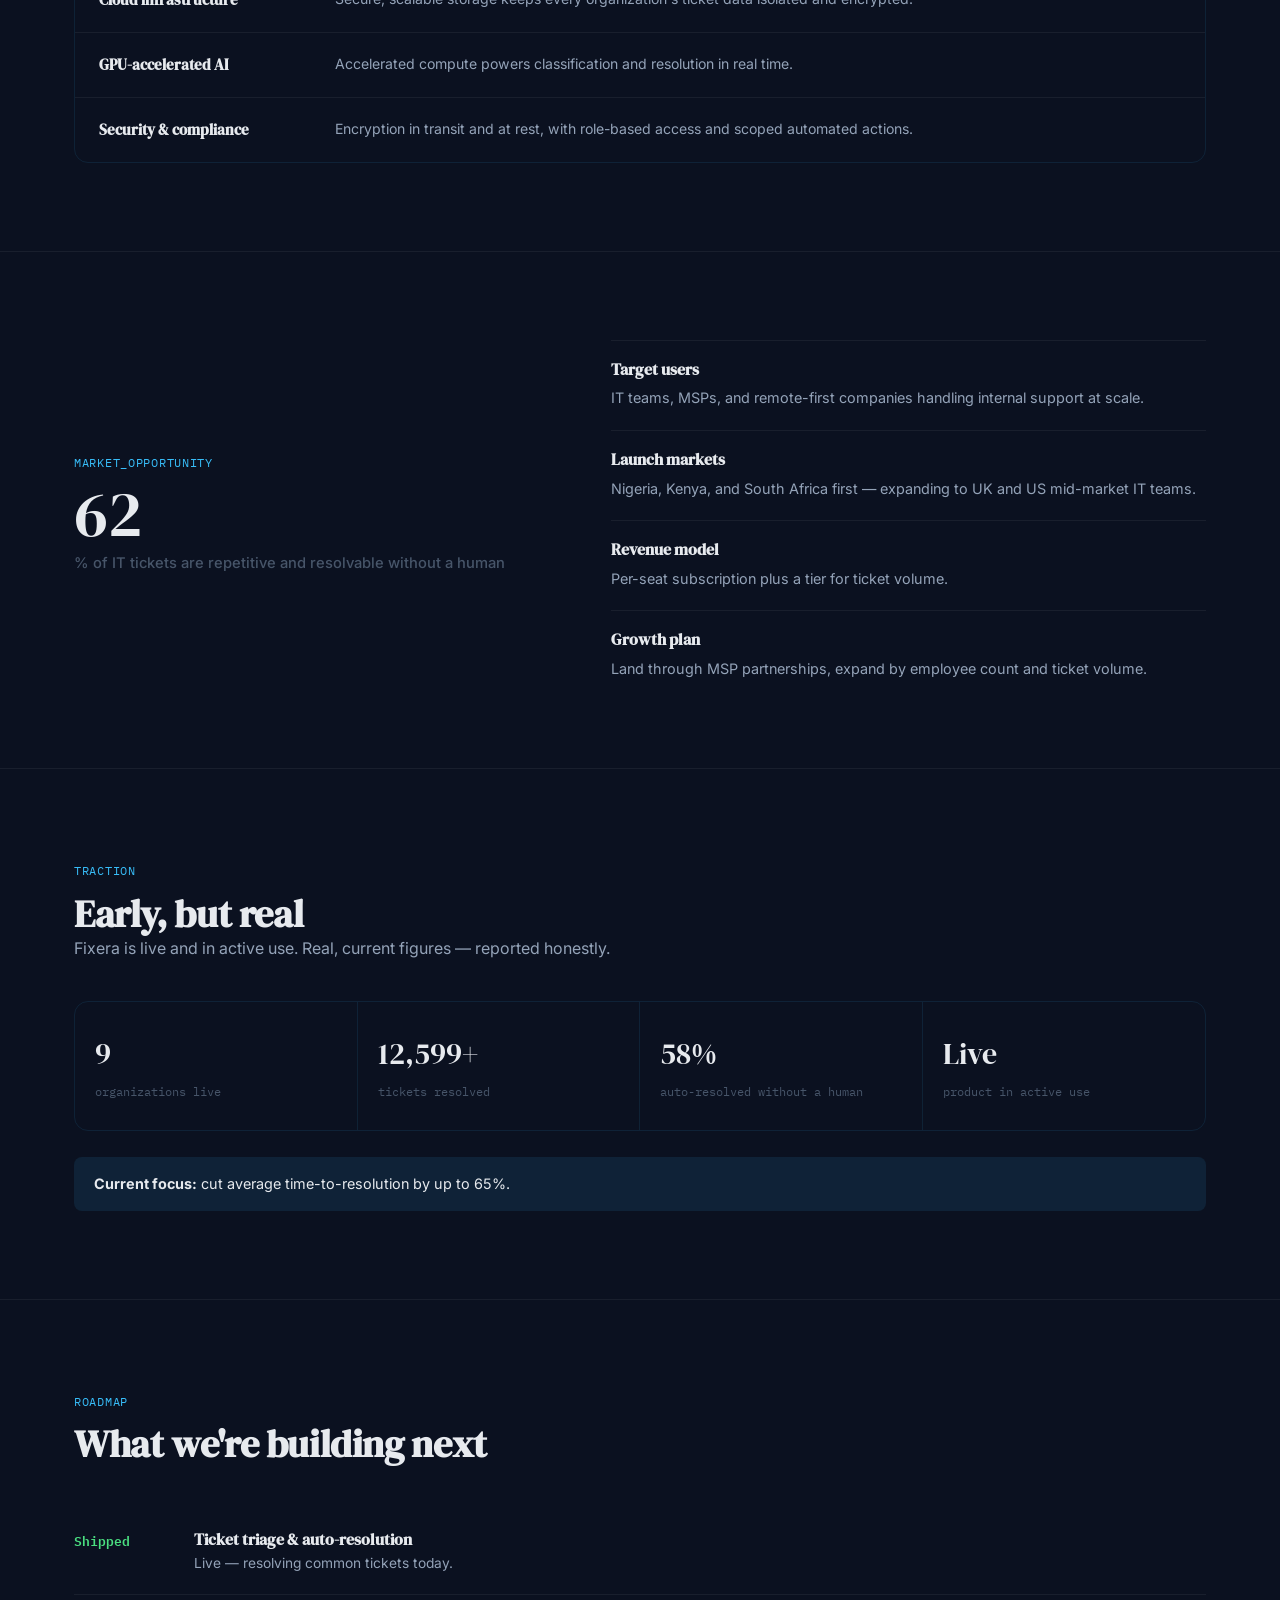
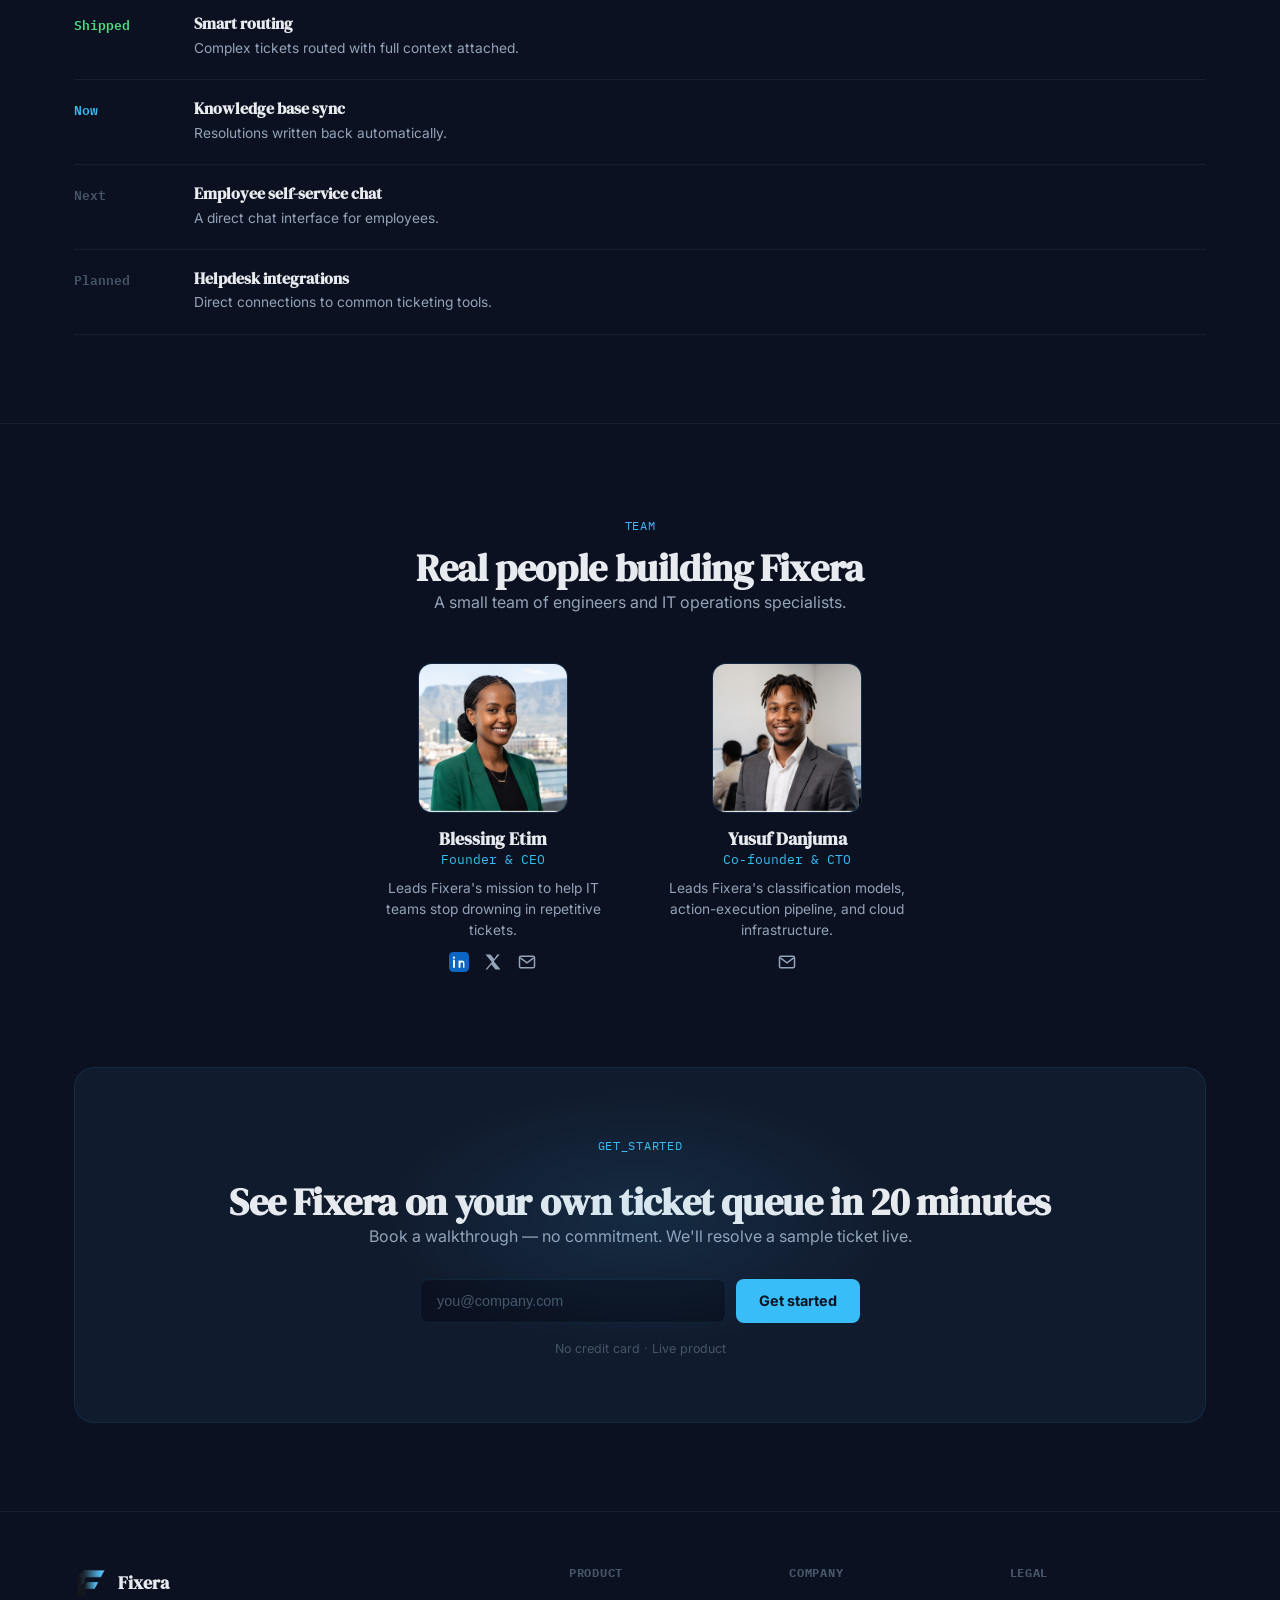
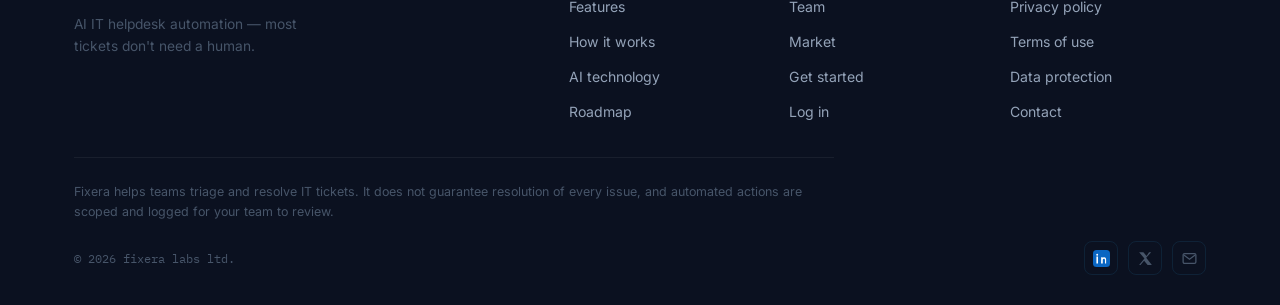
==== commit da067d8a: "redesign: remove mockup cards, editorial process steps, DM Serif Display - Replaced hero pixel-mosai" ====
--- a/index.html
+++ b/index.html
@@ -7,7 +7,7 @@
 <meta name="description" content="Fixera uses AI to triage and resolve common IT tickets automatically, and routes the rest to the right technician — so your helpdesk queue stops growing." />
 <link rel="preconnect" href="https://fonts.googleapis.com" />
 <link rel="preconnect" href="https://fonts.gstatic.com" crossorigin />
-<link href="https://fonts.googleapis.com/css2?family=Inter:wght@400;500;600;700&family=IBM+Plex+Mono:wght@400;500;600&family=Urbanist:wght@600;700;800&display=swap" rel="stylesheet" />
+<link href="https://fonts.googleapis.com/css2?family=DM+Serif+Display:ital@0;1&family=Inter:wght@400;500;600;700&family=IBM+Plex+Mono:wght@400;500;600&display=swap" rel="stylesheet" />
 <link rel="stylesheet" href="assets/styles.css?v=3" />
 <link rel="icon" type="image/png" href="assets/logo-mark.png?v=1">
 </head>
@@ -39,33 +39,9 @@
 <div class="nav__scrim" id="navScrim"></div>
 
 <section class="hero">
-  <div class="hero__mosaic" aria-hidden="true">
-    <span class="hm" style="top:8%;left:2%">F</span>
-    <span class="hm" style="top:22%;left:5%">X</span>
-    <span class="hm" style="top:38%;left:1%">{</span>
-    <span class="hm" style="top:55%;left:4%">0</span>
-    <span class="hm" style="top:70%;left:2%">→</span>
-    <span class="hm" style="top:85%;left:6%">1</span>
-    <span class="hm" style="top:12%;left:8%">·</span>
-    <span class="hm" style="top:48%;left:9%">}</span>
-    <span class="hm" style="top:6%;right:3%">A</span>
-    <span class="hm" style="top:20%;right:6%">I</span>
-    <span class="hm" style="top:35%;right:1%">→</span>
-    <span class="hm" style="top:52%;right:5%">T</span>
-    <span class="hm" style="top:68%;right:2%">#</span>
-    <span class="hm" style="top:82%;right:7%">K</span>
-    <span class="hm" style="top:15%;right:9%">·</span>
-    <span class="hm" style="top:42%;right:8%">0</span>
-    <span class="hm" style="top:92%;left:3%">·</span>
-    <span class="hm" style="top:30%;left:7%">R</span>
-    <span class="hm" style="top:76%;right:4%">·</span>
-    <span class="hm" style="top:60%;right:9%">S</span>
-  </div>
-  <div class="hero__glow" aria-hidden="true"></div>
-
   <div class="container hero__inner">
     <div class="hero__copy reveal">
-      <h1>Most tickets don't need <span class="text-accent">a human. Yet.</span></h1>
+      <h1>Most tickets don't need a human.</h1>
       <p class="hero__sub">Fixera reads incoming IT tickets with AI, resolves the common ones instantly, and routes the rest to the right technician with full context attached.</p>
       <div class="hero__actions">
         <a href="#demo" class="btn btn--sky btn--lg">Get started
@@ -75,19 +51,10 @@
       </div>
       <p class="hero__note">No credit card · Data-protection ready · Built for IT teams</p>
     </div>
-    <div class="reveal" data-d="2">
-      <div class="chat-window">
-        <div class="chat-window__head"><span>ticket_#8842</span><span>vpn access issue</span></div>
-        <div class="chat-msg chat-msg--user">
-          <div class="chat-msg__av">JD</div>
-          <div class="chat-msg__bubble">My VPN keeps disconnecting every few minutes on the new laptop.</div>
-        </div>
-        <div class="chat-msg chat-msg--ai">
-          <div class="chat-msg__av">FX</div>
-          <div class="chat-msg__bubble">Found it — your VPN client is on an outdated build. I've pushed the update and restarted the service. Try connecting again.</div>
-        </div>
-        <div class="chat-msg__status">✓ Resolved automatically — 42 seconds</div>
-      </div>
+    <div class="hero__kicker reveal" data-d="2">
+      <div class="hero__big-n"><span class="count" data-to="73">73</span><span class="hero__pct">%</span></div>
+      <p class="hero__big-lab">of IT tickets resolved automatically,<br>no technician needed</p>
+      <p class="hero__big-sub">Password resets · VPN drops · Access requests<br>handled in under 60 seconds</p>
     </div>
   </div>
 </section>
@@ -109,81 +76,26 @@
 
 <section class="section" id="capabilities">
   <div class="container">
-    <div class="section-head section-head--center reveal">
-      <span class="eyebrow">what_you_get</span>
-      <h2 class="h2">Three things every ticket runs through</h2>
-    </div>
-    <div class="cap-grid">
-      <article class="card cap-card reveal" data-d="1">
-        <h3>It triages the queue</h3>
-        <p>Every incoming ticket classified and prioritized the moment it arrives — before a technician sees it.</p>
-        <div class="cap-card__mock">
-          <div class="mk">
-            <div class="mk__row"><span>Today's queue</span><span class="mk__badge">47 open</span></div>
-            <div class="mk__list">
-              <div class="mk__ticket">
-                <span class="mk__dot mk__dot--green"></span>
-                <span class="mk__subj">VPN keeps disconnecting</span>
-                <span class="mk__tag mk__tag--auto">Auto-fix</span>
-              </div>
-              <div class="mk__ticket">
-                <span class="mk__dot mk__dot--green"></span>
-                <span class="mk__subj">Password reset request</span>
-                <span class="mk__tag mk__tag--auto">Auto-fix</span>
-              </div>
-              <div class="mk__ticket">
-                <span class="mk__dot mk__dot--amber"></span>
-                <span class="mk__subj">Server migration error</span>
-                <span class="mk__tag mk__tag--route">Routed</span>
-              </div>
-              <div class="mk__ticket">
-                <span class="mk__dot mk__dot--dim"></span>
-                <span class="mk__subj">New laptop setup</span>
-                <span class="mk__tag mk__tag--wait">Waiting</span>
-              </div>
-            </div>
-            <div class="mk__foot"><b>31</b> auto-resolved today</div>
-          </div>
-        </div>
-      </article>
-
-      <article class="card cap-card reveal" data-d="2">
-        <h3>It resolves the common ones</h3>
-        <p>Password resets, VPN issues, access requests — handled instantly, no technician needed.</p>
-        <div class="cap-card__mock">
-          <div class="mk">
-            <div class="mk__row"><span>Ticket #8842</span><span>VPN issue</span></div>
-            <div class="mk__steps">
-              <div class="mk__step"><span class="mk__step-dot"></span>Checked client version</div>
-              <div class="mk__step"><span class="mk__step-dot"></span>Pushed update v4.2.1</div>
-              <div class="mk__step"><span class="mk__step-dot"></span>Restarted VPN service</div>
-            </div>
-            <div class="mk__verdict">
-              <svg viewBox="0 0 24 24" fill="none"><path d="M9 12l2 2 4-4" stroke="currentColor" stroke-width="2.4" stroke-linecap="round" stroke-linejoin="round"/></svg>
-              Resolved · 42 seconds
-            </div>
-          </div>
-        </div>
-      </article>
-
-      <article class="card cap-card reveal" data-d="3">
-        <h3>It shows the whole picture</h3>
-        <p>SLA performance, queue depth, and resolution rates — live, not in a weekly spreadsheet.</p>
-        <div class="cap-card__mock">
-          <div class="mk">
-            <div class="mk__row"><span>SLA performance</span><span>Live</span></div>
-            <div class="mk__kpis">
-              <div class="mk__kpi"><span class="mk__kpi-val">12<small>min</small></span><span class="mk__kpi-lab">Response time</span></div>
-              <div class="mk__kpi"><span class="mk__kpi-val">94<small>%</small></span><span class="mk__kpi-lab">Resolution rate</span></div>
-              <div class="mk__kpi"><span class="mk__kpi-val">8</span><span class="mk__kpi-lab">Queue depth</span></div>
-            </div>
-            <div class="mk__bar-wrap">
-              <div class="mk__bar-track"><div class="mk__bar-fill"></div></div>
-              <span class="mk__bar-label">97% SLA compliance</span>
-            </div>
-          </div>
-        </div>
-      </article>
+    <div class="section-head reveal">
+      <span class="eyebrow">how it works</span>
+      <h2 class="h2">Ticket in. Problem out.<br><span class="text-accent">Under 60 seconds.</span></h2>
+    </div>
+    <div class="process-grid">
+      <div class="process-step reveal" data-d="1">
+        <span class="process-n">01</span>
+        <h3>Read</h3>
+        <p>Every ticket classified the moment it arrives — issue type, affected system, user history, and urgency — before a technician sees it.</p>
+      </div>
+      <div class="process-step reveal" data-d="2">
+        <span class="process-n">02</span>
+        <h3>Resolve or route</h3>
+        <p>Common issues handled automatically in seconds. Complex tickets escalated to the right person with full diagnostic context attached — no back-and-forth needed.</p>
+      </div>
+      <div class="process-step reveal" data-d="3">
+        <span class="process-n">03</span>
+        <h3>Learn</h3>
+        <p>Each resolved ticket improves the model. Fixera gets faster and more accurate at your specific environment — your runbooks, your systems, your patterns.</p>
+      </div>
     </div>
   </div>
 </section>
--- a/assets/styles.css
+++ b/assets/styles.css
@@ -1,4 +1,4 @@
-/* Fixera — AI IT helpdesk automation, dark navy + sky blue */
+﻿/* Fixera â€” AI IT helpdesk automation, dark navy + sky blue */
 :root {
   --ink-950: #0B1120;
   --ink-900: #111B2E;
@@ -17,7 +17,7 @@
   --radius: 14px;
   --radius-sm: 8px;
   --shadow: 0 24px 48px -16px rgba(0,0,0,.55);
-  --font-head: "Urbanist", sans-serif;
+  --font-head: "DM Serif Display", Georgia, serif;
   --font-body: "Inter", sans-serif;
   --font-mono: "IBM Plex Mono", monospace;
   --maxw: 1180px;
@@ -97,7 +97,7 @@
 @media(prefers-reduced-motion:reduce){.trust__track{animation:none;flex-wrap:wrap;width:auto;justify-content:center}}
 .trust__item{font-family:var(--font-mono);font-size:.82rem;color:var(--text-faint);border:1px solid var(--line-soft);border-radius:999px;padding:6px 16px;white-space:nowrap}
 
-/* Capabilities section — real UI mockup cards */
+/* Capabilities section â€” real UI mockup cards */
 .cap-grid{display:grid;grid-template-columns:repeat(3,1fr);gap:22px;margin-top:48px}
 .cap-card{background:var(--ink-900);border:1px solid var(--line);border-radius:var(--radius);padding:28px;transition:border-color .2s}
 .cap-card:hover{border-color:rgba(56,189,248,.22)}
@@ -412,3 +412,25 @@
   }
   .nav__badge i { animation: none; }
 }
+
+
+/* ---- Hero kicker (replaces chat window) ---- */
+.hero__kicker { display: flex; flex-direction: column; gap: 18px; padding: 44px; border: 1px solid var(--line); border-radius: var(--radius); background: rgba(255,255,255,.03); }
+.hero__big-n { display: flex; align-items: flex-start; gap: 4px; font-family: var(--font-head); font-size: clamp(4.5rem,10vw,7rem); font-weight: 400; color: var(--sky-400); line-height: 1; font-style: italic; }
+.hero__pct { font-size: clamp(2.2rem,5vw,3.8rem); margin-top: .5rem; }
+.hero__big-lab { font-size: .98rem; color: var(--text); line-height: 1.55; font-weight: 500; max-width: 300px; }
+.hero__big-sub { font-family: var(--font-mono); font-size: .76rem; color: var(--text-soft); line-height: 1.7; }
+
+/* ---- Process steps (replaces cap-cards) ---- */
+.process-grid { display: grid; grid-template-columns: repeat(3,1fr); gap: 0; margin-top: 56px; }
+.process-step { padding: 40px 36px; border-top: 2px solid var(--sky-400); }
+.process-step + .process-step { border-left: 1px solid var(--line); }
+.process-n { display: block; font-family: var(--font-mono); font-size: .7rem; color: var(--sky-400); letter-spacing: .1em; margin-bottom: 26px; text-transform: uppercase; }
+.process-step h3 { font-family: var(--font-head); font-size: 1.55rem; font-weight: 400; font-style: italic; margin-bottom: 14px; }
+.process-step p { font-size: .91rem; line-height: 1.68; color: var(--text-soft); }
+
+@media (max-width: 768px) {
+  .hero__kicker { padding: 28px; }
+  .process-grid { grid-template-columns: 1fr; }
+  .process-step + .process-step { border-left: none; border-top: 1px solid var(--line); }
+}
